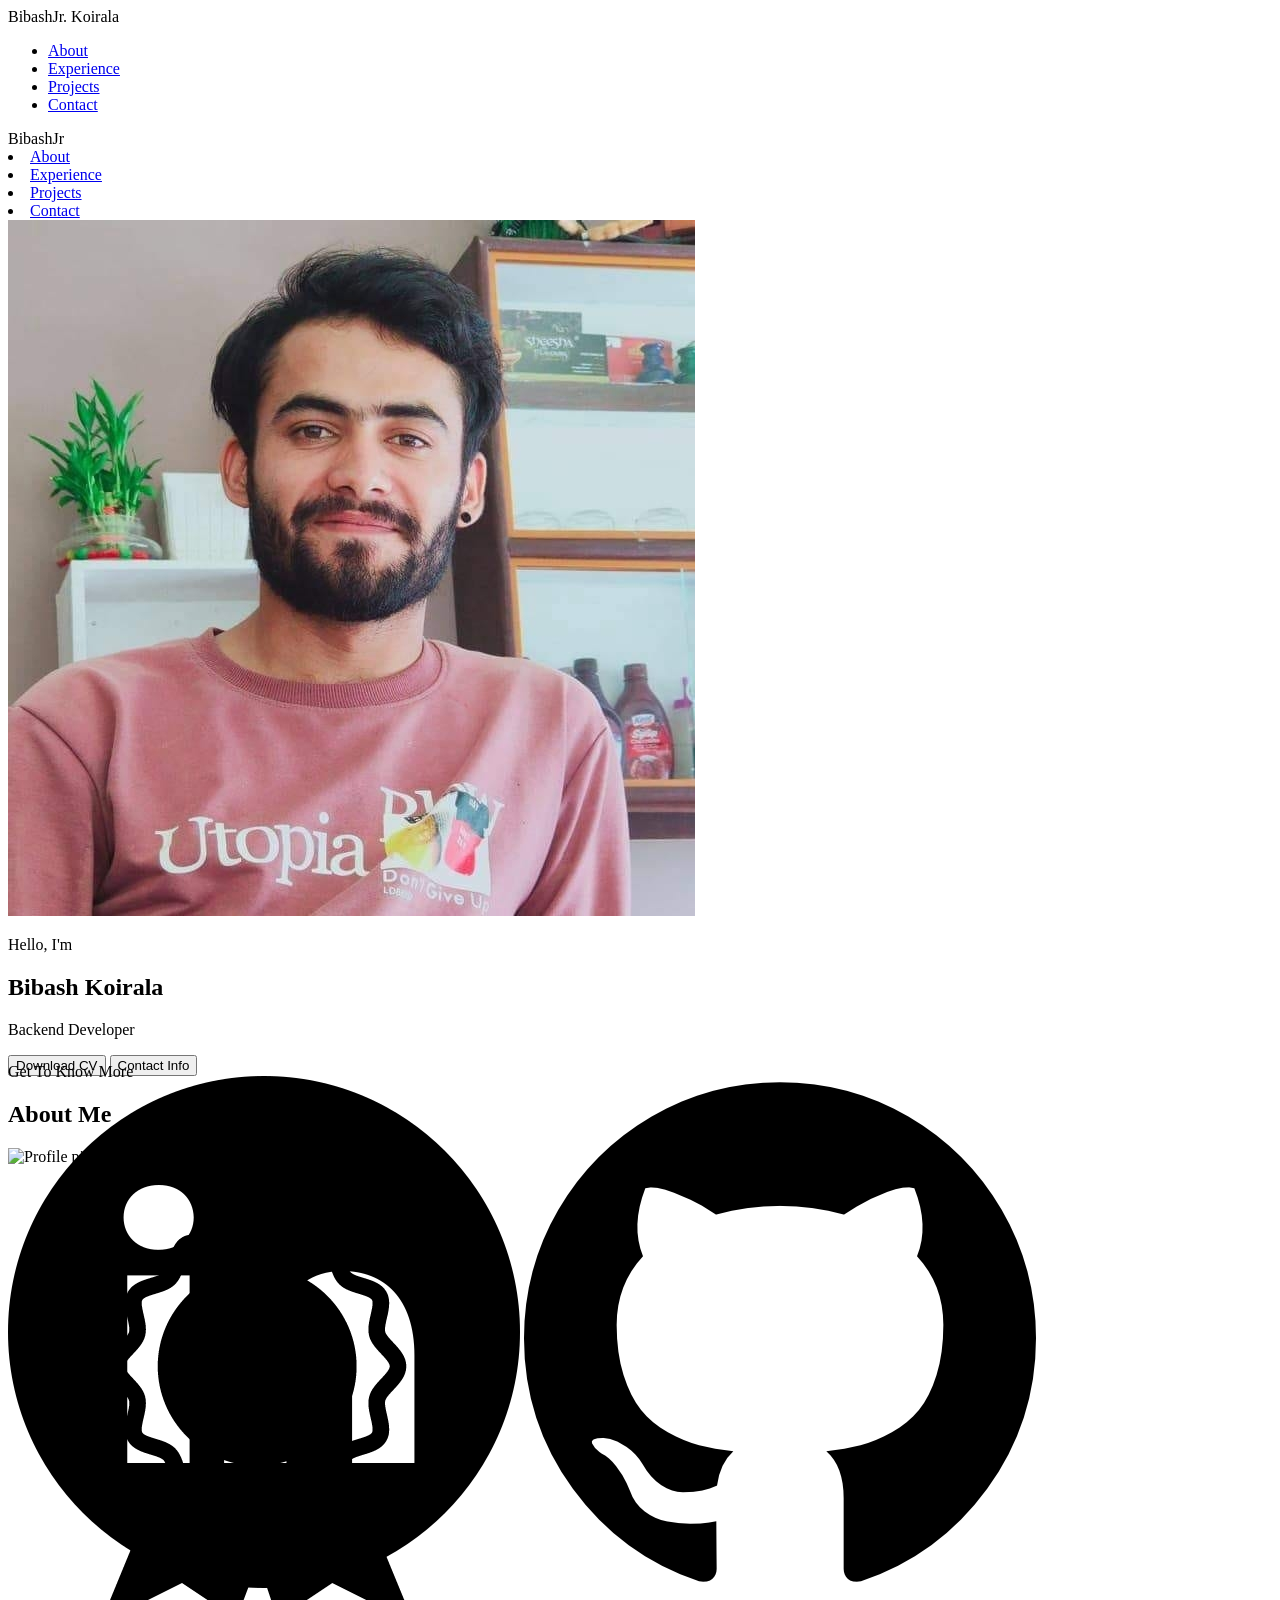
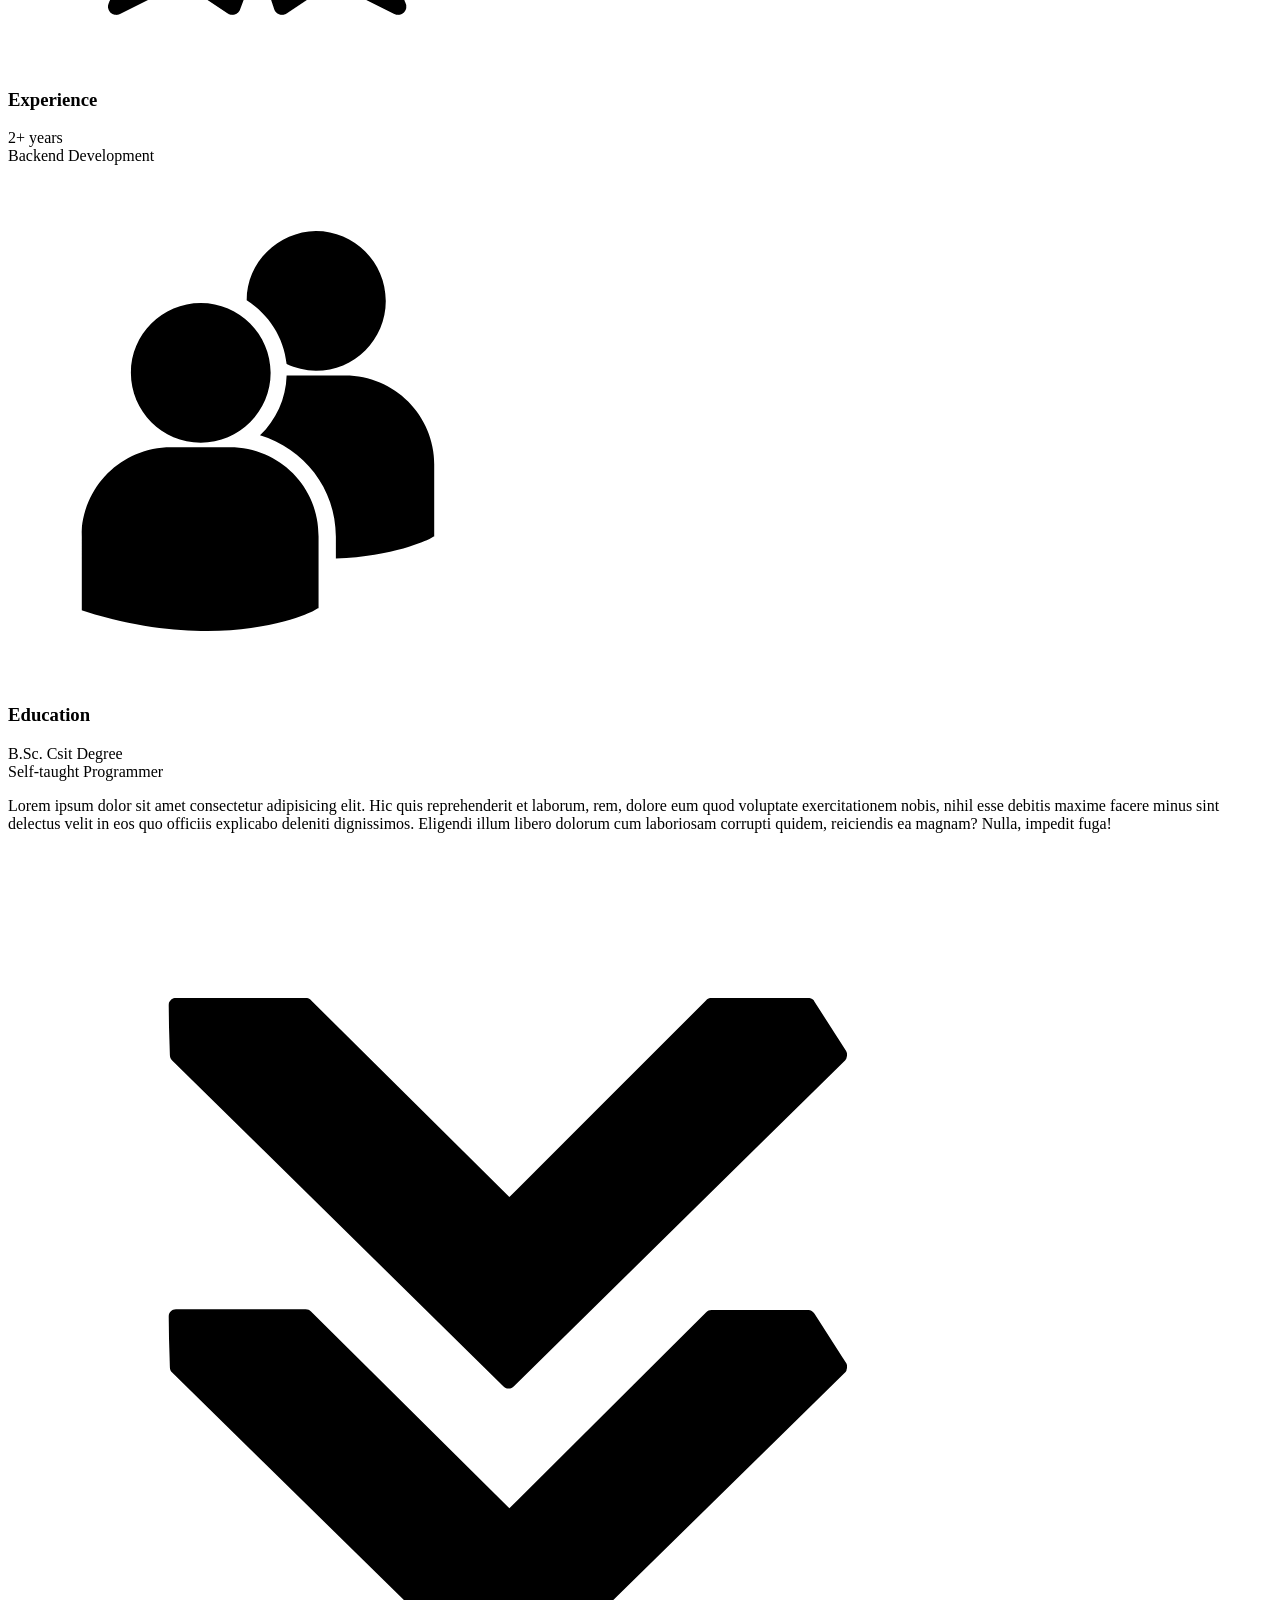
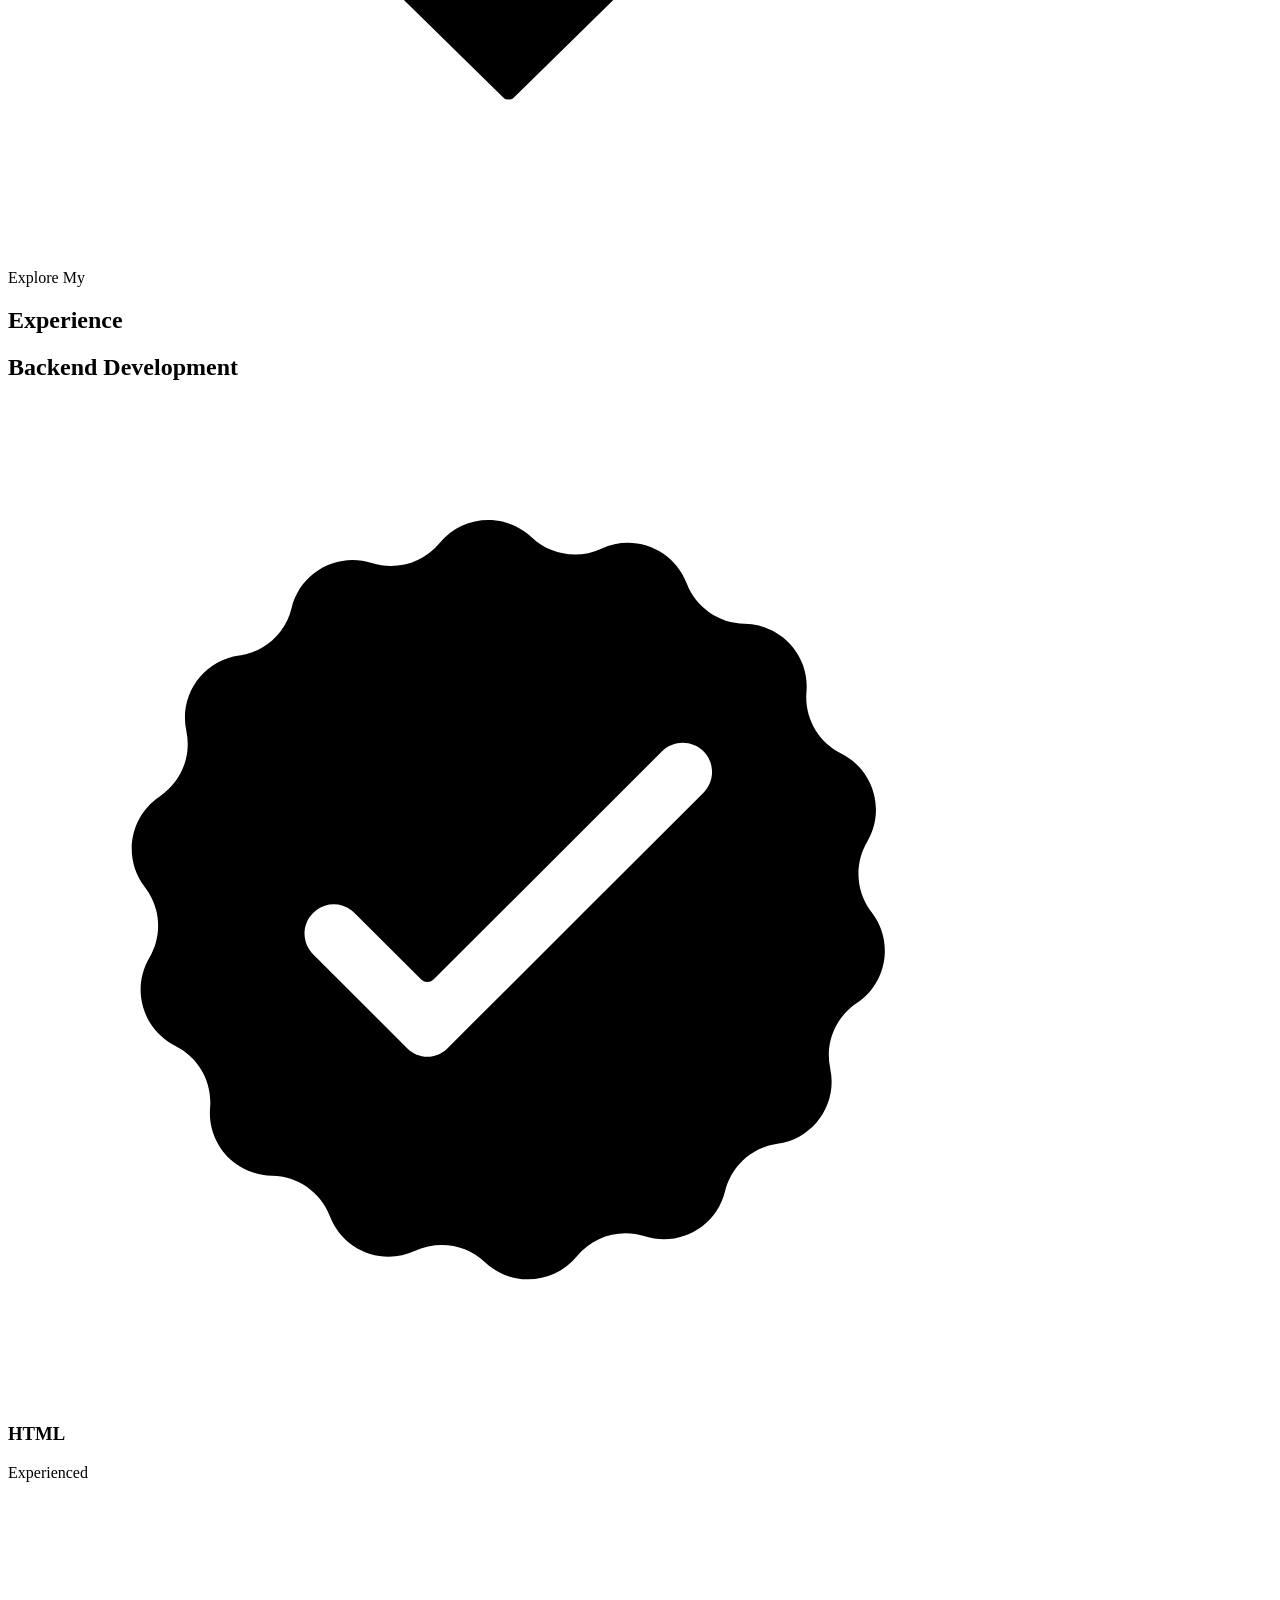
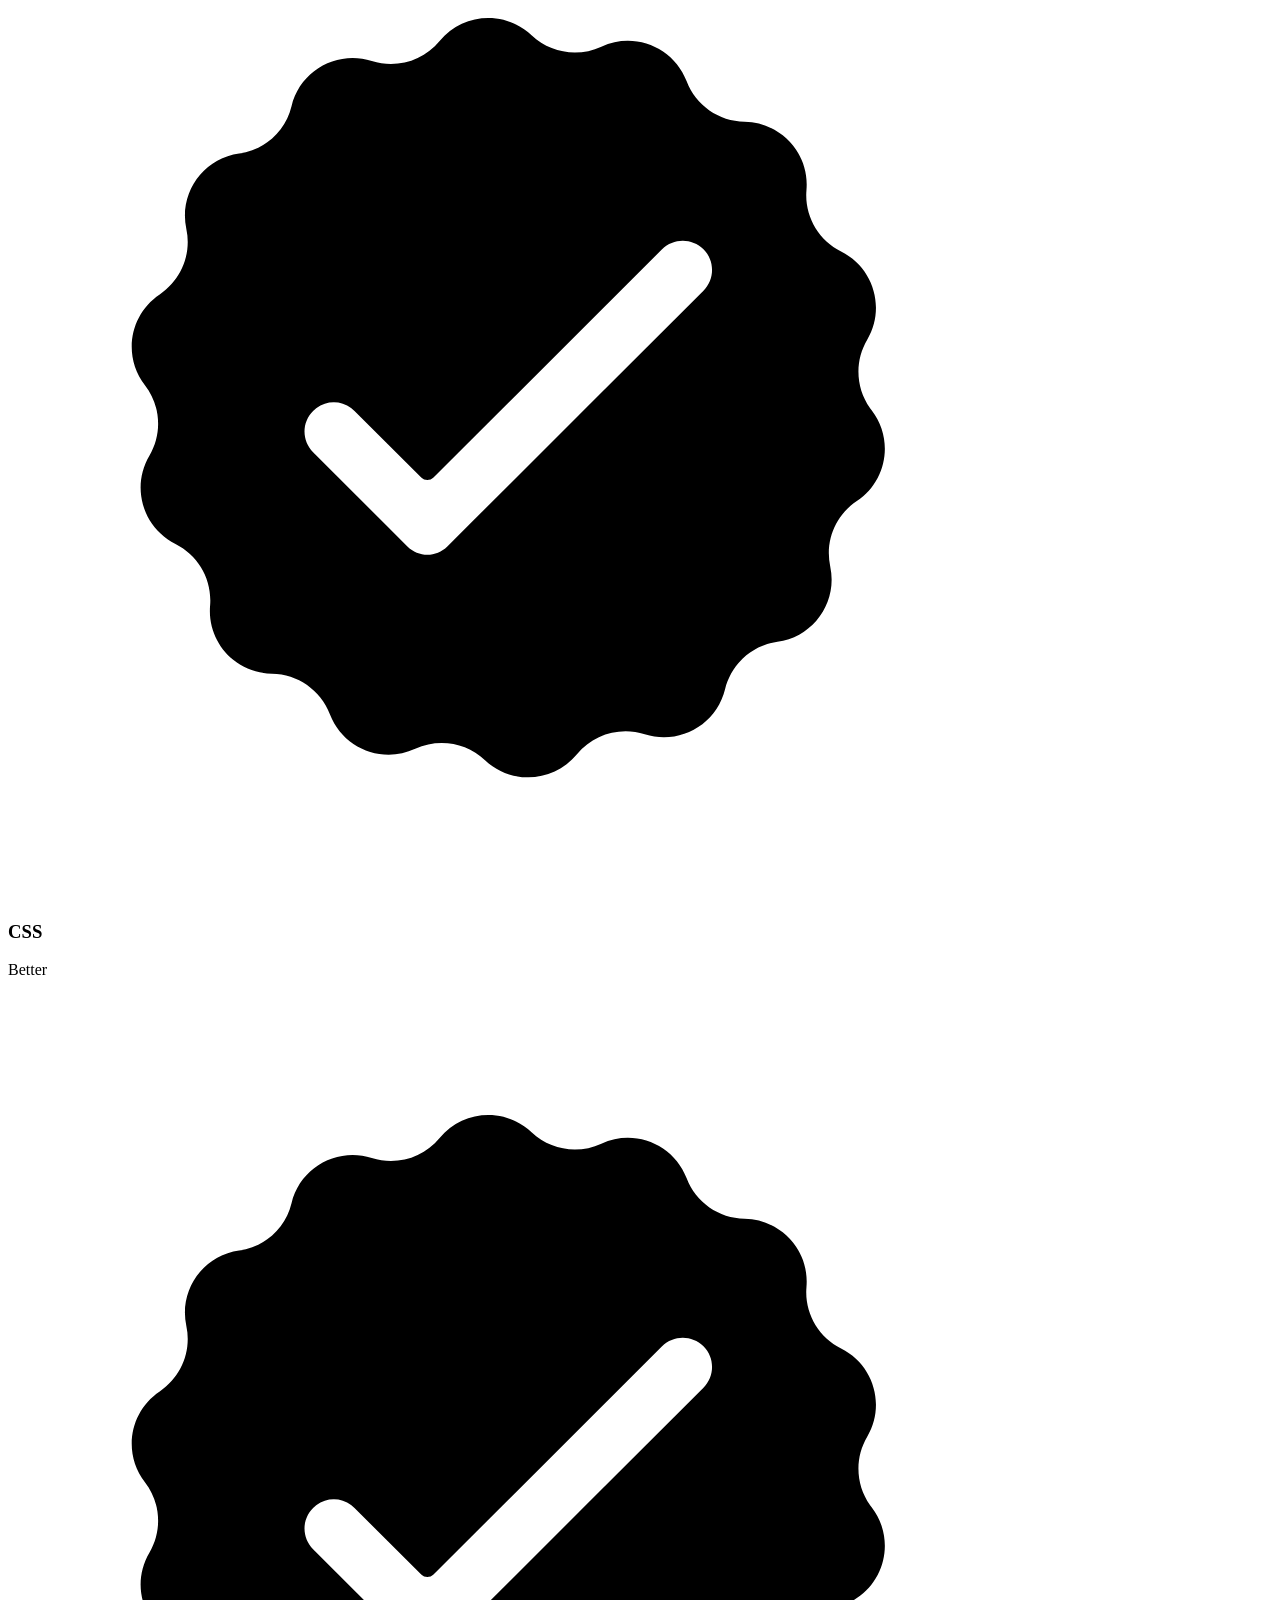
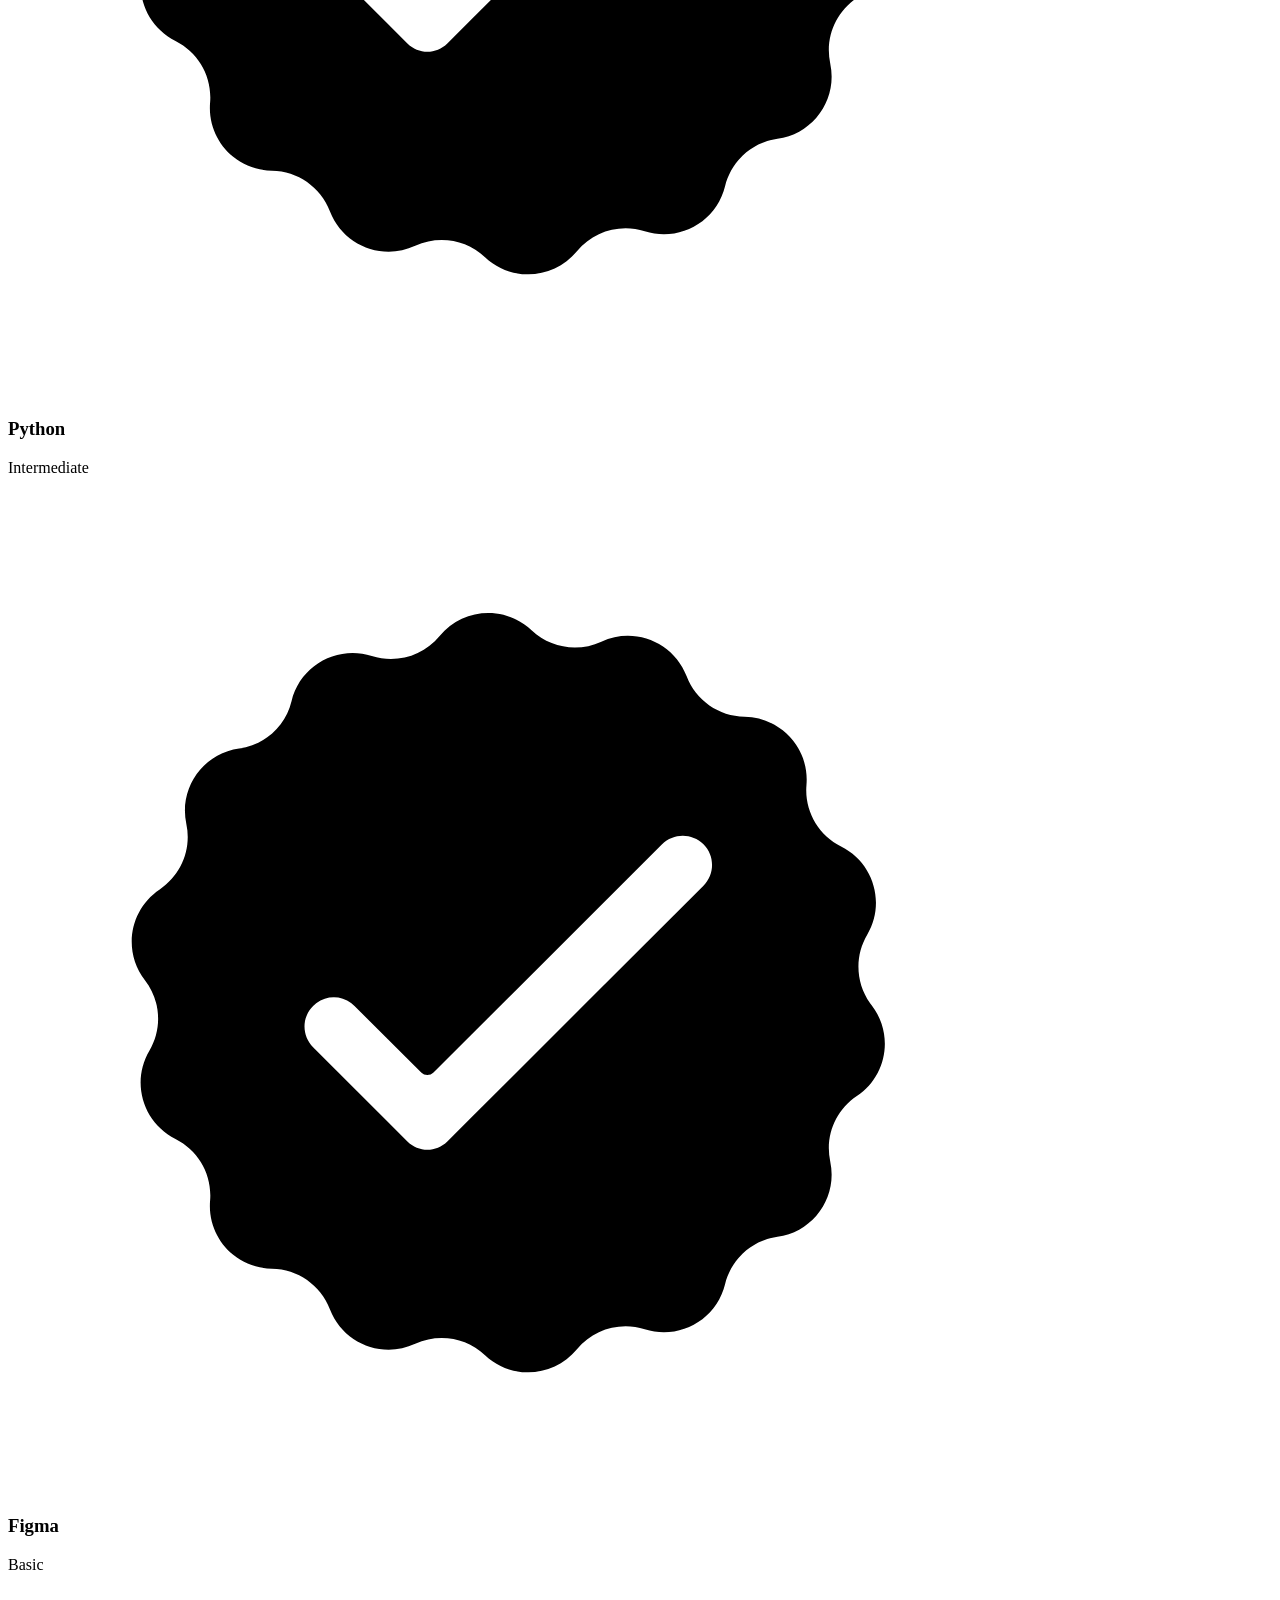
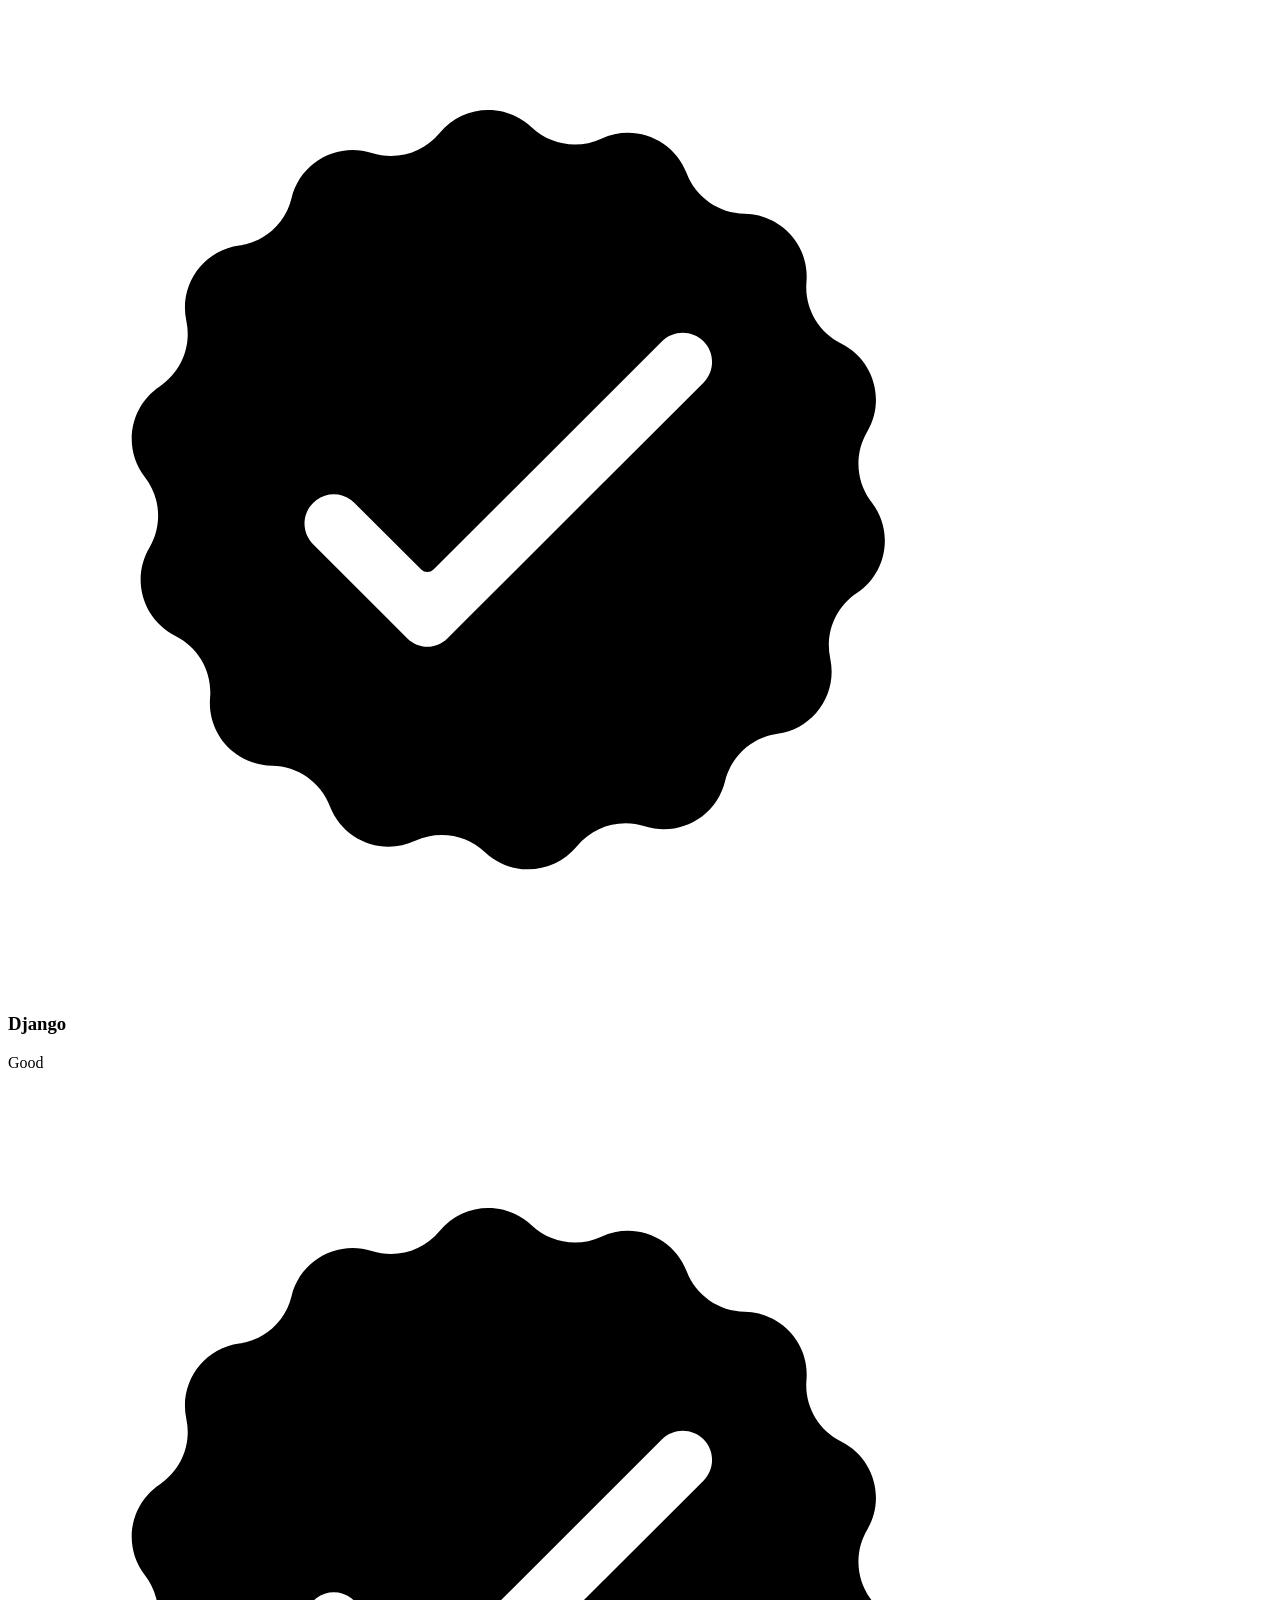
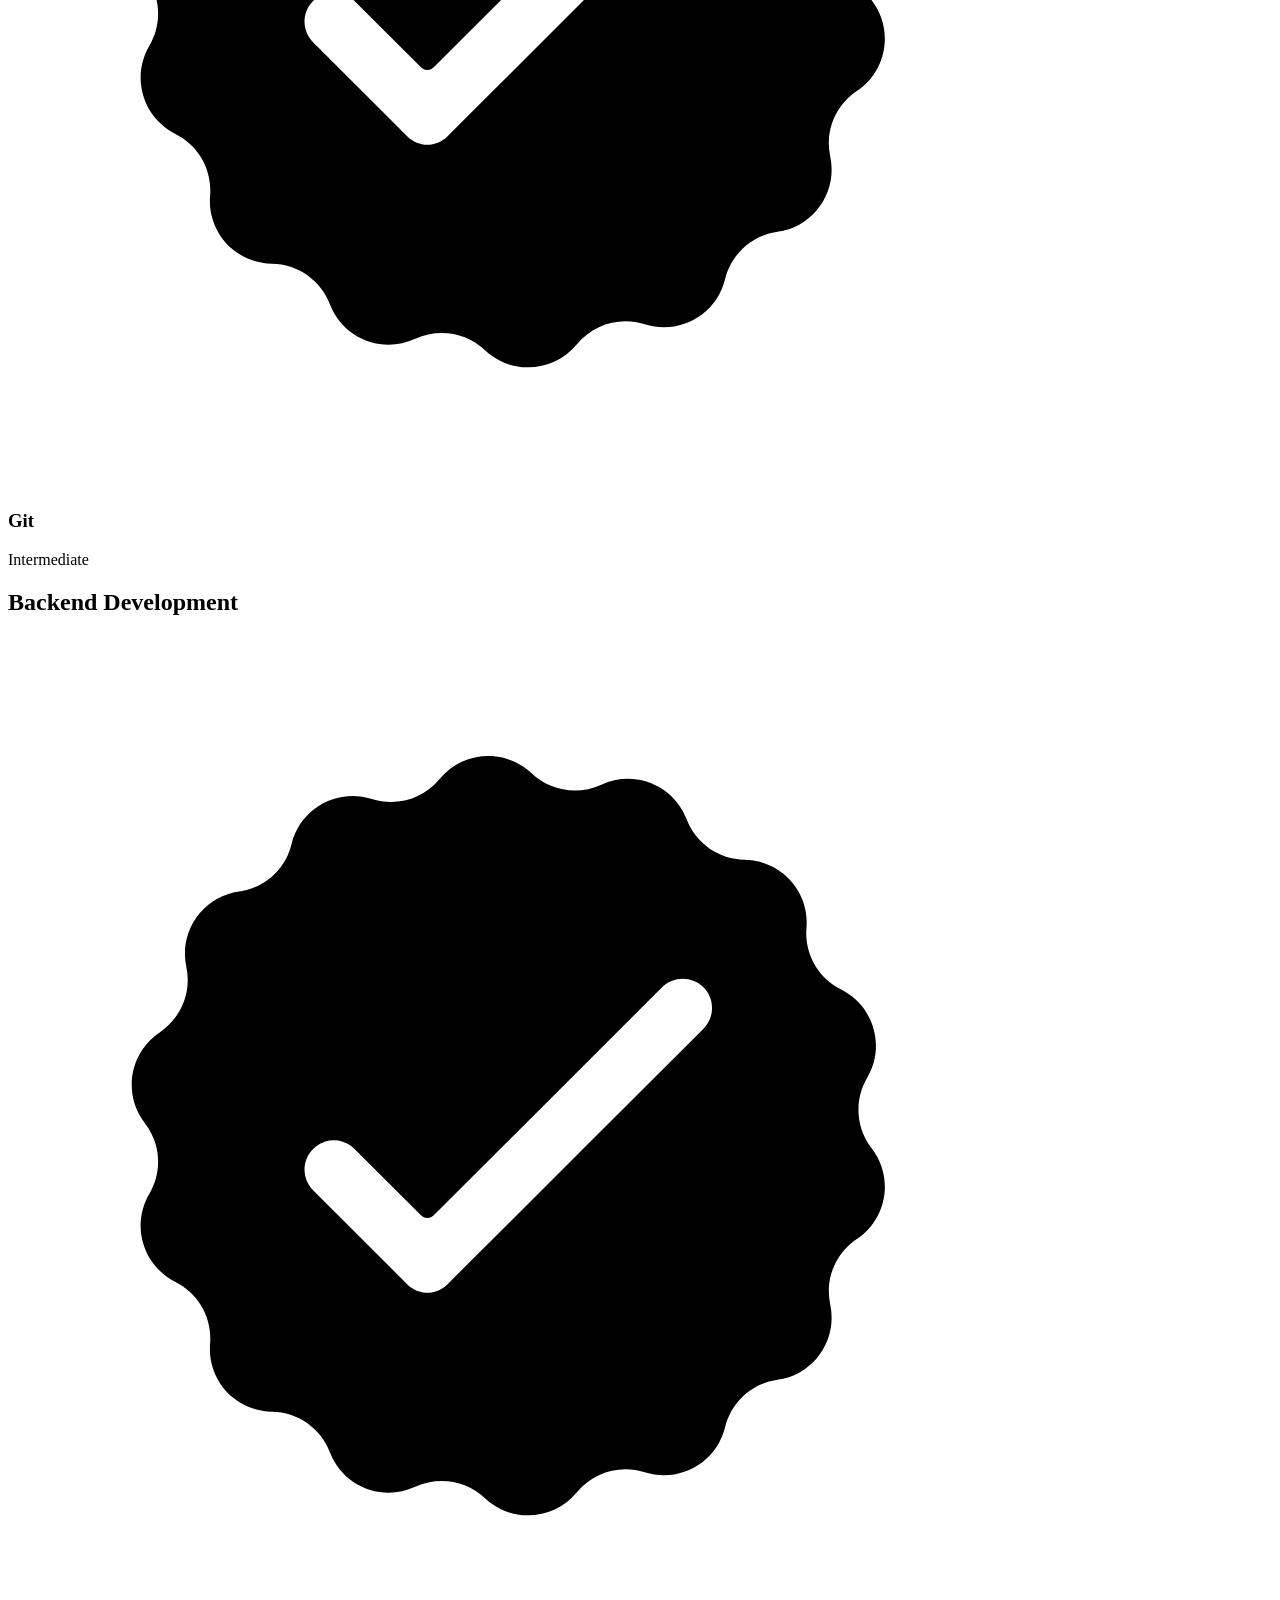
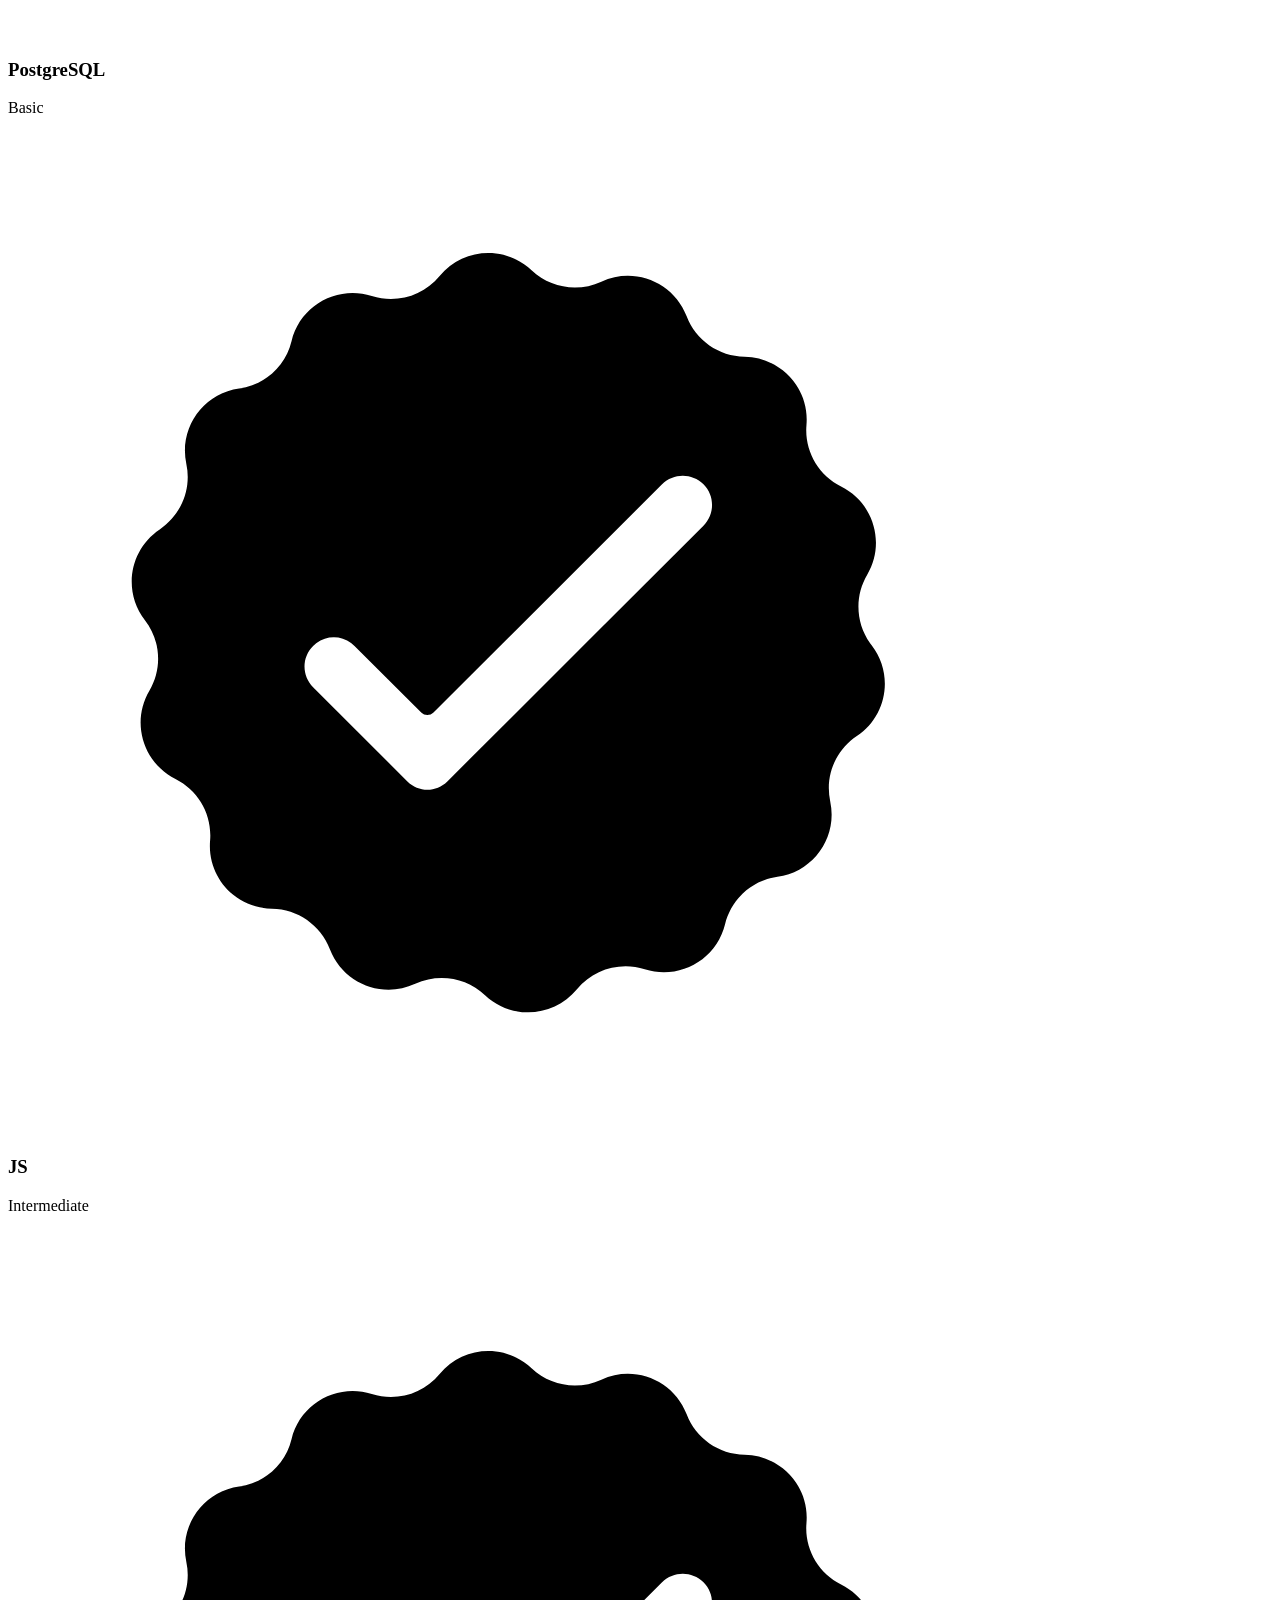
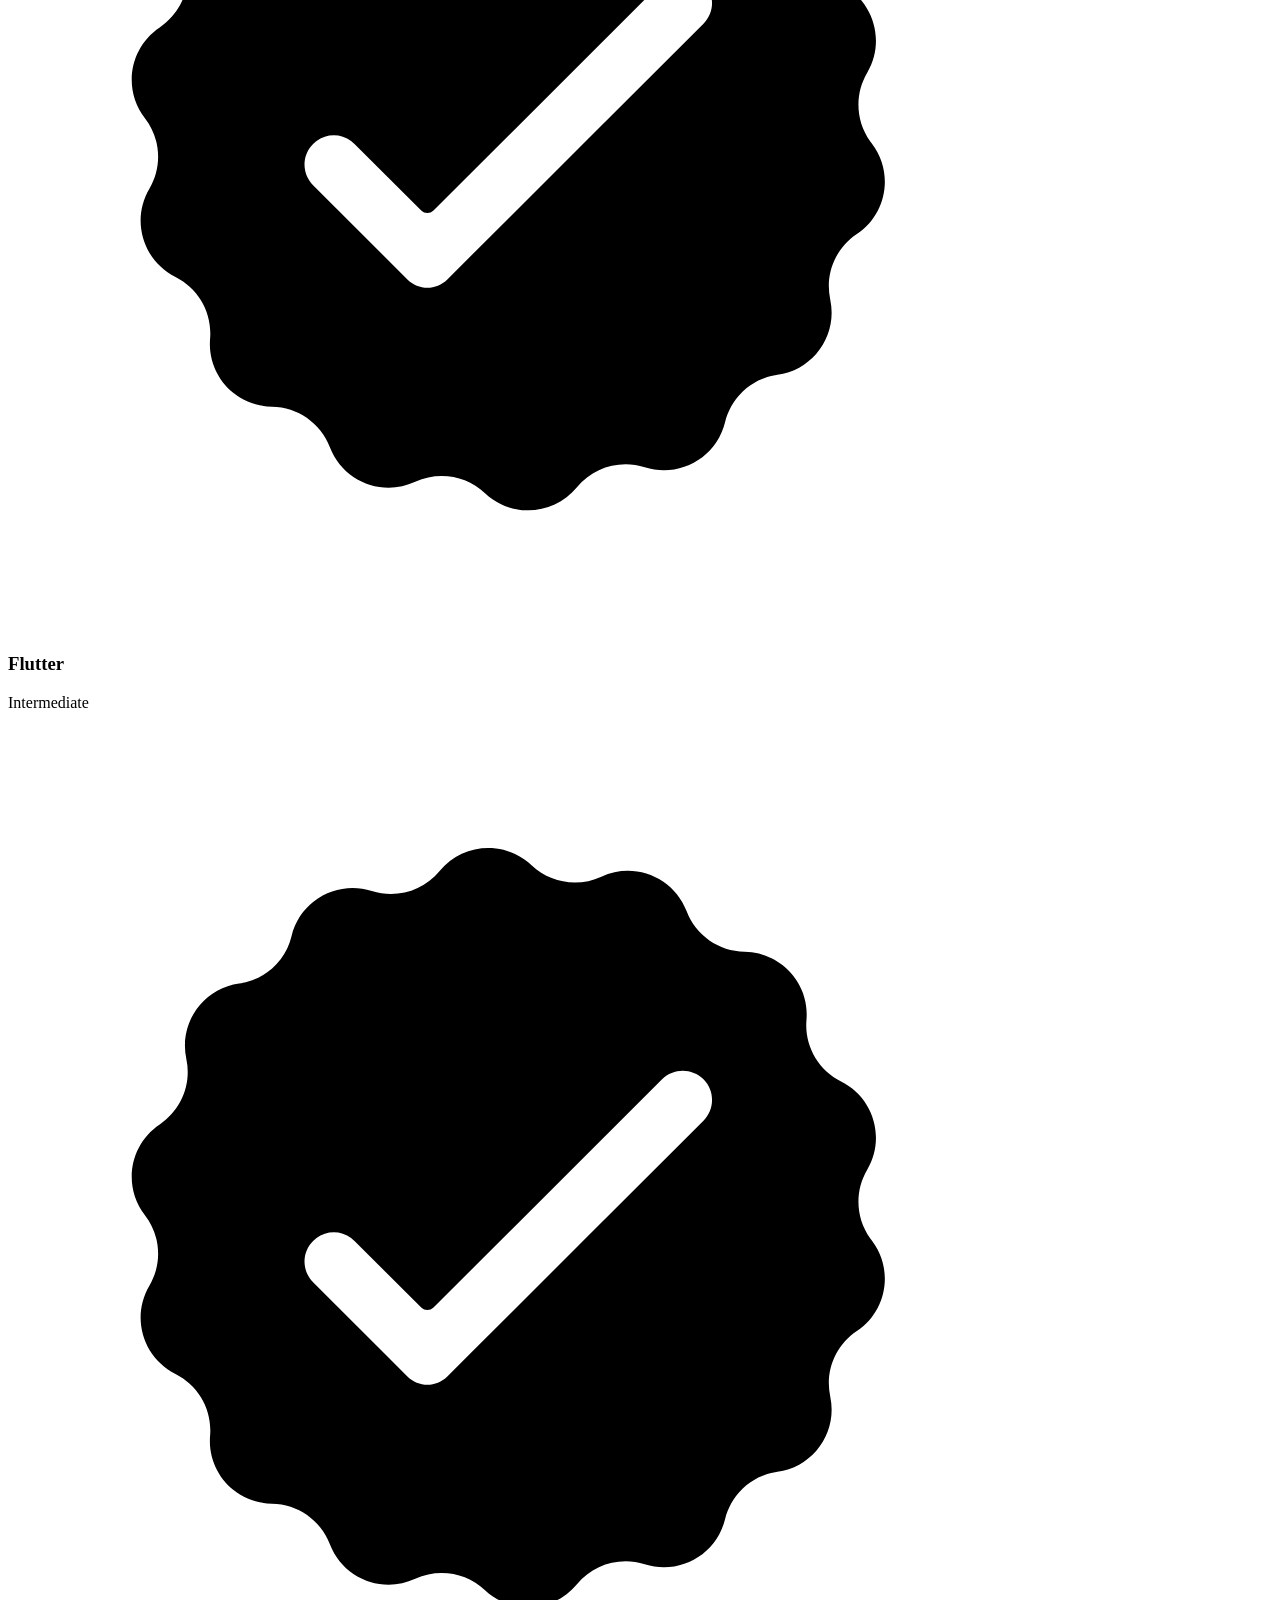
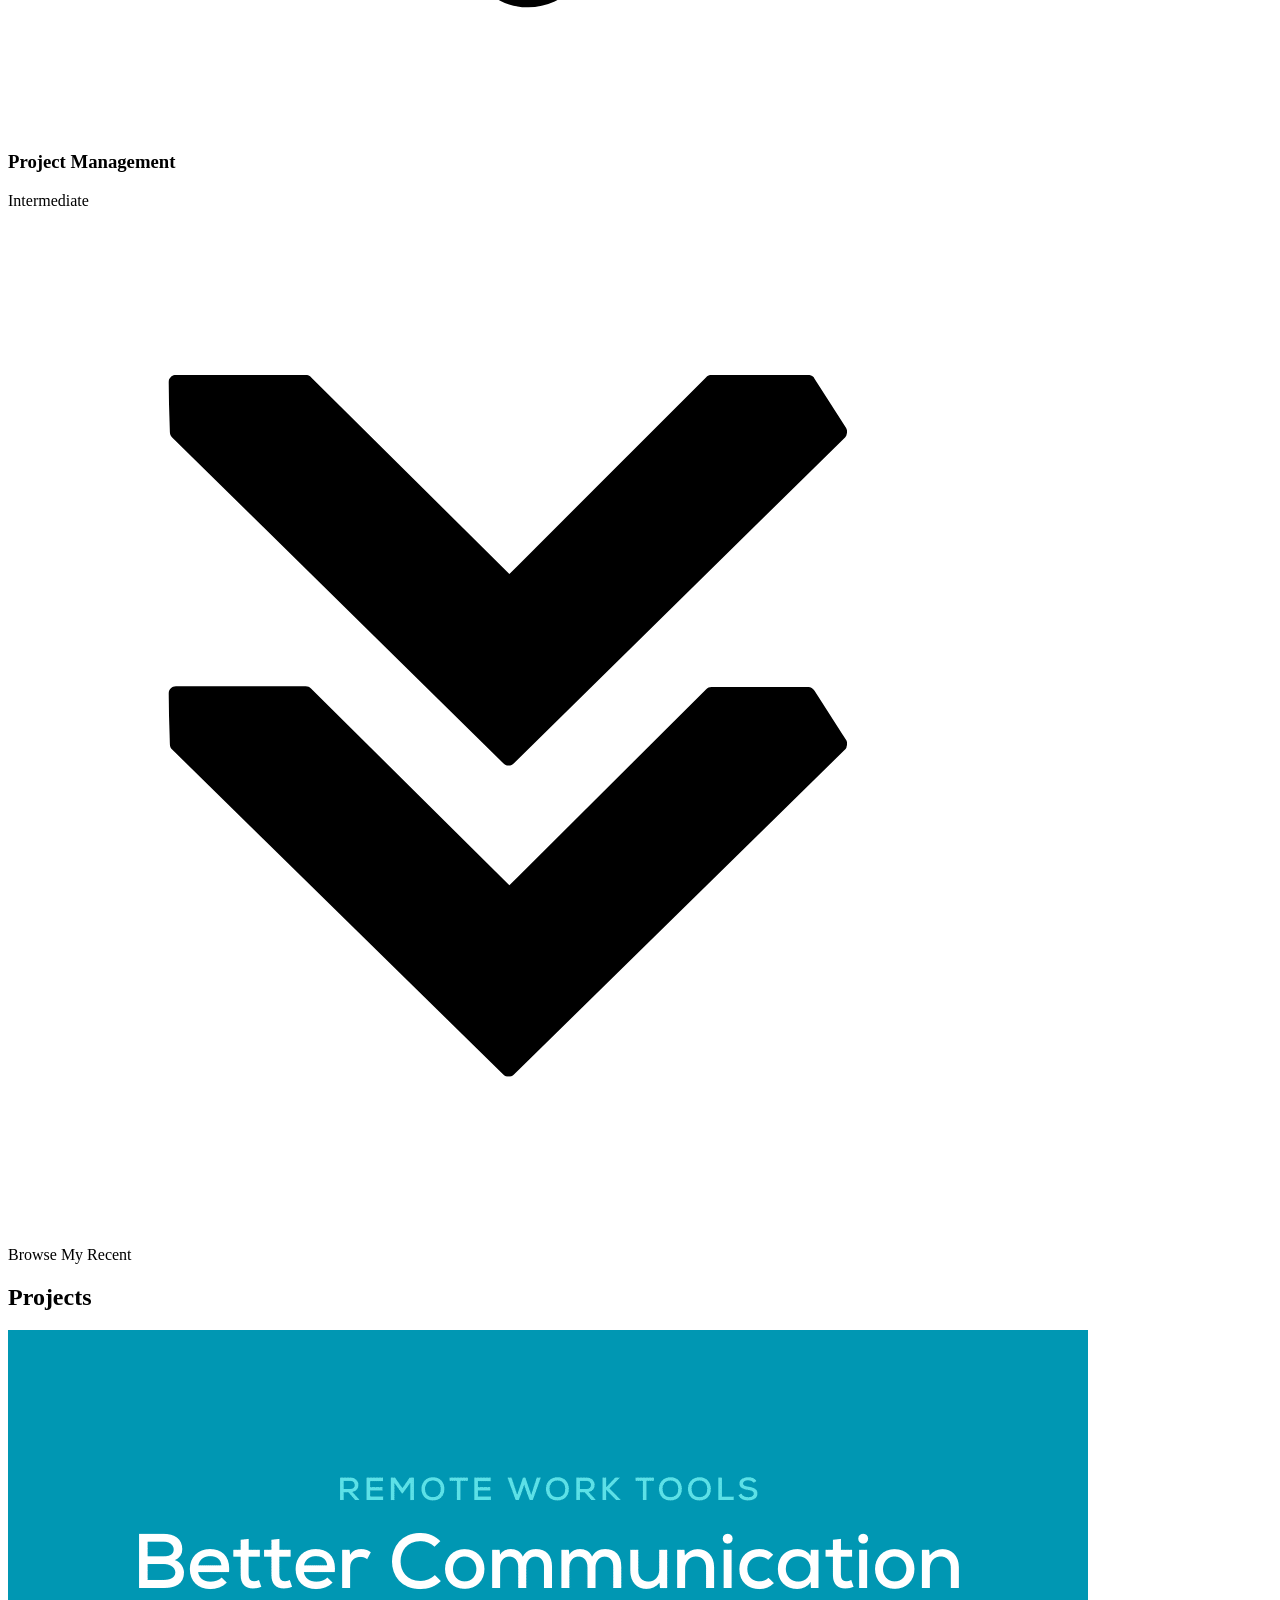
==== index.html @ efb2c7d0 "Update index.html" ====
<!DOCTYPE html>
<html lang="en">
  <head>
    <meta charset="UTF-8" />
    <meta http-equiv="X-UA-Compatible" content="IE=edge" />
    <meta name="viewport" content="width=device-width, initial-scale=1.0" />
    <title>My Portfolio</title>
    <link rel="stylesheet" href="style.css" />
    <link rel="stylesheet" href="mediaqueries.css" />
  </head>
  <body>
    <nav id="desktop-nav">
      <div class="logo">BibashJr. Koirala</div>
      <div>
        <ul class="nav-links">
          <li><a href="#about">About</a></li>
          <li><a href="#experience">Experience</a></li>
          <li><a href="#projects">Projects</a></li>
          <li><a href="#contact">Contact</a></li>
        </ul>
      </div>
    </nav>
    <nav id="hamburger-nav">
      <div class="logo">BibashJr</div>
      <div class="hamburger-menu">
        <div class="hamburger-icon" onclick="toggleMenu()">
          <span></span>
          <span></span>
          <span></span>
        </div>
        <div class="menu-links">
          <li><a href="#about" onclick="toggleMenu()">About</a></li>
          <li><a href="#experience" onclick="toggleMenu()">Experience</a></li>
          <li><a href="#projects" onclick="toggleMenu()">Projects</a></li>
          <li><a href="#contact" onclick="toggleMenu()">Contact</a></li>
        </div>
      </div>
    </nav>
    <section id="profile">
      <div class="section__pic-container">
        <img src="./assets/profile-pic.jpg" alt="BibashJr profile picture" />
      </div>
      <div class="section__text">
        <p class="section__text__p1">Hello, I'm</p>
        <h1 class="title">Bibash Koirala</h1>
        <p class="section__text__p2">Backend Developer</p>
        <div class="btn-container">
          <button
            class="btn btn-color-2"
            onclick="window.open('./assets/resume-example.pdf')"
          >
            Download CV
          </button>
          <button class="btn btn-color-1" onclick="location.href='./#contact'">
            Contact Info
          </button>
        </div>
        <div id="socials-container">
          <img
            src="./assets/linkedin.png"
            alt="My LinkedIn profile"
            class="icon"
            onclick="location.href='https://linkedin.com/'"
          />
          <img
            src="./assets/github.png"
            alt="My Github profile"
            class="icon"
            onclick="location.href='https://github.com/'"
          />
        </div>
      </div>
    </section>
    <section id="about">
      <p class="section__text__p1">Get To Know More</p>
      <h1 class="title">About Me</h1>
      <div class="section-container">
        <div class="section__pic-container">
          <img
            src="./assets/about-pic.jpeg"
            alt="Profile picture"
            class="about-pic"
          />
        </div>
        <div class="about-details-container">
          <div class="about-containers">
            <div class="details-container">
              <img
                src="./assets/experience.png"
                alt="Experience icon"
                class="icon"
              />
              <h3>Experience</h3>
              <p>2+ years <br />Backend Development</p>
            </div>
            <div class="details-container">
              <img
                src="./assets/education.png"
                alt="Education icon"
                class="icon"
              />
              <h3>Education</h3>
              <p>B.Sc. Csit Degree<br />Self-taught Programmer</p>
            </div>
          </div>
          <div class="text-container">
            <p>
              Lorem ipsum dolor sit amet consectetur adipisicing elit. Hic quis
              reprehenderit et laborum, rem, dolore eum quod voluptate
              exercitationem nobis, nihil esse debitis maxime facere minus sint
              delectus velit in eos quo officiis explicabo deleniti dignissimos.
              Eligendi illum libero dolorum cum laboriosam corrupti quidem,
              reiciendis ea magnam? Nulla, impedit fuga!
            </p>
          </div>
        </div>
      </div>
      <img
        src="./assets/arrow.png"
        alt="Arrow icon"
        class="icon arrow"
        onclick="location.href='./#experience'"
      />
    </section>
    <section id="experience">
      <p class="section__text__p1">Explore My</p>
      <h1 class="title">Experience</h1>
      <div class="experience-details-container">
        <div class="about-containers">
          <div class="details-container">
            <h2 class="experience-sub-title">Backend Development</h2>
            <div class="article-container">
              <article>
                <img
                  src="./assets/checkmark.png"
                  alt="Experience icon"
                  class="icon"
                />
                <div>
                  <h3>HTML</h3>
                  <p>Experienced</p>
                </div>
              </article>
              <article>
                <img
                  src="./assets/checkmark.png"
                  alt="Experience icon"
                  class="icon"
                />
                <div>
                  <h3>CSS</h3>
                  <p>Better</p>
                </div>
              </article>
              <article>
                <img
                  src="./assets/checkmark.png"
                  alt="Experience icon"
                  class="icon"
                />
                <div>
                  <h3>Python</h3>
                  <p>Intermediate</p>
                </div>
              </article>
              <article>
                <img
                  src="./assets/checkmark.png"
                  alt="Experience icon"
                  class="icon"
                />
                <div>
                  <h3>Figma</h3>
                  <p>Basic</p>
                </div>
              </article>
              <article>
                <img
                  src="./assets/checkmark.png"
                  alt="Experience icon"
                  class="icon"
                />
                <div>
                  <h3>Django</h3>
                  <p>Good</p>
                </div>
              </article>
              <article>
                <img
                  src="./assets/checkmark.png"
                  alt="Experience icon"
                  class="icon"
                />
                <div>
                  <h3>Git</h3>
                  <p>Intermediate</p>
                </div>
              </article>
            </div>
          </div>
          <div class="details-container">
            <h2 class="experience-sub-title">Backend Development</h2>
            <div class="article-container">
              <article>
                <img
                  src="./assets/checkmark.png"
                  alt="Experience icon"
                  class="icon"
                />
                <div>
                  <h3>PostgreSQL</h3>
                  <p>Basic</p>
                </div>
              </article>
              <article>
                <img
                  src="./assets/checkmark.png"
                  alt="Experience icon"
                  class="icon"
                />
                <div>
                  <h3>JS</h3>
                  <p>Intermediate</p>
                </div>
              </article>
              <article>
                <img
                  src="./assets/checkmark.png"
                  alt="Experience icon"
                  class="icon"
                />
                <div>
                  <h3>Flutter</h3>
                  <p>Intermediate</p>
                </div>
              </article>
              <article>
                <img
                  src="./assets/checkmark.png"
                  alt="Experience icon"
                  class="icon"
                />
                <div>
                  <h3>Project Management</h3>
                  <p>Intermediate</p>
                </div>
              </article>
            </div>
          </div>
        </div>
      </div>
      <img
        src="./assets/arrow.png"
        alt="Arrow icon"
        class="icon arrow"
        onclick="location.href='./#projects'"
      />
    </section>
    <section id="projects">
      <p class="section__text__p1">Browse My Recent</p>
      <h1 class="title">Projects</h1>
      <div class="experience-details-container">
        <div class="about-containers">
          <div class="details-container color-container">
            <div class="article-container">
              <img
                src="./assets/project-1.png"
                alt="Project 1"
                class="project-img"
              />
            </div>
            <h2 class="experience-sub-title project-title">Project One</h2>
            <div class="btn-container">
              <button
                class="btn btn-color-2 project-btn"
                onclick="location.href='https://github.com/'"
              >
                Github
              </button>
              <button
                class="btn btn-color-2 project-btn"
                onclick="location.href='https://github.com/'"
              >
                Live Demo
              </button>
            </div>
          </div>
          <div class="details-container color-container">
            <div class="article-container">
              <img
                src="./assets/project-2.png"
                alt="Project 2"
                class="project-img"
              />
            </div>
            <h2 class="experience-sub-title project-title">Project Two</h2>
            <div class="btn-container">
              <button
                class="btn btn-color-2 project-btn"
                onclick="location.href='https://github.com/'"
              >
                Github
              </button>
              <button
                class="btn btn-color-2 project-btn"
                onclick="location.href='https://github.com/'"
              >
                Live Demo
              </button>
            </div>
          </div>
          <div class="details-container color-container">
            <div class="article-container">
              <img
                src="./assets/project-3.png"
                alt="Project 3"
                class="project-img"
              />
            </div>
            <h2 class="experience-sub-title project-title">Project Three</h2>
            <div class="btn-container">
              <button
                class="btn btn-color-2 project-btn"
                onclick="location.href='https://github.com/'"
              >
                Github
              </button>
              <button
                class="btn btn-color-2 project-btn"
                onclick="location.href='https://github.com/'"
              >
                Live Demo
              </button>
            </div>
          </div>
        </div>
      </div>
      <img
        src="./assets/arrow.png"
        alt="Arrow icon"
        class="icon arrow"
        onclick="location.href='./#projects'"
      />
    </section>
    <section id="contact">
      <p class="section__text__p1">Get in Touch - 9814963098</p>
      <h1 class="title">Contact Me</h1>
      <div class="contact-info-upper-container">
        <div class="contact-info-container">
          <img
            src="./assets/email.png"
            alt="Email icon"
            class="icon contact-icon email-icon"
          />
          <p><a href="mailto:bibashkoirala78@gmail.com">bibashkoirala78@gmail.com</a></p>
        </div>
        <div class="contact-info-container">
          <img
            src="./assets/linkedin.png"
            alt="LinkedIn icon"
            class="icon contact-icon"
          />
          <p><a href="https://www.linkedin.com">LinkedIn</a></p>
        </div>
      </div>
    </section>
    <footer>
      <nav>
        <div class="nav-links-container">
          <ul class="nav-links">
            <li><a href="#about">About</a></li>
            <li><a href="#experience">Experience</a></li>
            <li><a href="#projects">Projects</a></li>
            <li><a href="#contact">Contact</a></li>
          </ul>
        </div>
      </nav>
      <p>Design Contributer &#169; 2023 John Doe. </p>
    </footer>
    <script src="script.js"></script>
  </body>
</html>
---- mediaqueries.css ----
@media screen and (max-width: 1400px) {
  #profile {
    height: 83vh;
    margin-bottom: 6rem;
  }
  .about-containers {
    flex-wrap: wrap;
  }
}

@media screen and (max-width: 1200px) {
  #desktop-nav {
    display: none;
  }
  #hamburger-nav {
    display: flex;
  }
  #experience,
  .experience-details-container {
    margin-top: 2rem;
  }
  #profile,
  .section-container {
    display: block;
  }
  .arrow {
    display: none;
  }
  section,
  .section-container {
    height: fit-content;
  }
  section {
    margin: 0 5%;
  }
  .section__pic-container {
    width: 275px;
    height: 275px;
    margin: 0 auto 2rem;
  }
  .about-containers {
    margin-top: 0;
  }
}

@media screen and (max-width: 600px) {
  #contact,
  footer {
    height: 40vh;
  }
  #profile {
    height: 83vh;
    margin-bottom: 0;
  }
  article {
    font-size: 1rem;
  }
  footer nav {
    height: fit-content;
    margin-bottom: 2rem;
  }
  .about-containers,
  .contact-info-upper-container,
  .btn-container {
    flex-wrap: wrap;
  }
  .contact-info-container {
    margin: 0;
  }
  .contact-info-container p,
  .nav-links li a {
    font-size: 1rem;
  }
  .experience-sub-title {
    font-size: 1.25rem;
  }
  .logo {
    font-size: 1.5rem;
  }
  .nav-links {
    flex-direction: column;
    gap: 0.5rem;
    text-align: center;
  }
  .section__pic-container {
    width: auto;
    height: 46vw;
    justify-content: center;
  }
  .section__text__p2 {
    font-size: 1.25rem;
  }
  .title {
    font-size: 2rem;
  }
  .text-container {
    text-align: justify;
  }
}
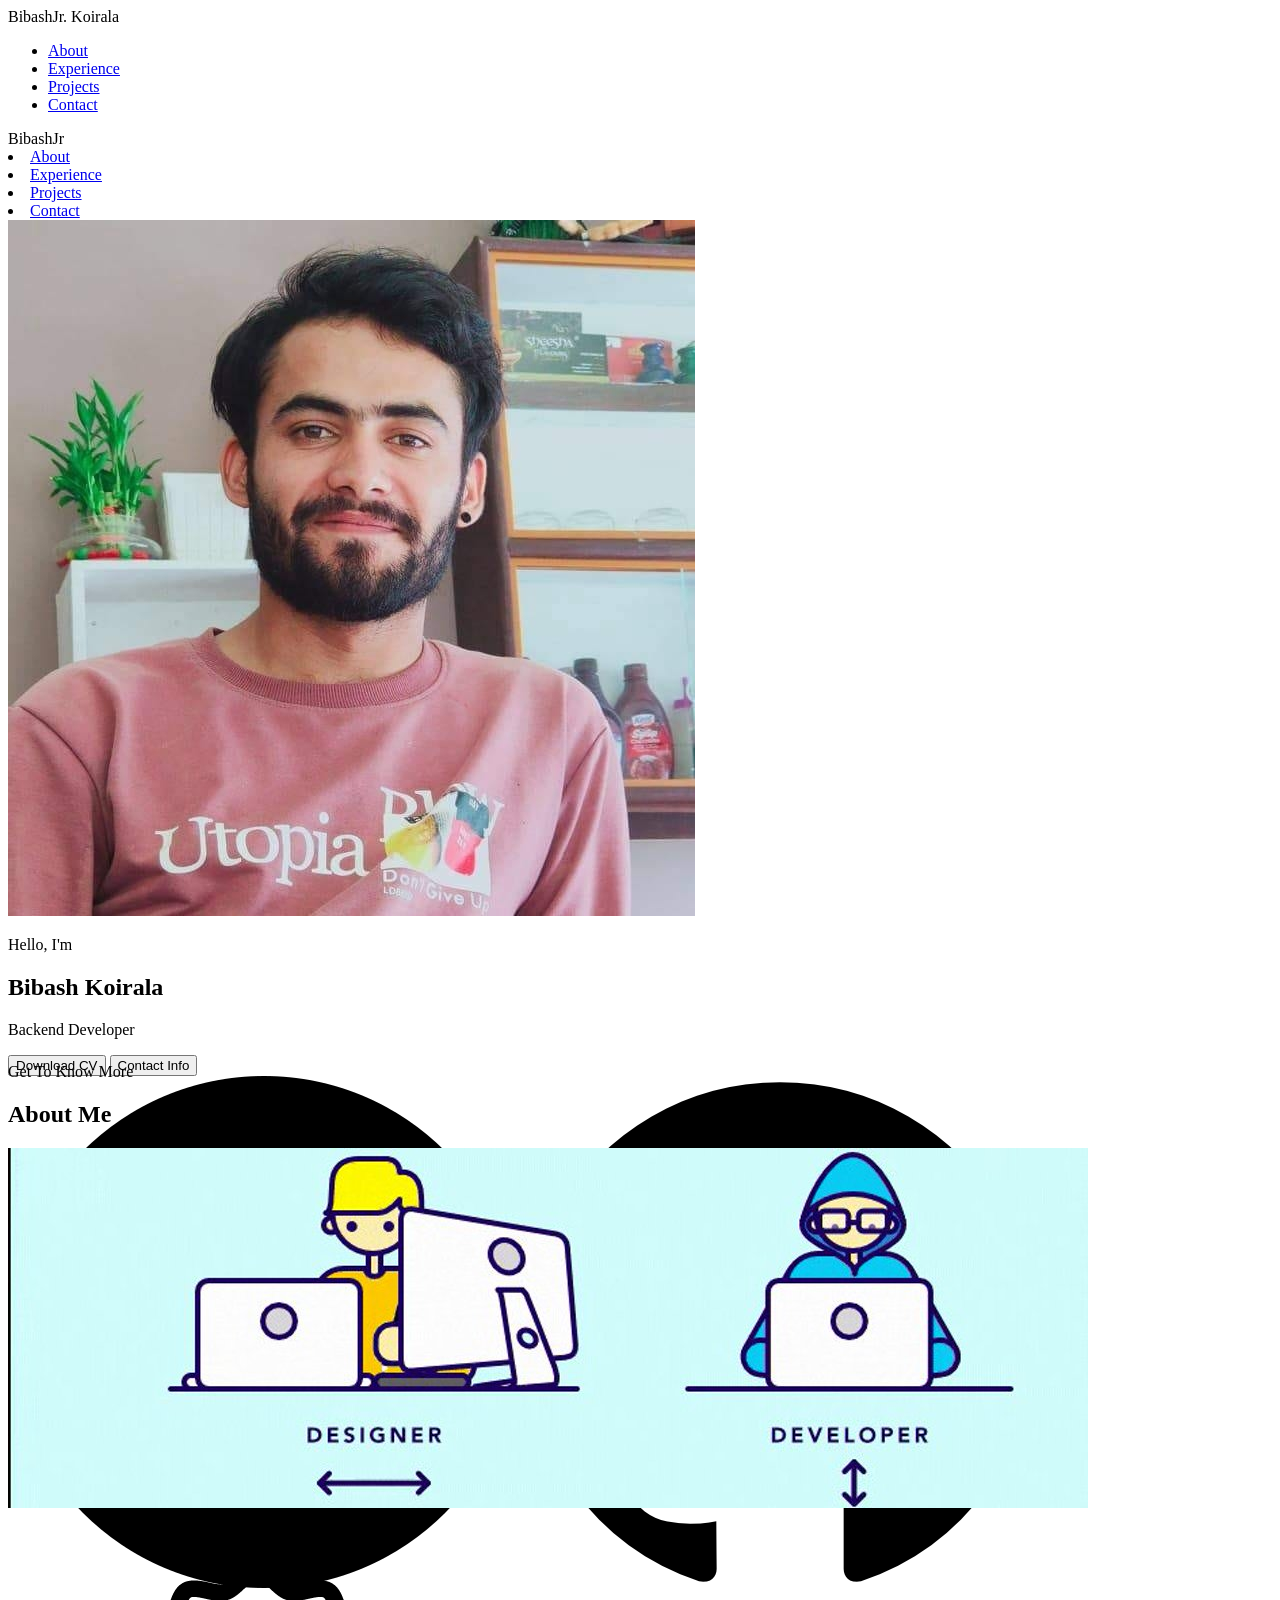
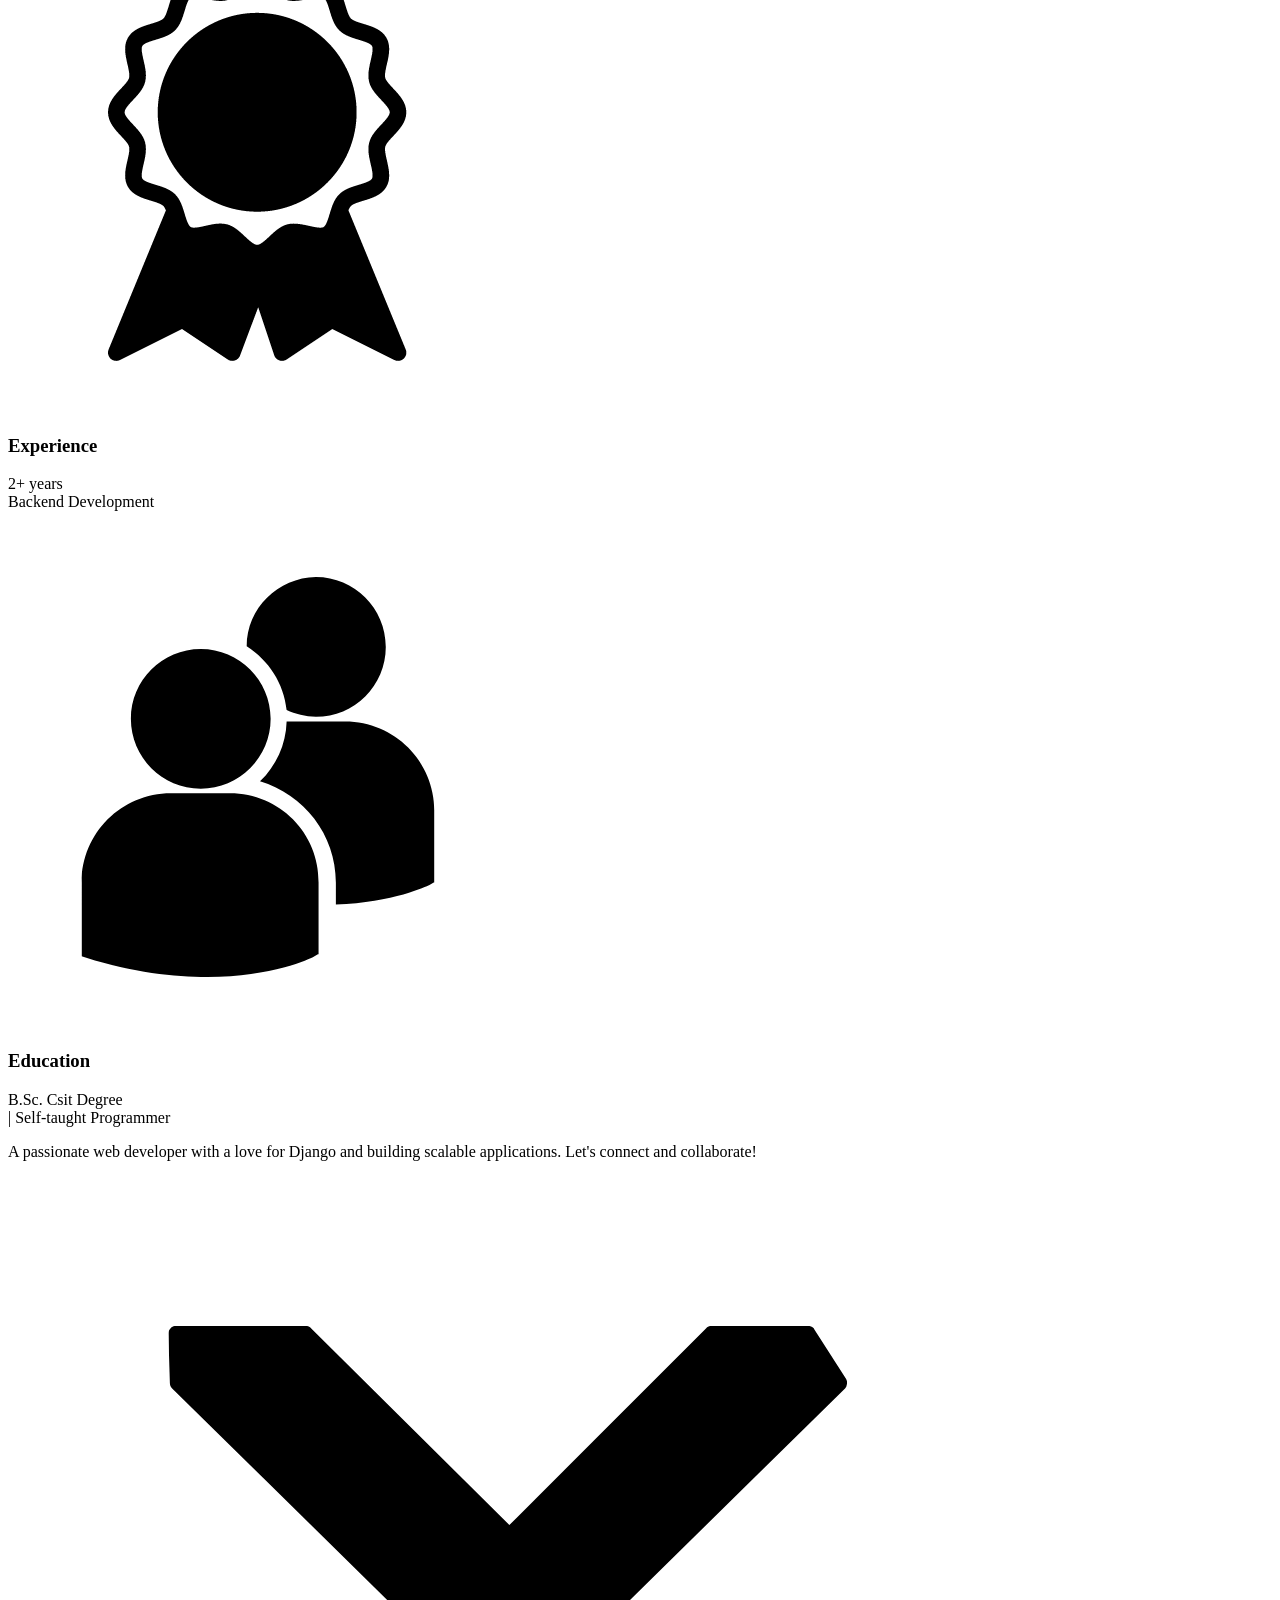
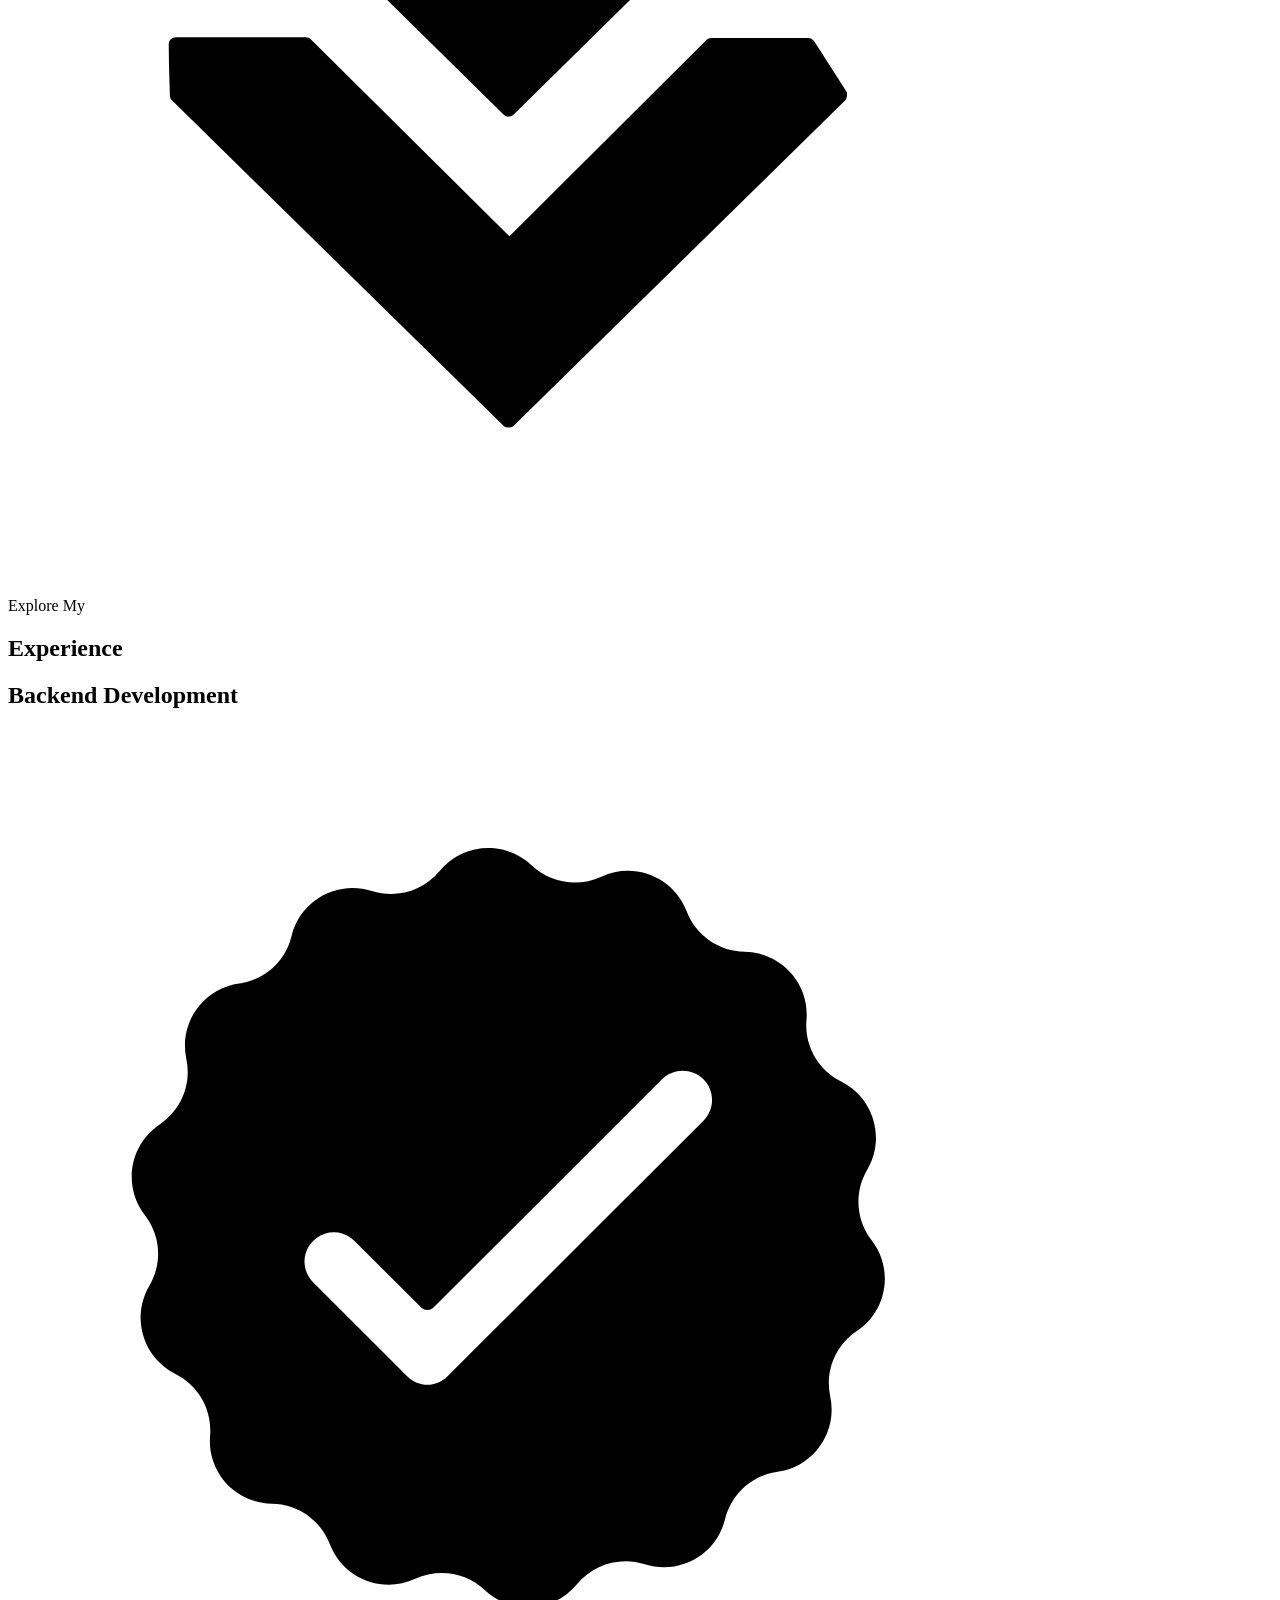
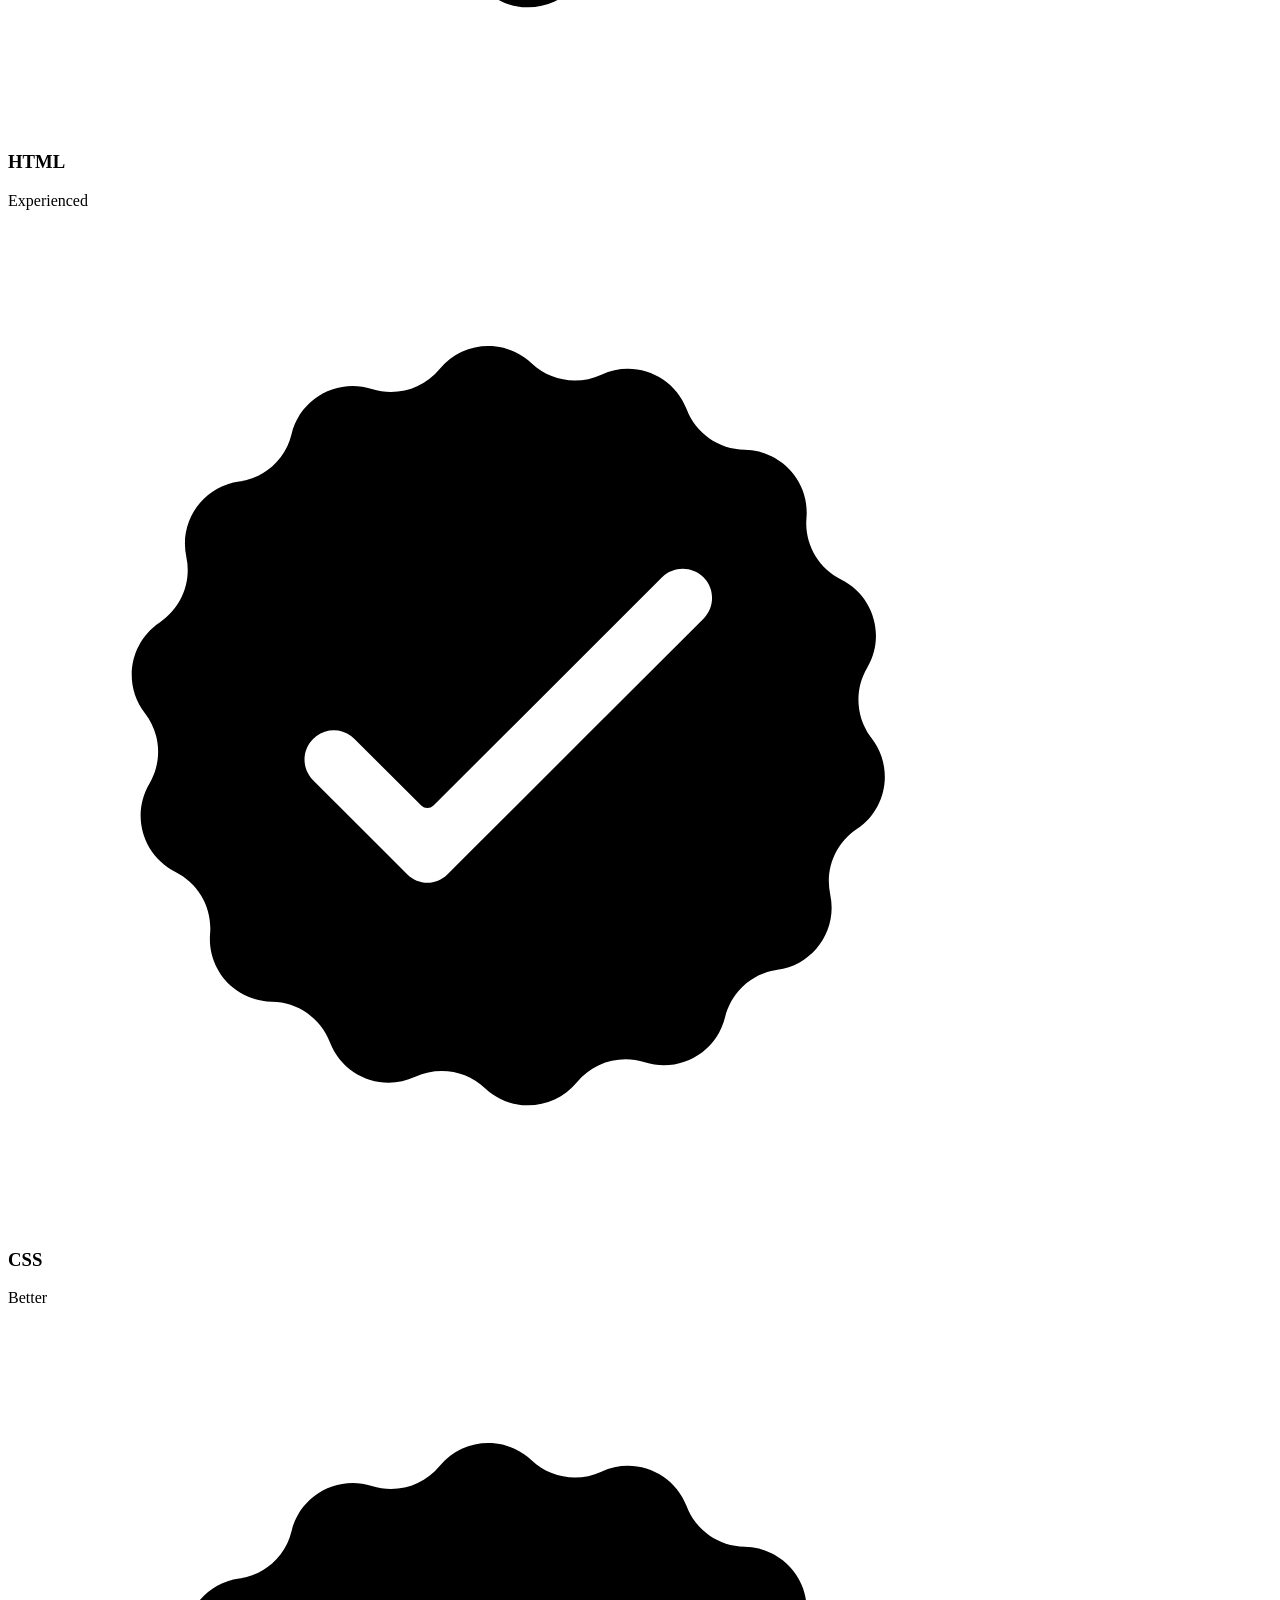
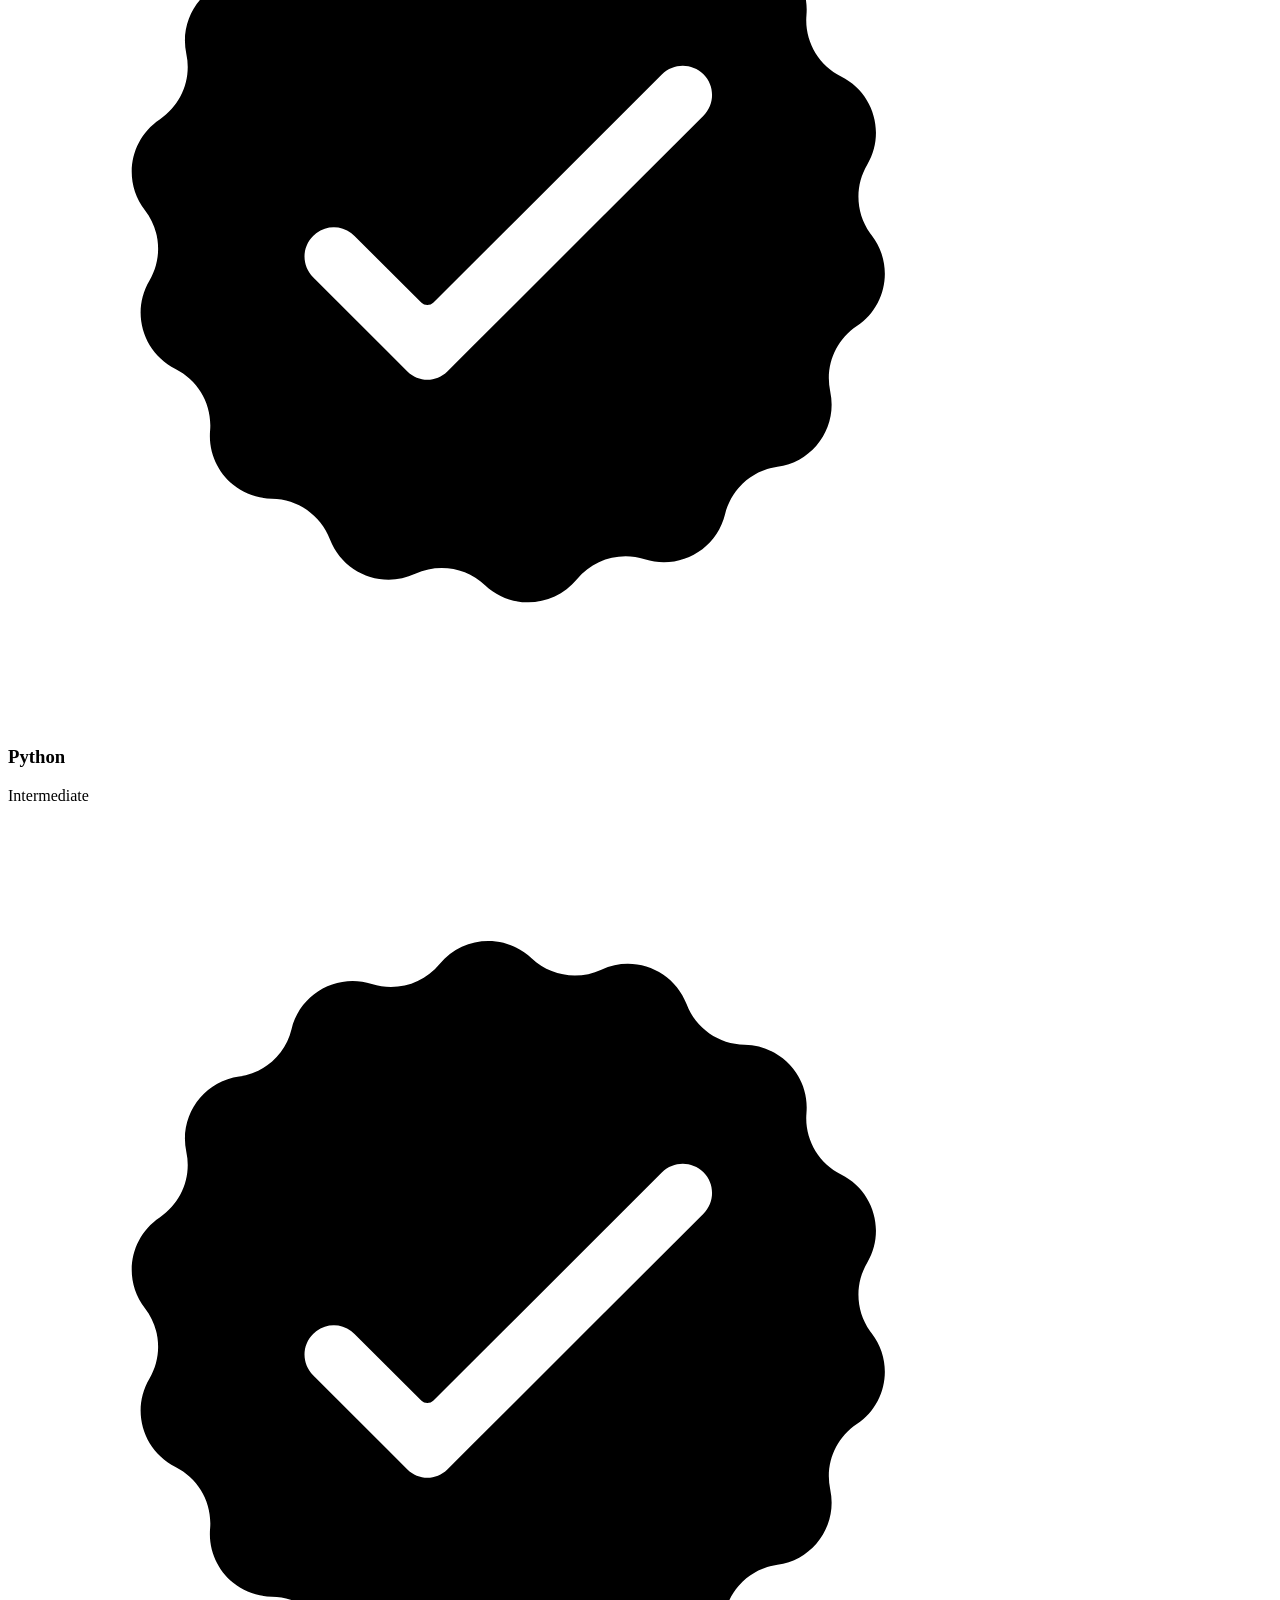
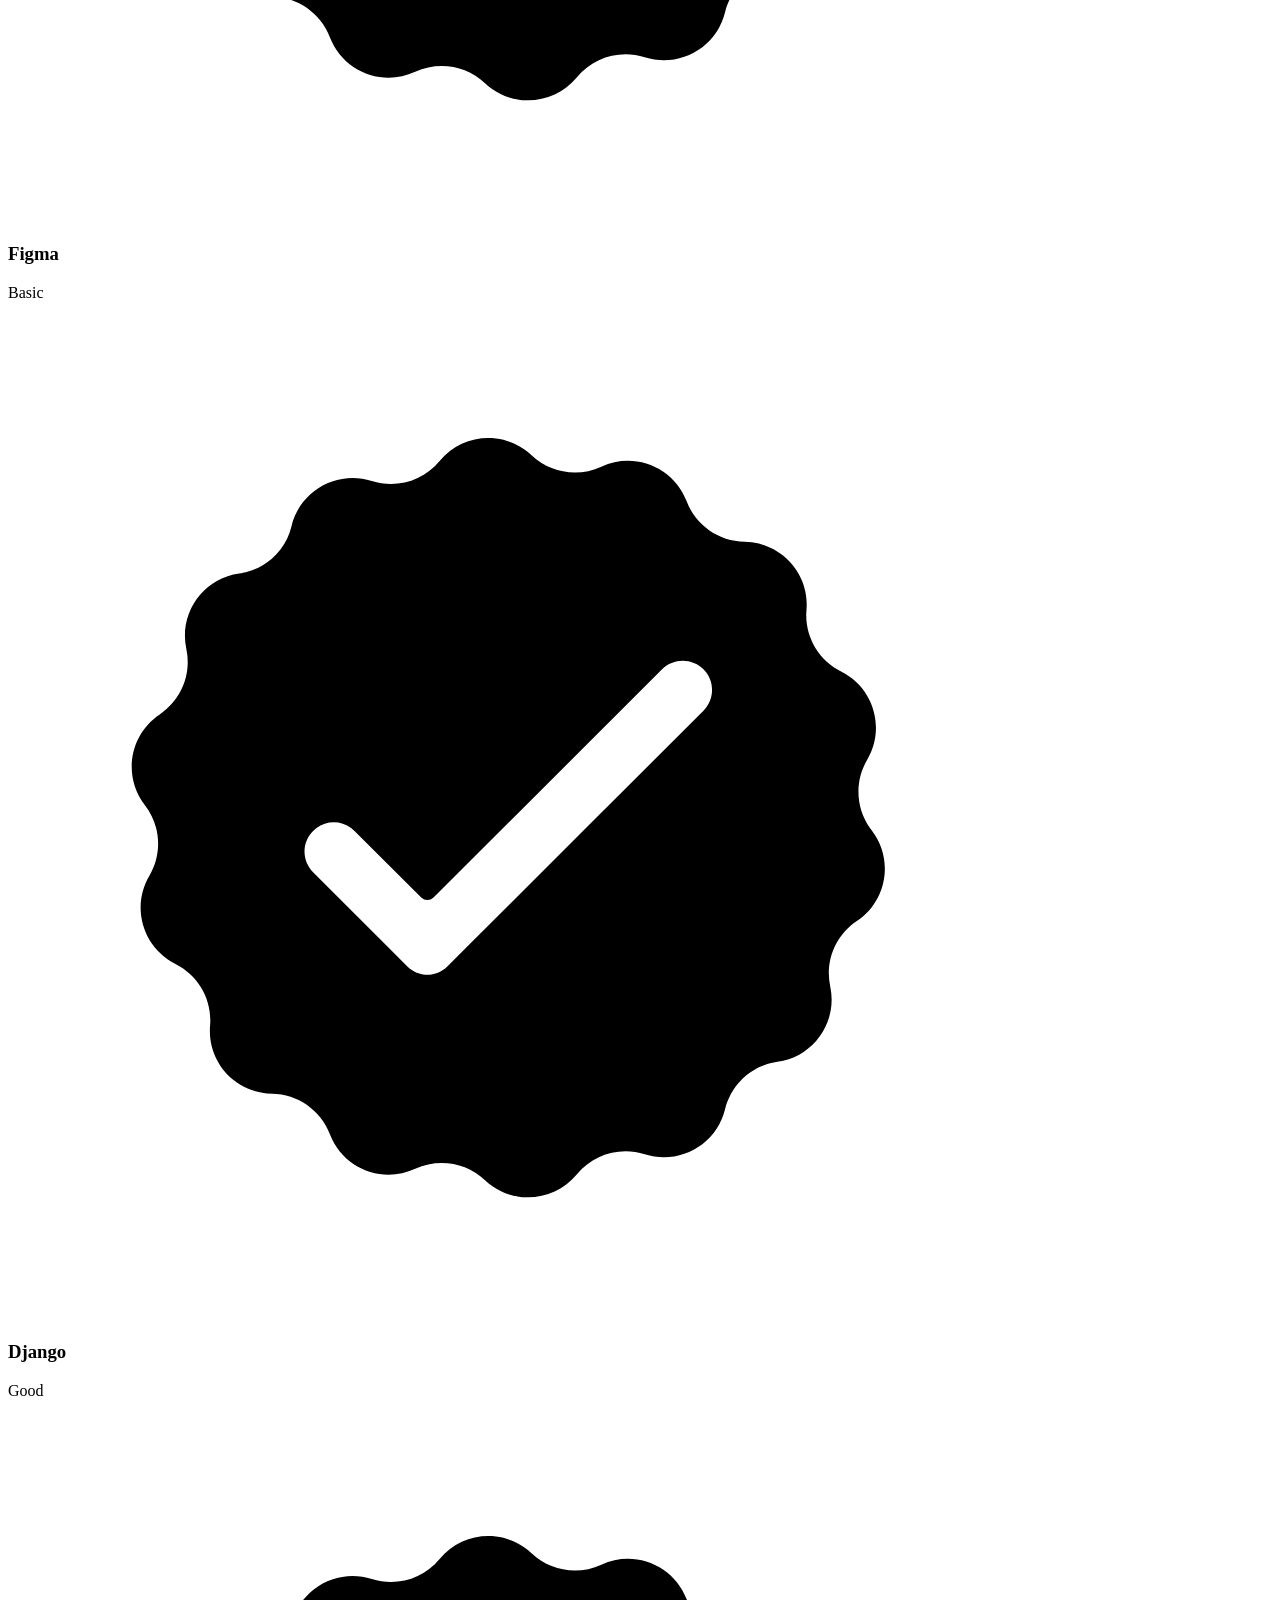
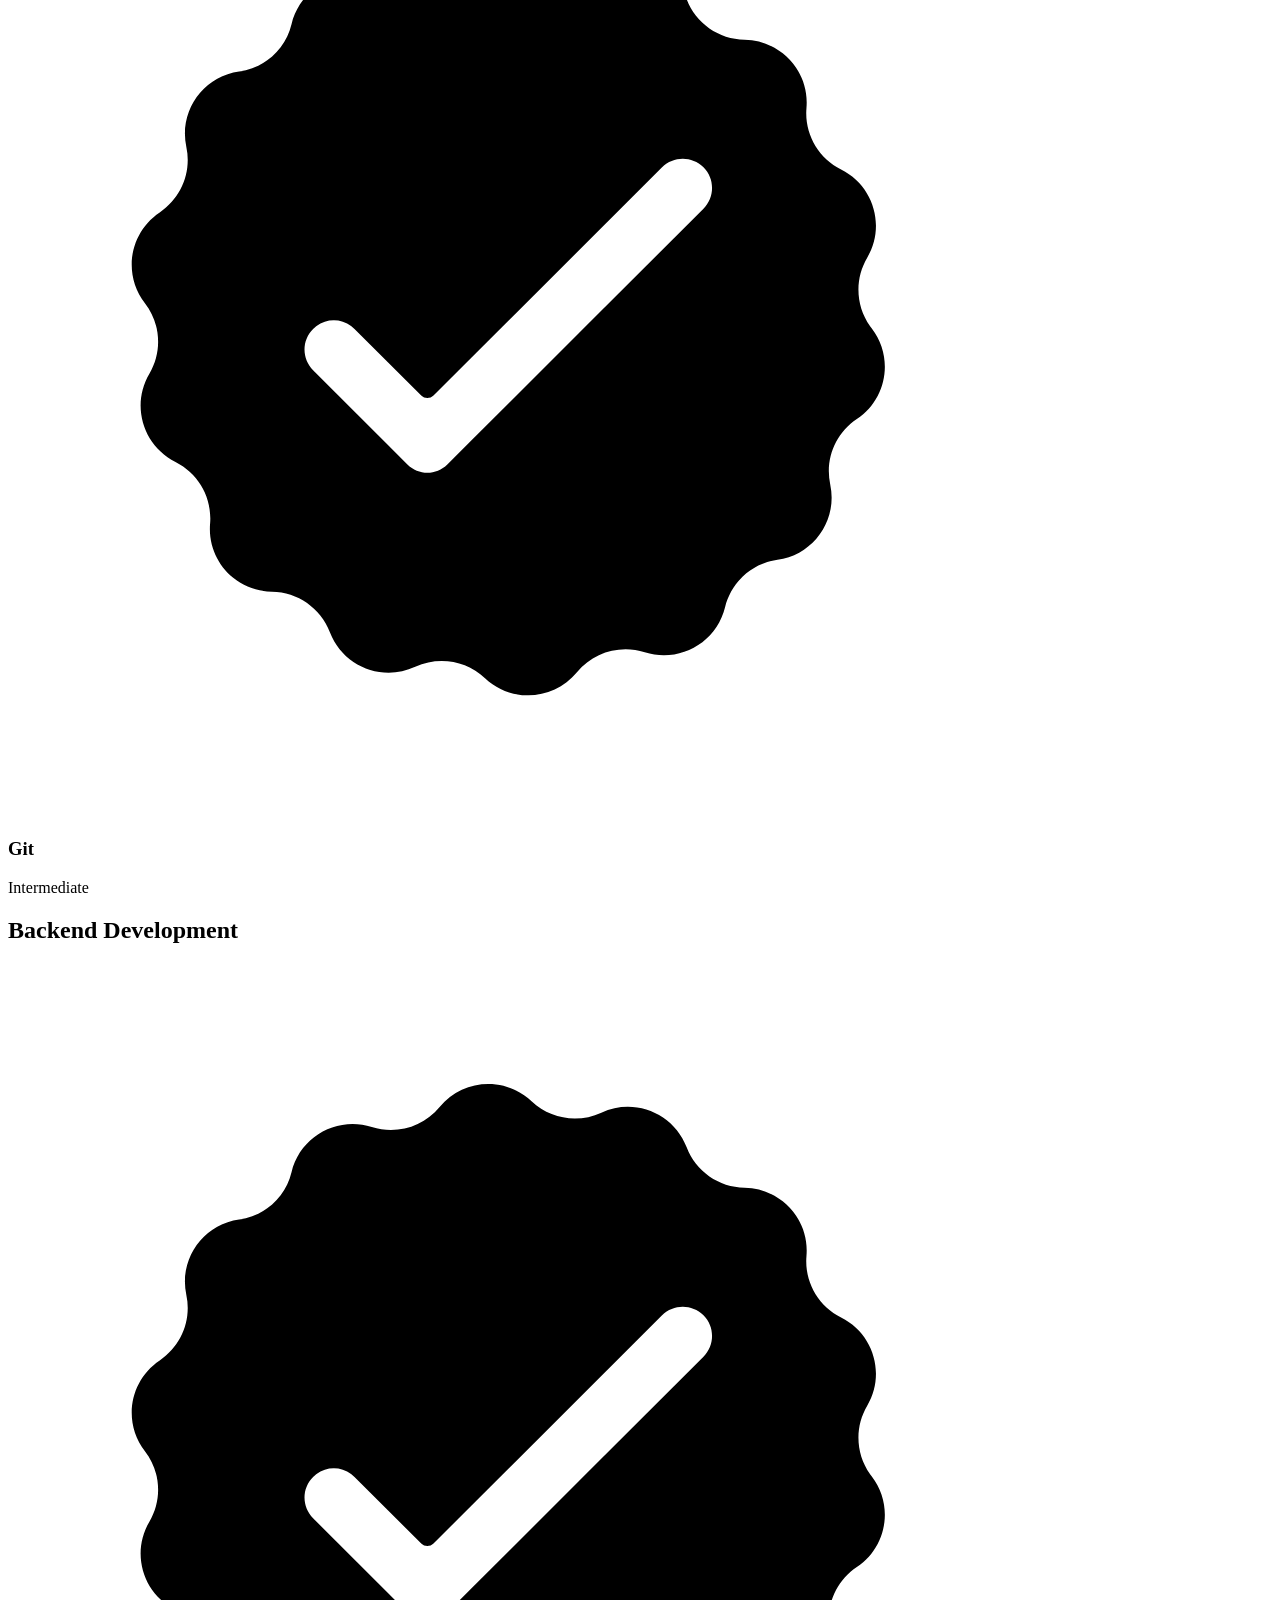
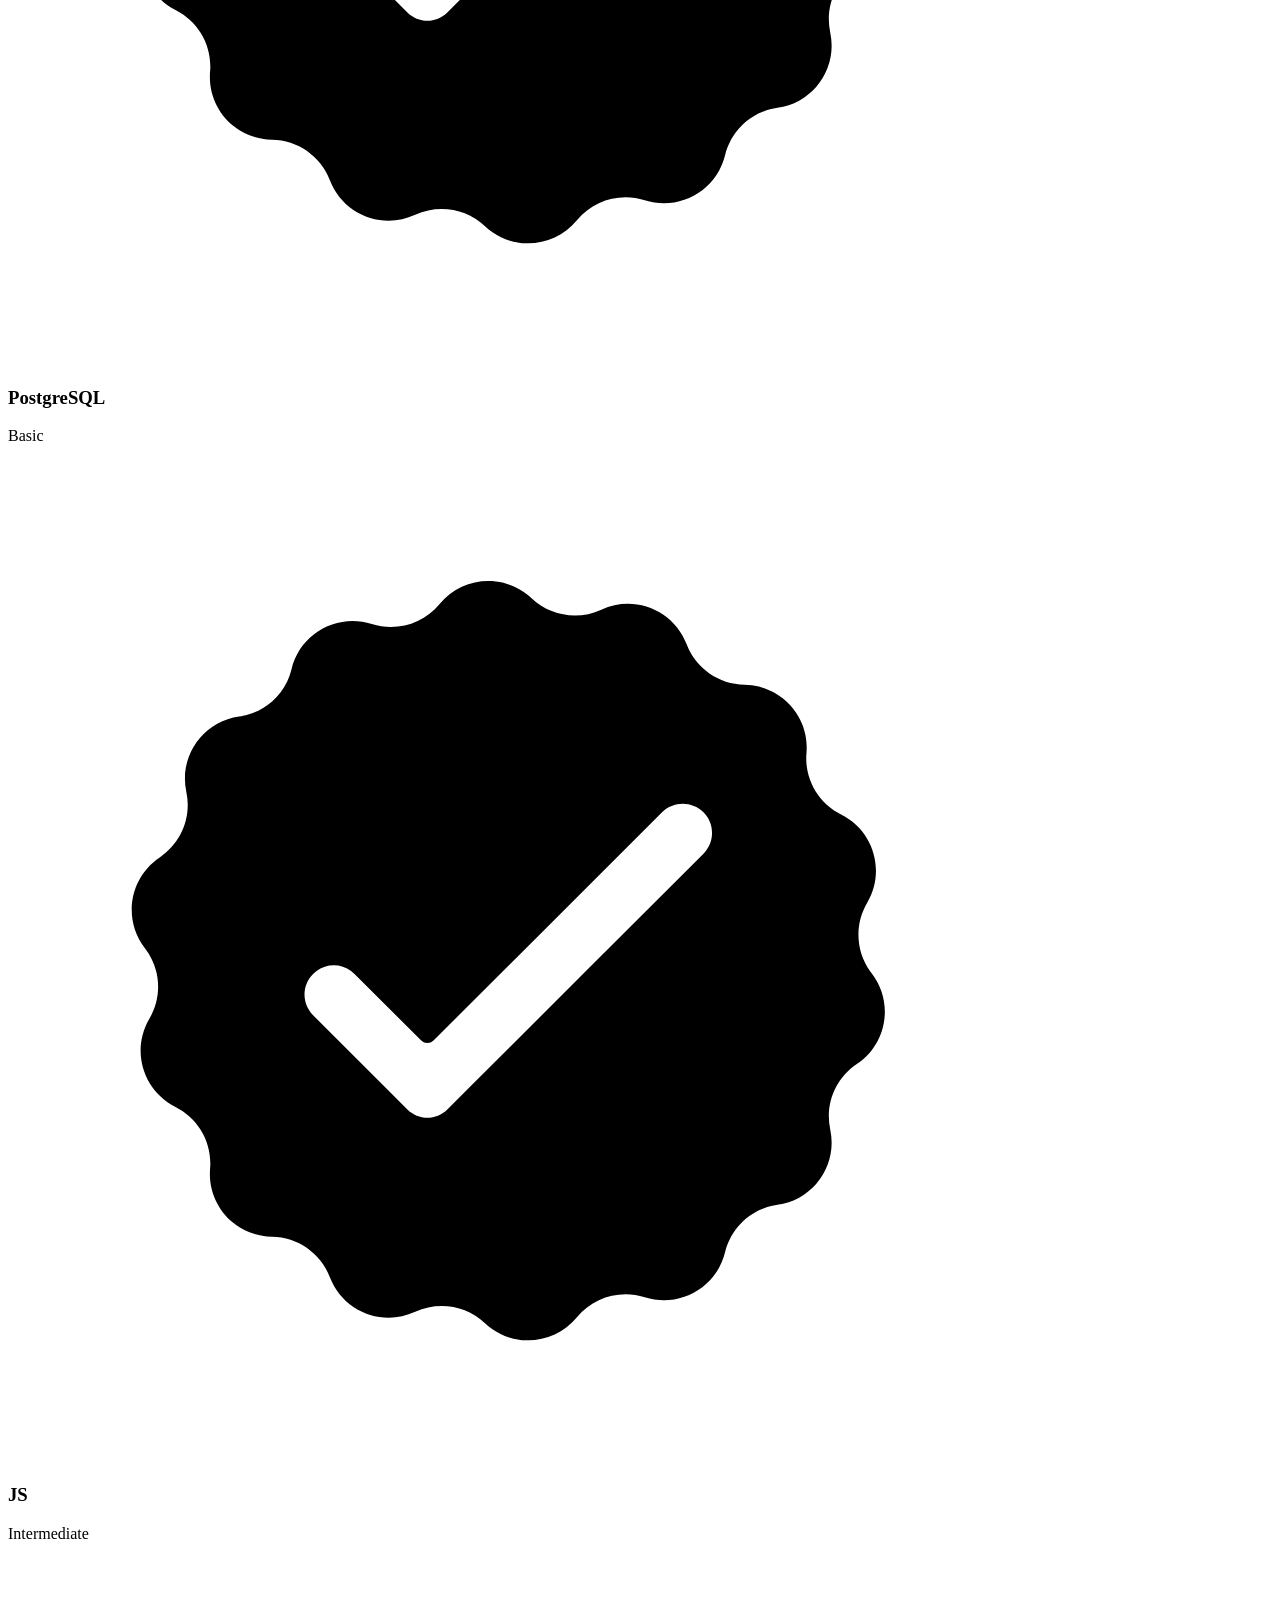
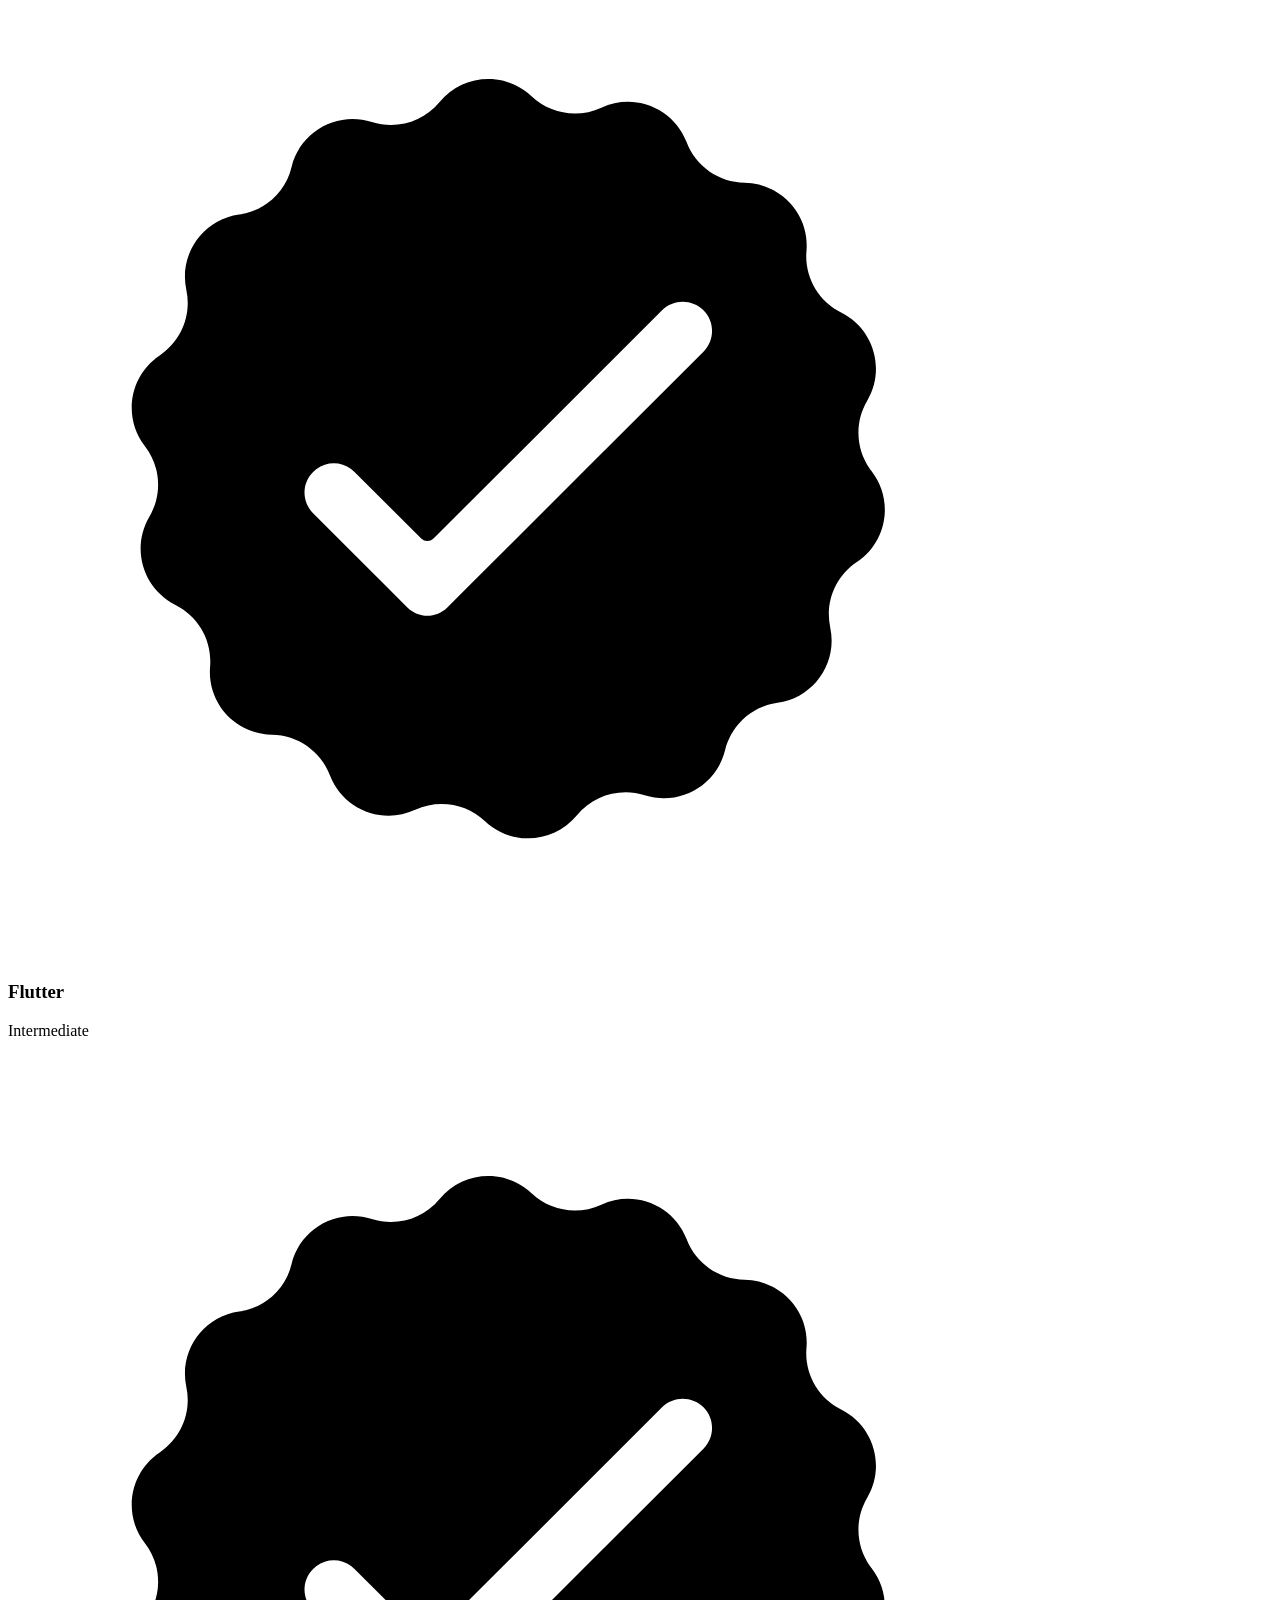
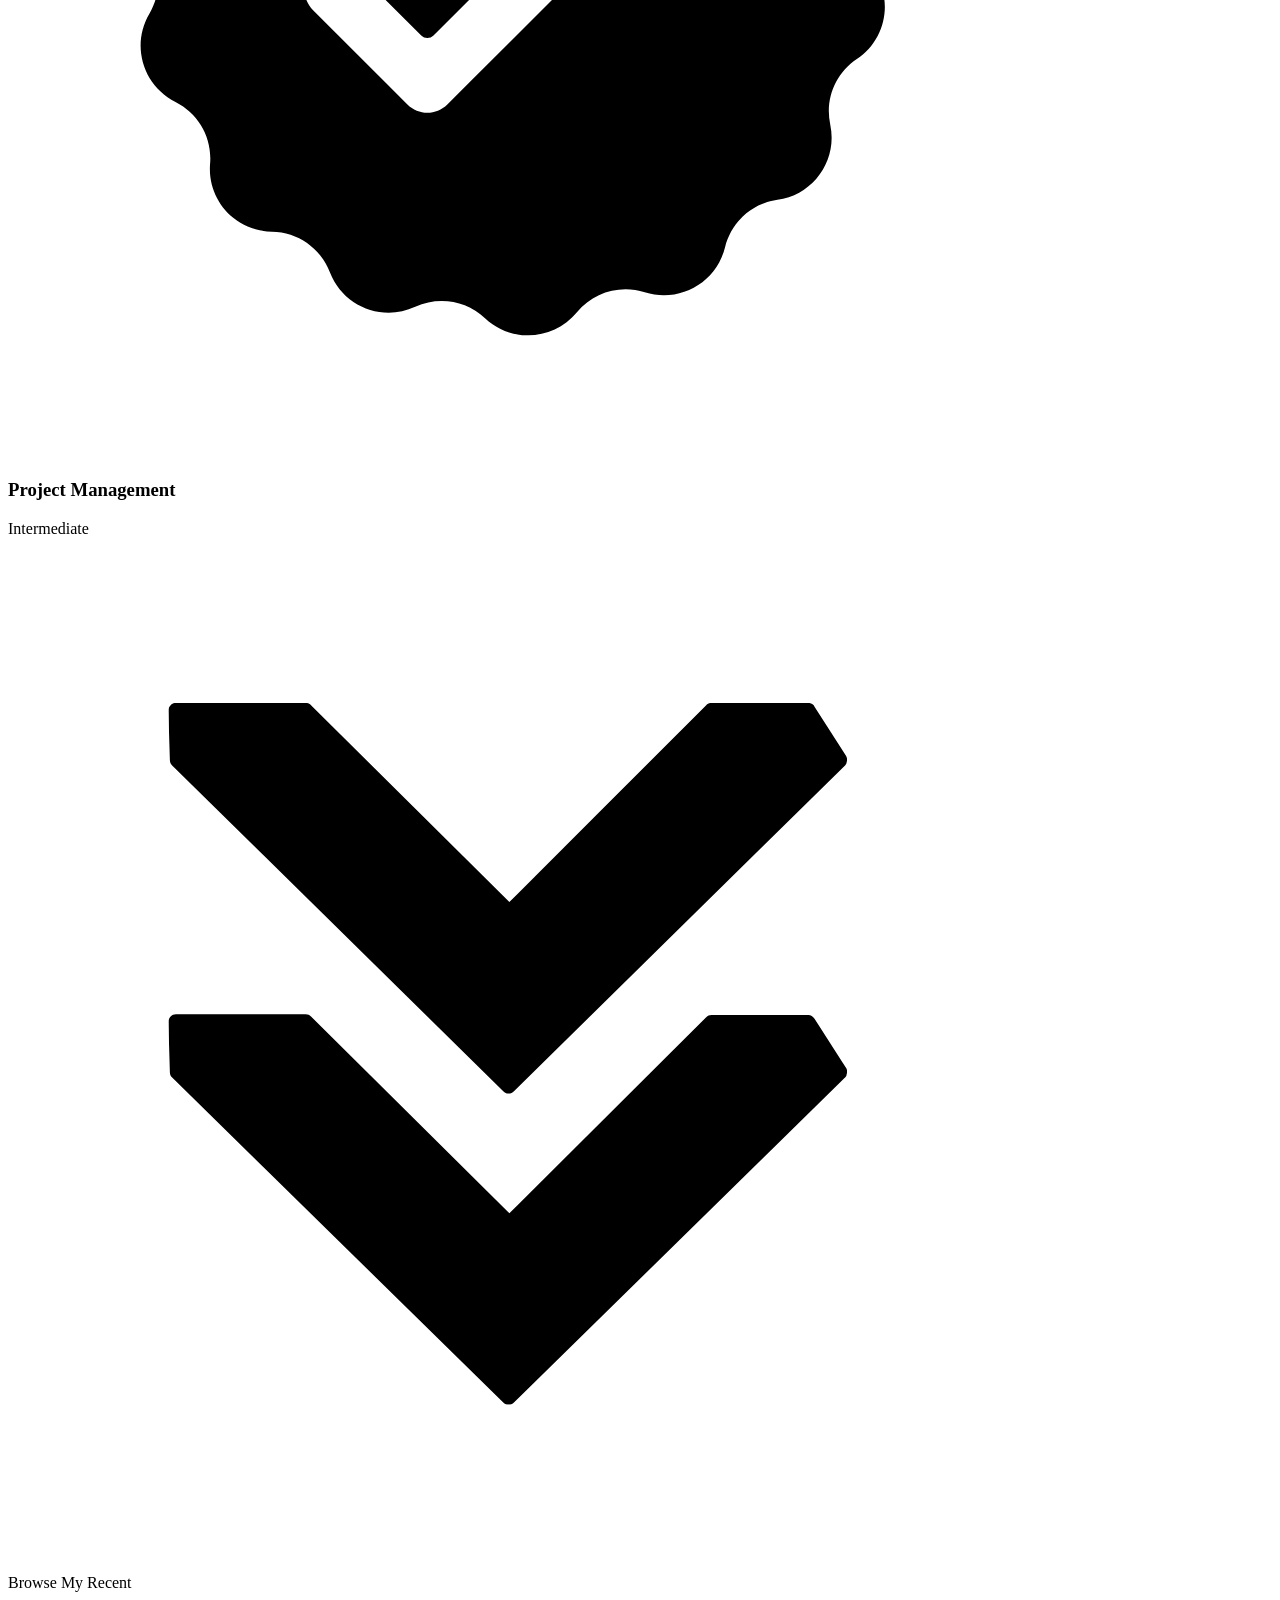
==== commit 177b67da: "Update index.html" ====
--- a/index.html
+++ b/index.html
@@ -4,7 +4,7 @@
     <meta charset="UTF-8" />
     <meta http-equiv="X-UA-Compatible" content="IE=edge" />
     <meta name="viewport" content="width=device-width, initial-scale=1.0" />
-    <title>My Portfolio</title>
+    <title>Bibashjr.py</title>
     <link rel="stylesheet" href="style.css" />
     <link rel="stylesheet" href="mediaqueries.css" />
   </head>
@@ -77,7 +77,7 @@
       <div class="section-container">
         <div class="section__pic-container">
           <img
-            src="./assets/about-pic.jpeg"
+            src="./assets/about-pic.jpg"
             alt="Profile picture"
             class="about-pic"
           />
@@ -100,17 +100,12 @@
                 class="icon"
               />
               <h3>Education</h3>
-              <p>B.Sc. Csit Degree<br />Self-taught Programmer</p>
+              <p>B.Sc. Csit Degree<br /> | Self-taught Programmer</p>
             </div>
           </div>
           <div class="text-container">
-            <p>
-              Lorem ipsum dolor sit amet consectetur adipisicing elit. Hic quis
-              reprehenderit et laborum, rem, dolore eum quod voluptate
-              exercitationem nobis, nihil esse debitis maxime facere minus sint
-              delectus velit in eos quo officiis explicabo deleniti dignissimos.
-              Eligendi illum libero dolorum cum laboriosam corrupti quidem,
-              reiciendis ea magnam? Nulla, impedit fuga!
+            <p id="description">
+              A passionate web developer with a love for Django and building scalable applications. Let's connect and collaborate!
             </p>
           </div>
         </div>
@@ -377,6 +372,23 @@
       </nav>
       <p>Design Contributer &#169; 2023 John Doe. </p>
     </footer>
-    <script src="script.js"></script>
+    <script src="script.js">
+       document.addEventListener('DOMContentLoaded', function () {
+        const descriptionElement = document.getElementById('description');
+        const descriptionText =
+          "A passionate web developer with a love for Django and building scalable applications. Let's connect and collaborate!";
+        let index = 0;
+
+        function type() {
+          descriptionElement.textContent += descriptionText[index];
+          index++;
+          if (index < descriptionText.length) {
+            setTimeout(type, 100); // Typing speed (adjust if needed)
+          }
+        }
+
+        setTimeout(type, 1000); // Delay before typing starts (adjust if needed)
+      });
+    </script>
   </body>
 </html>
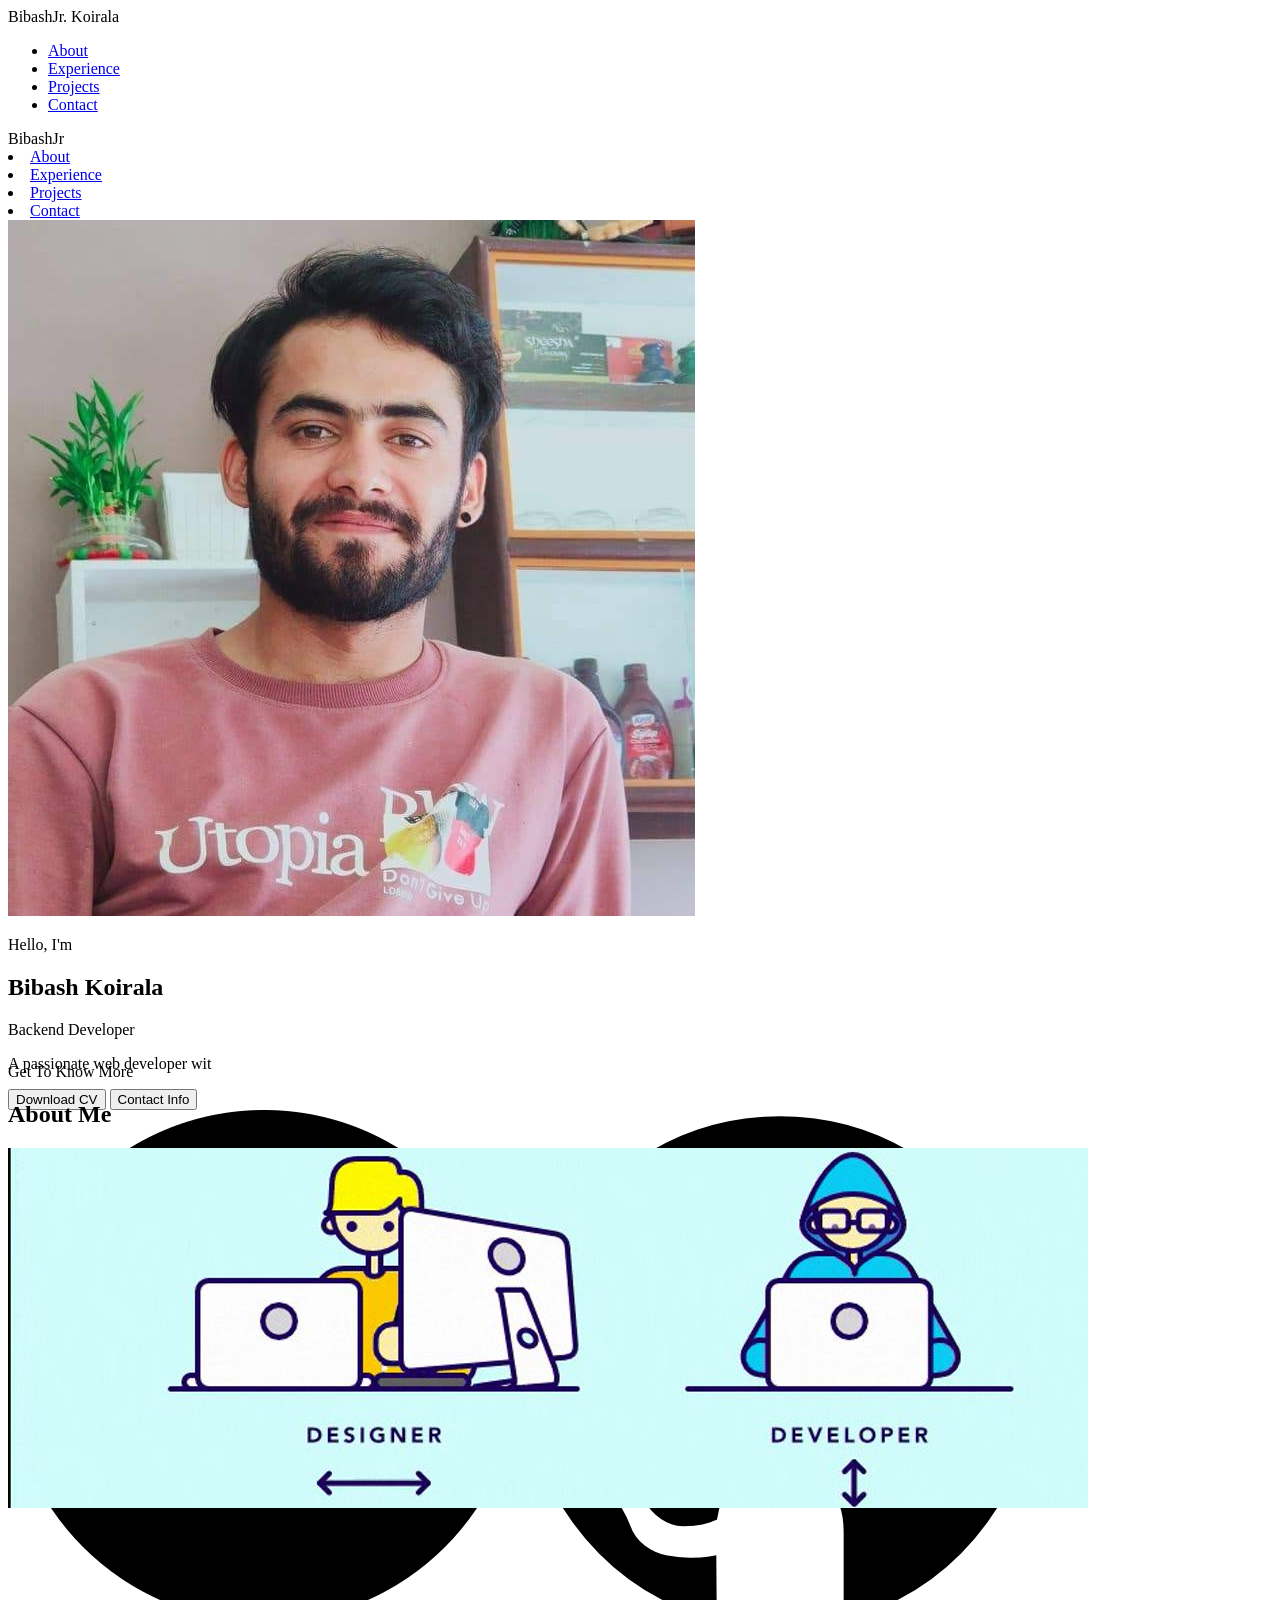
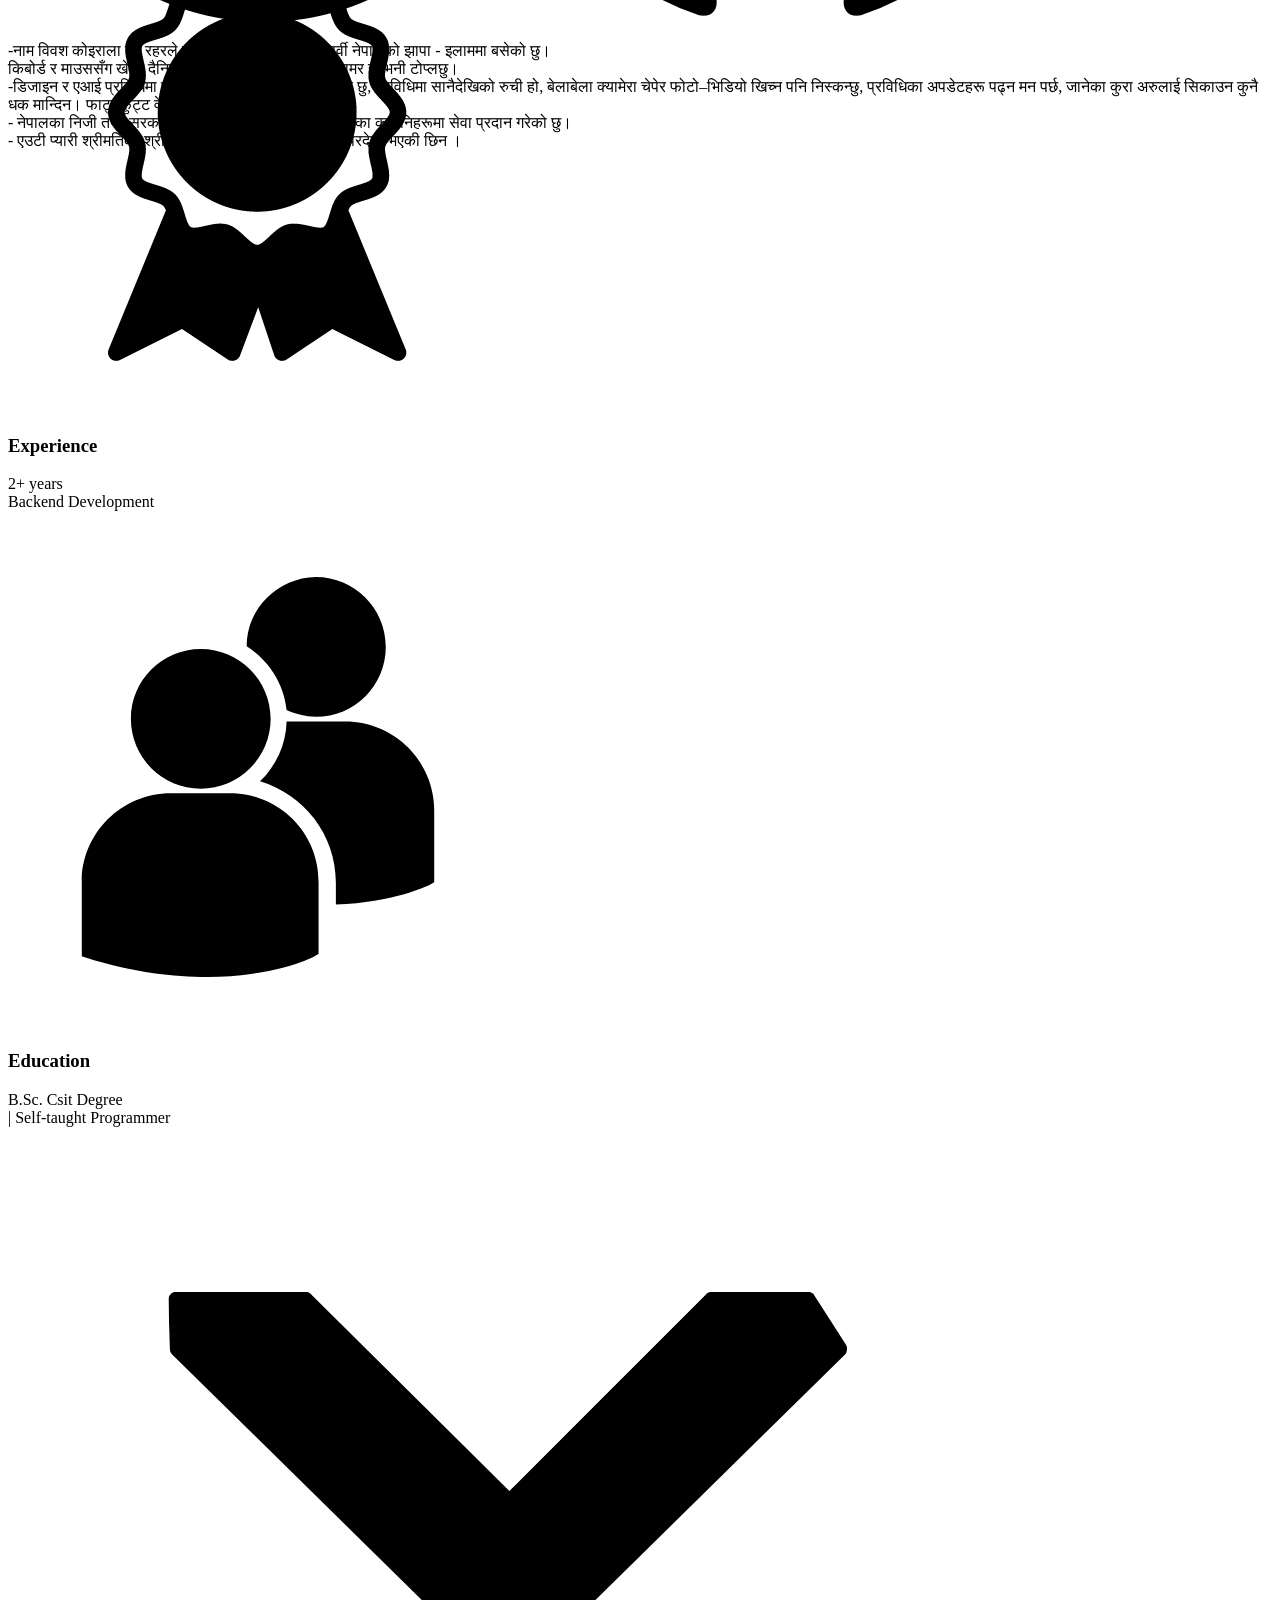
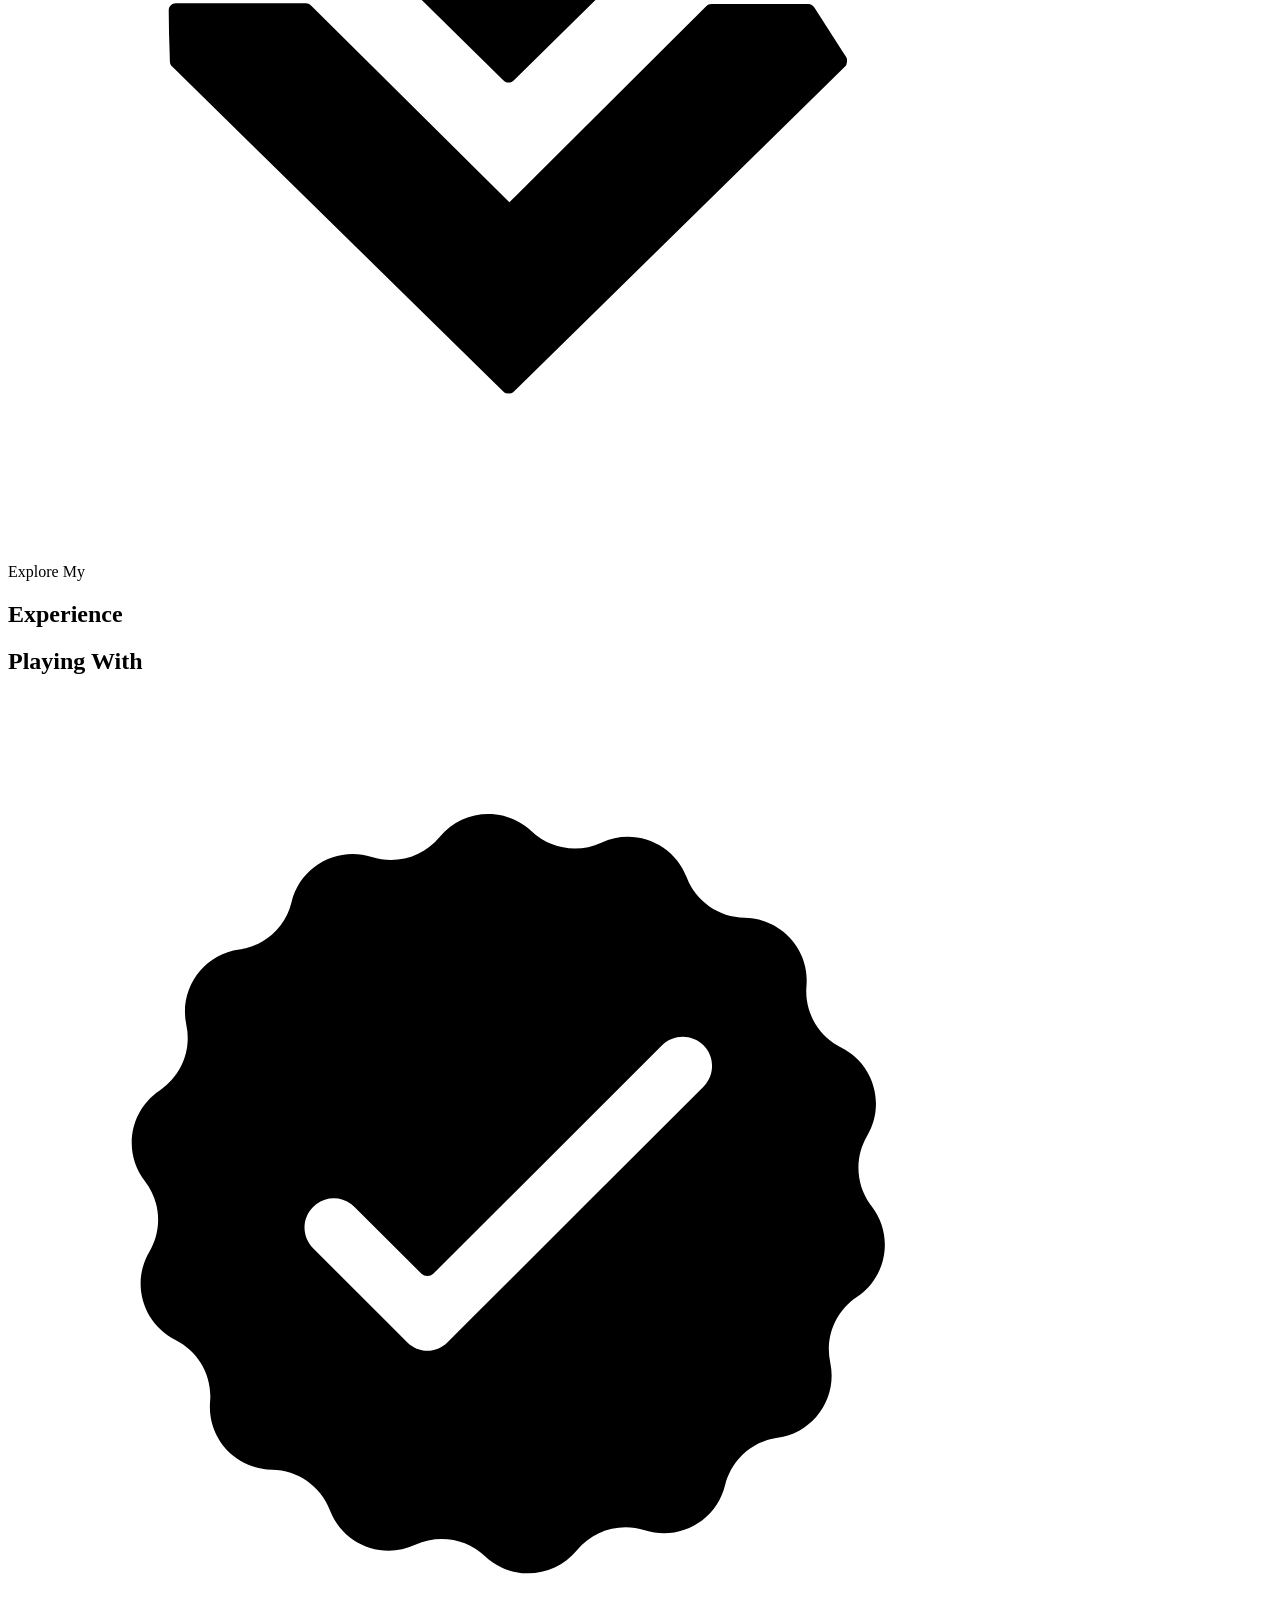
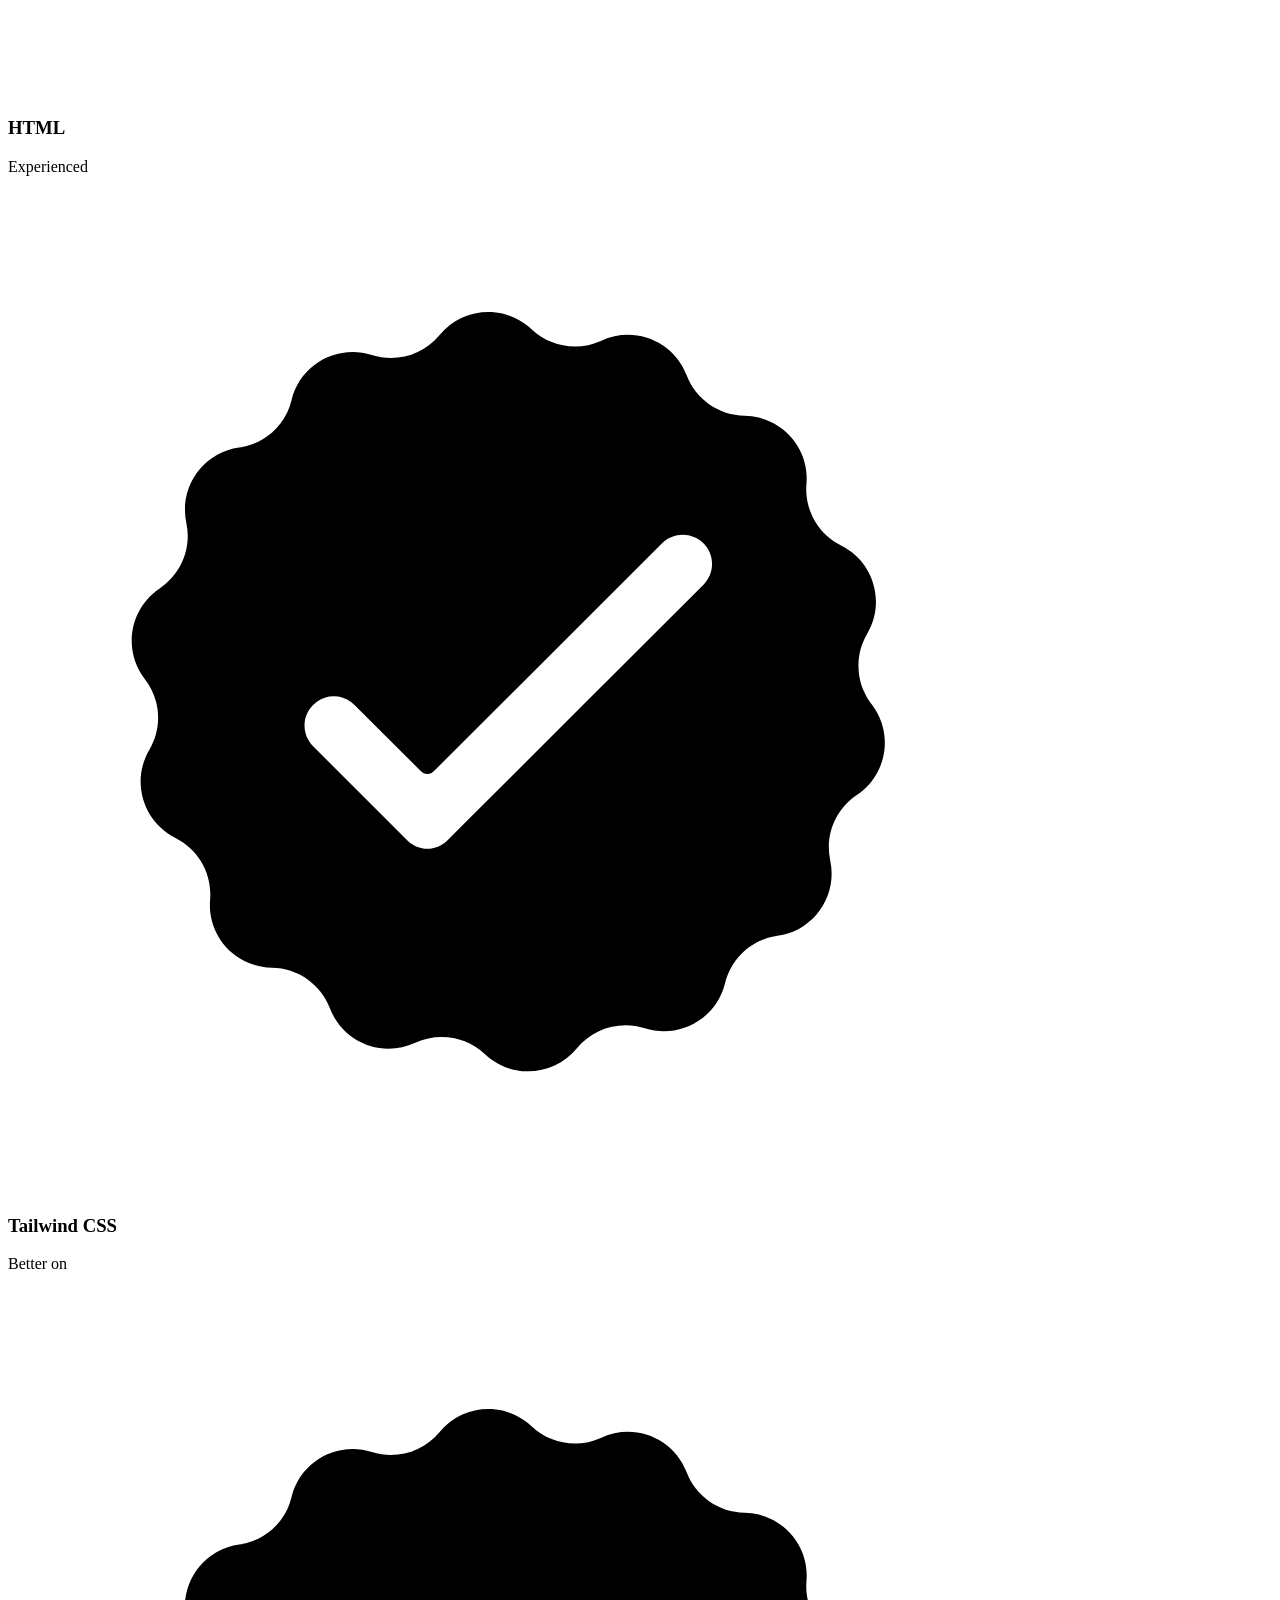
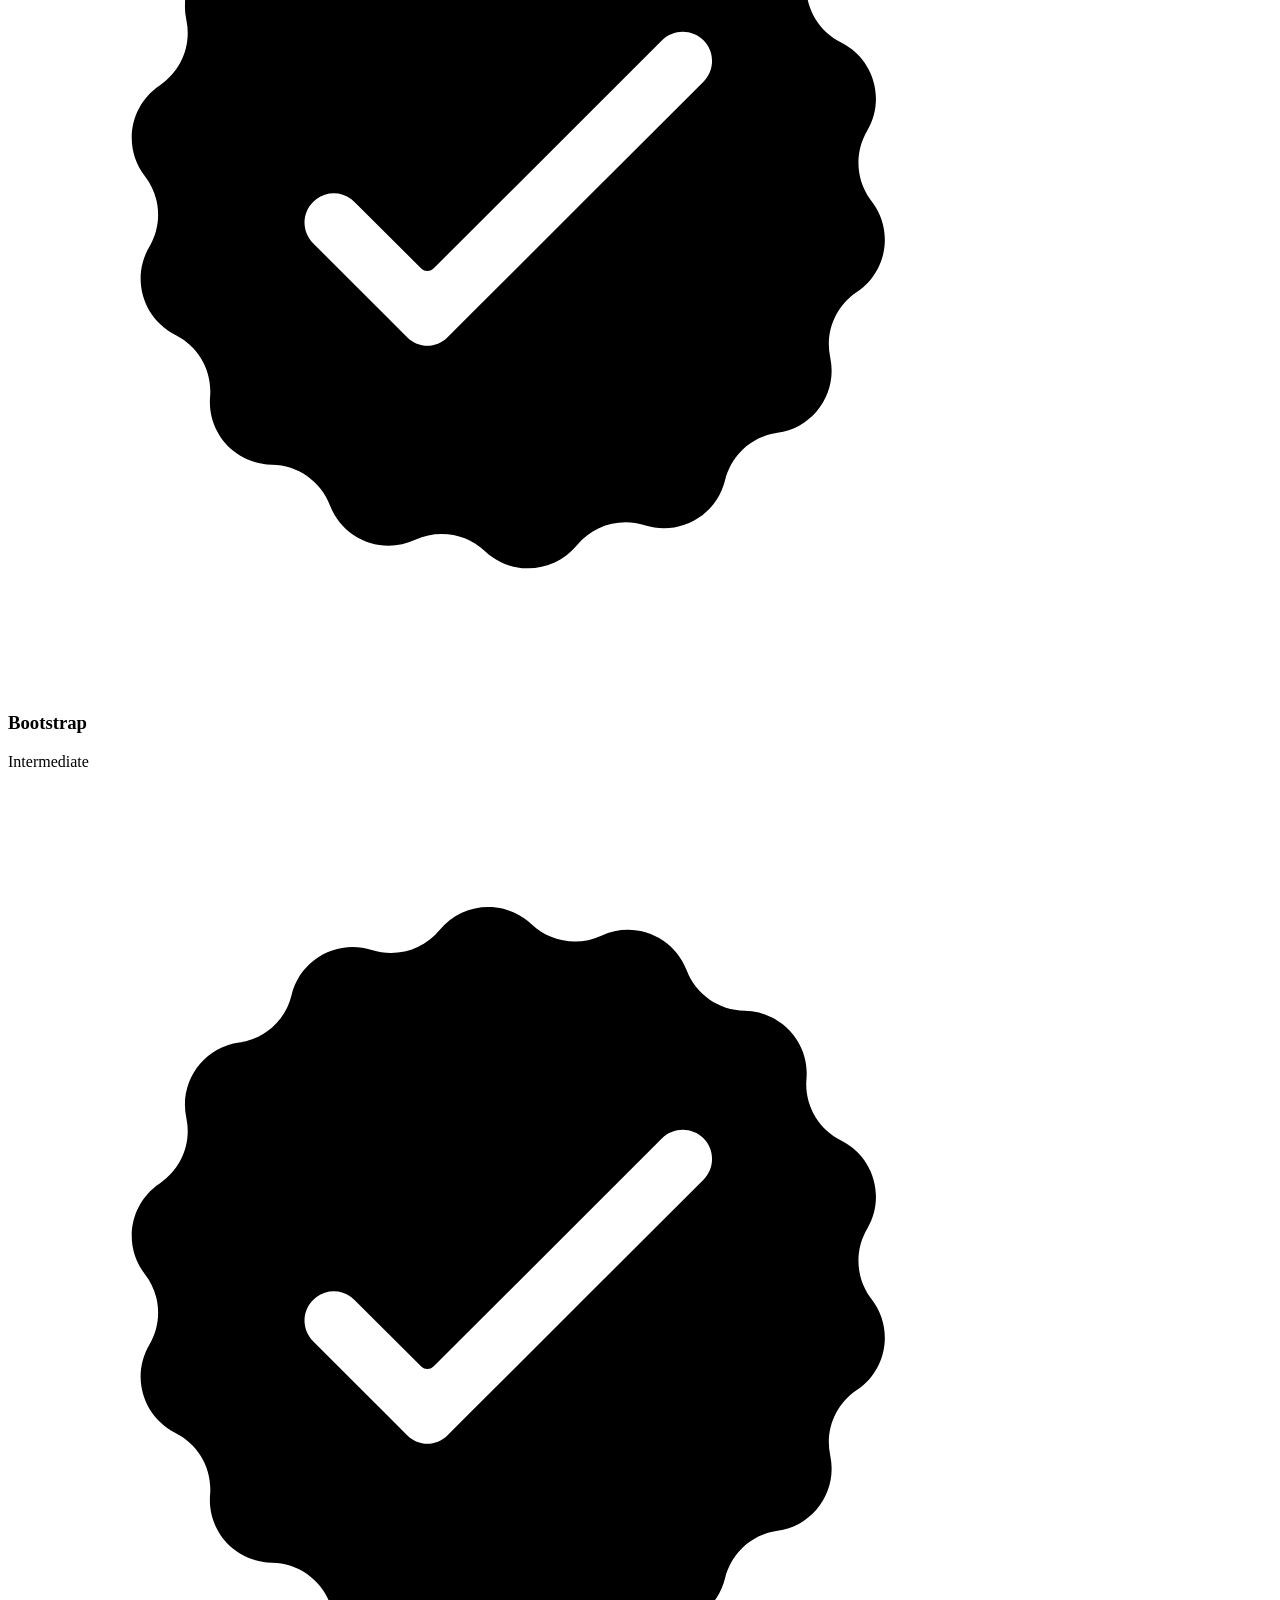
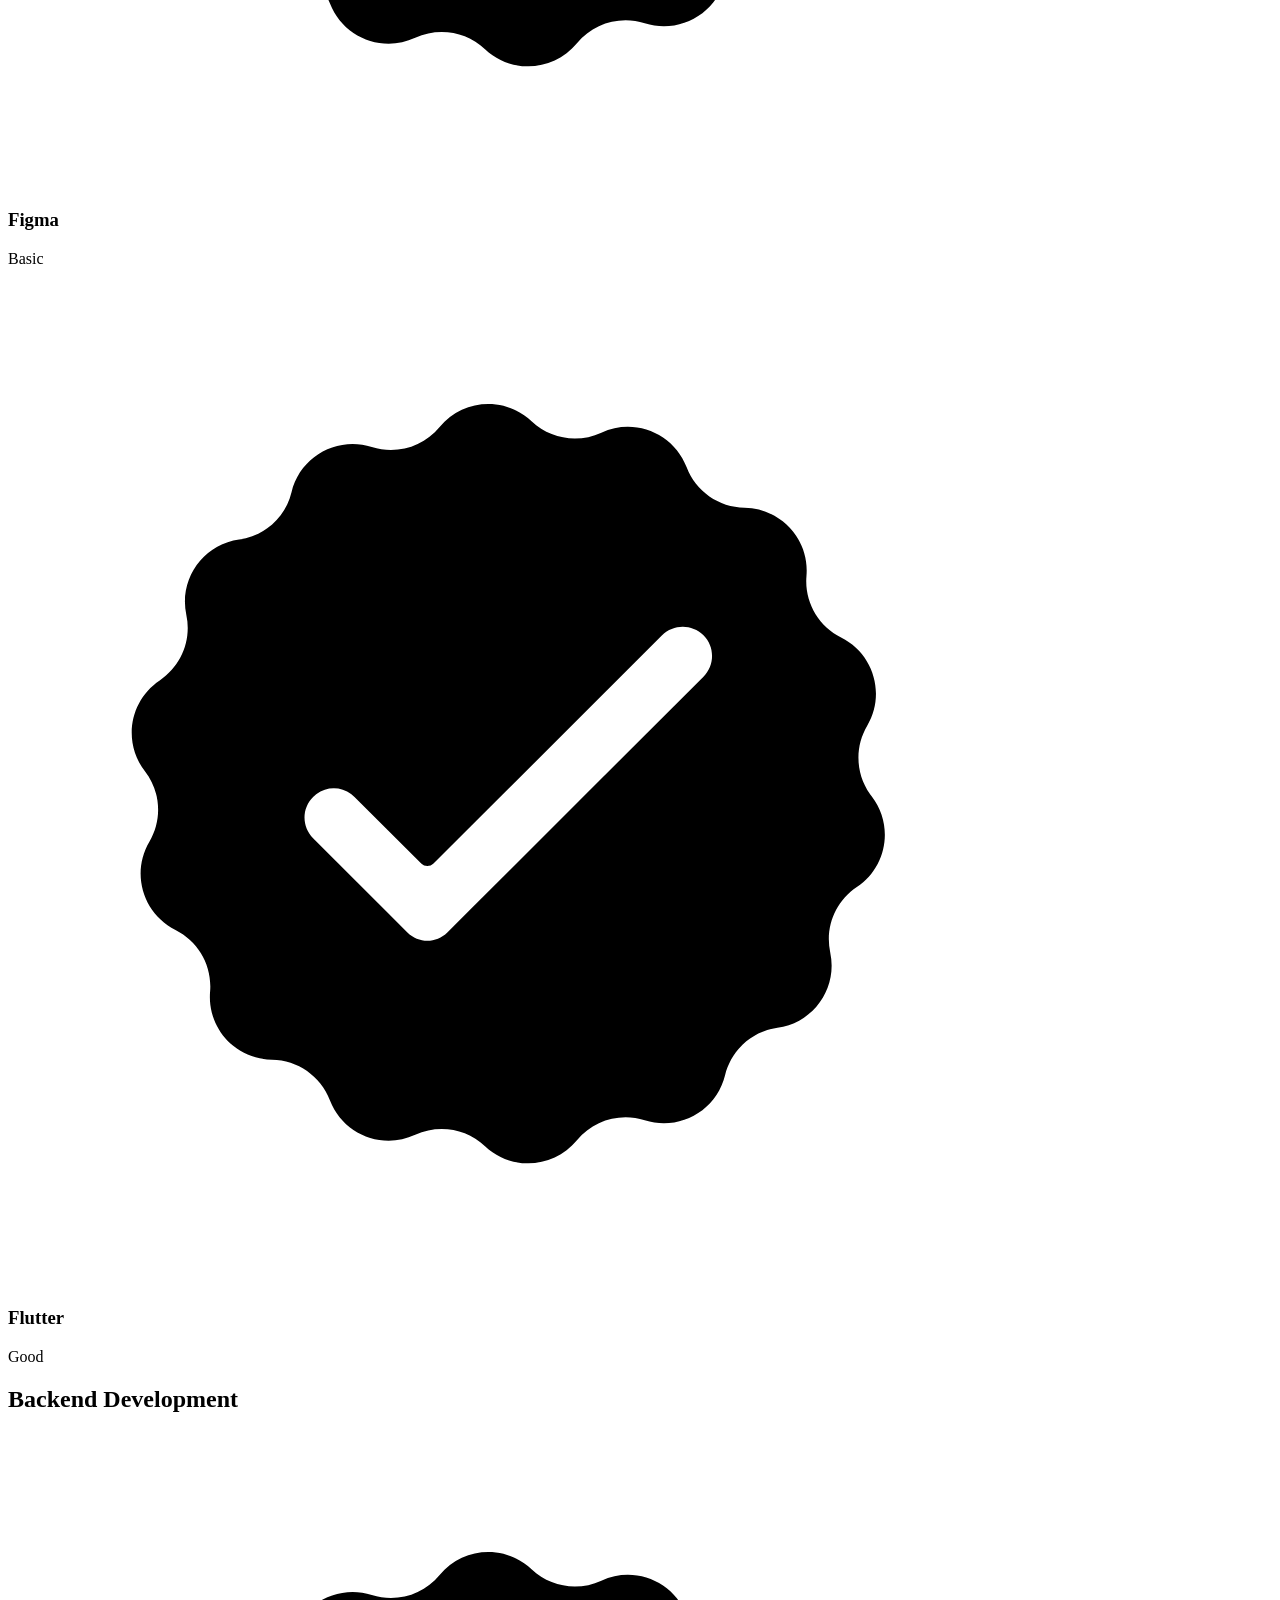
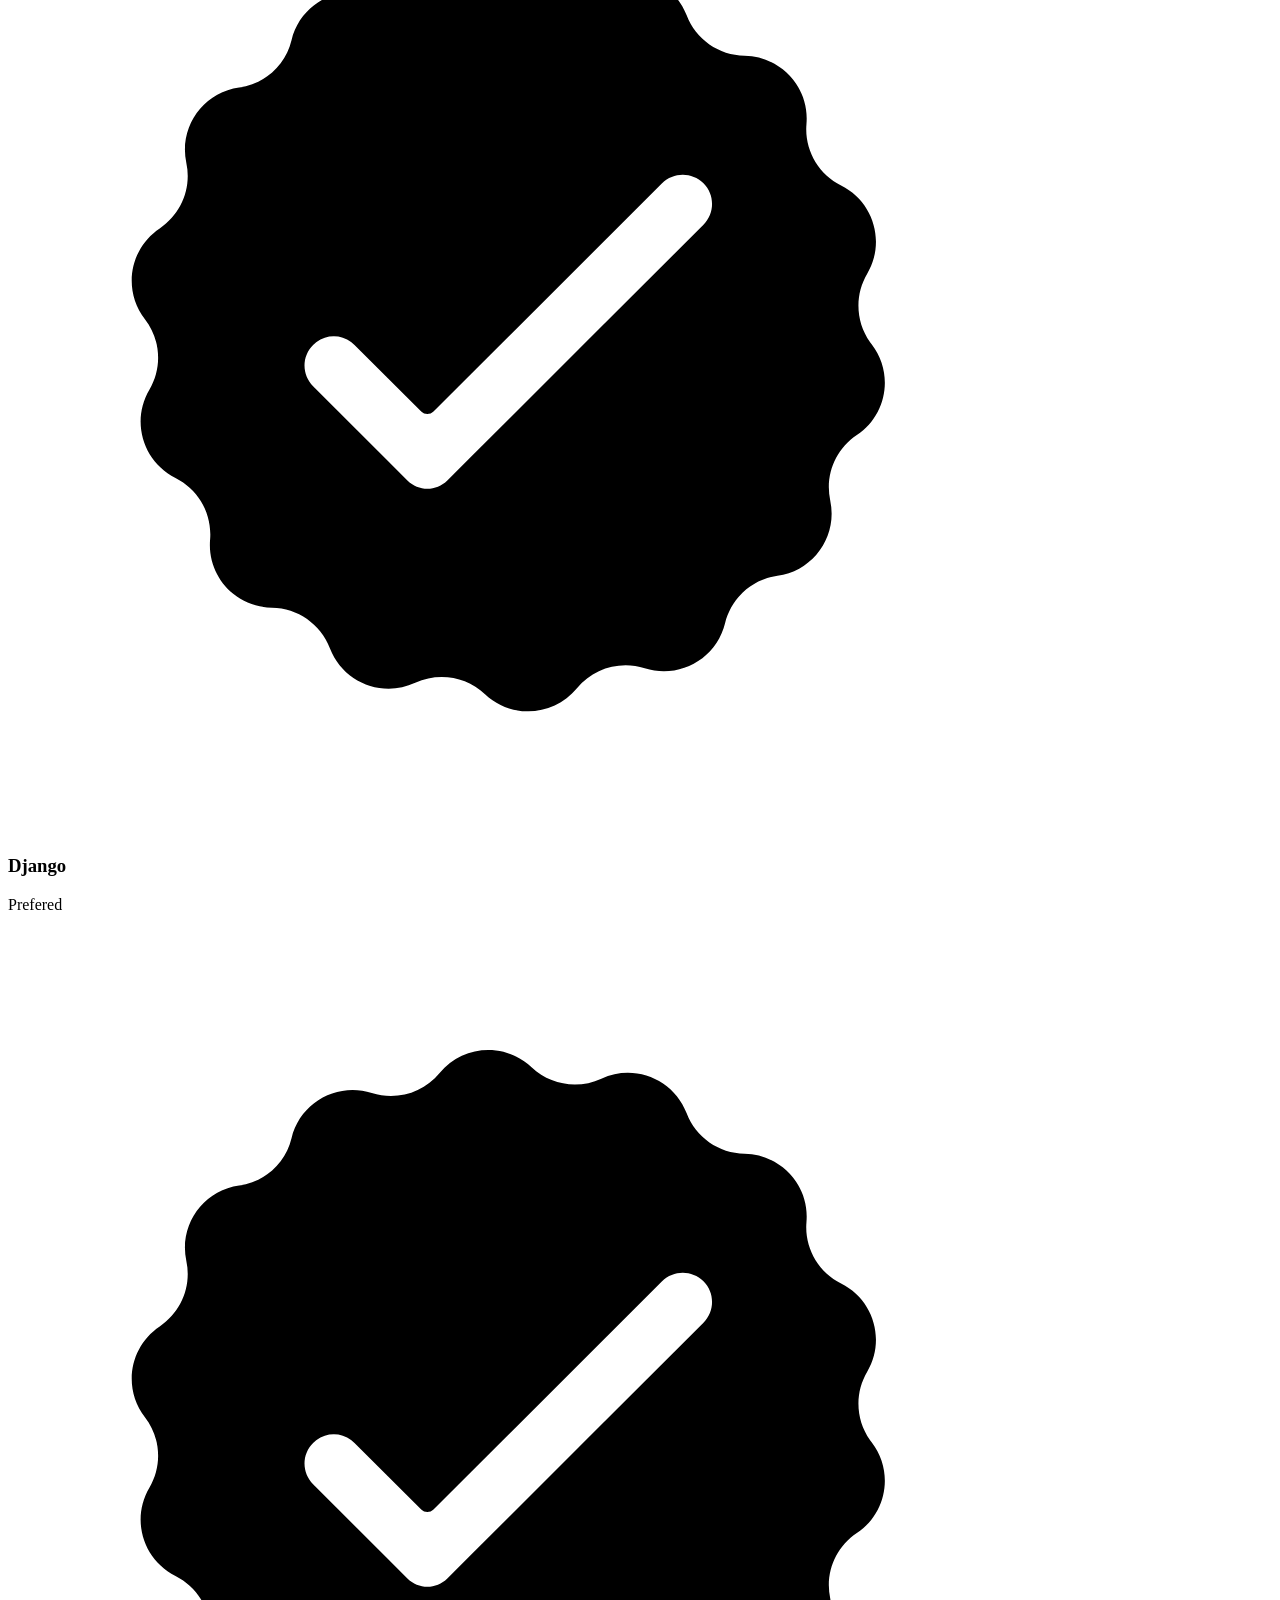
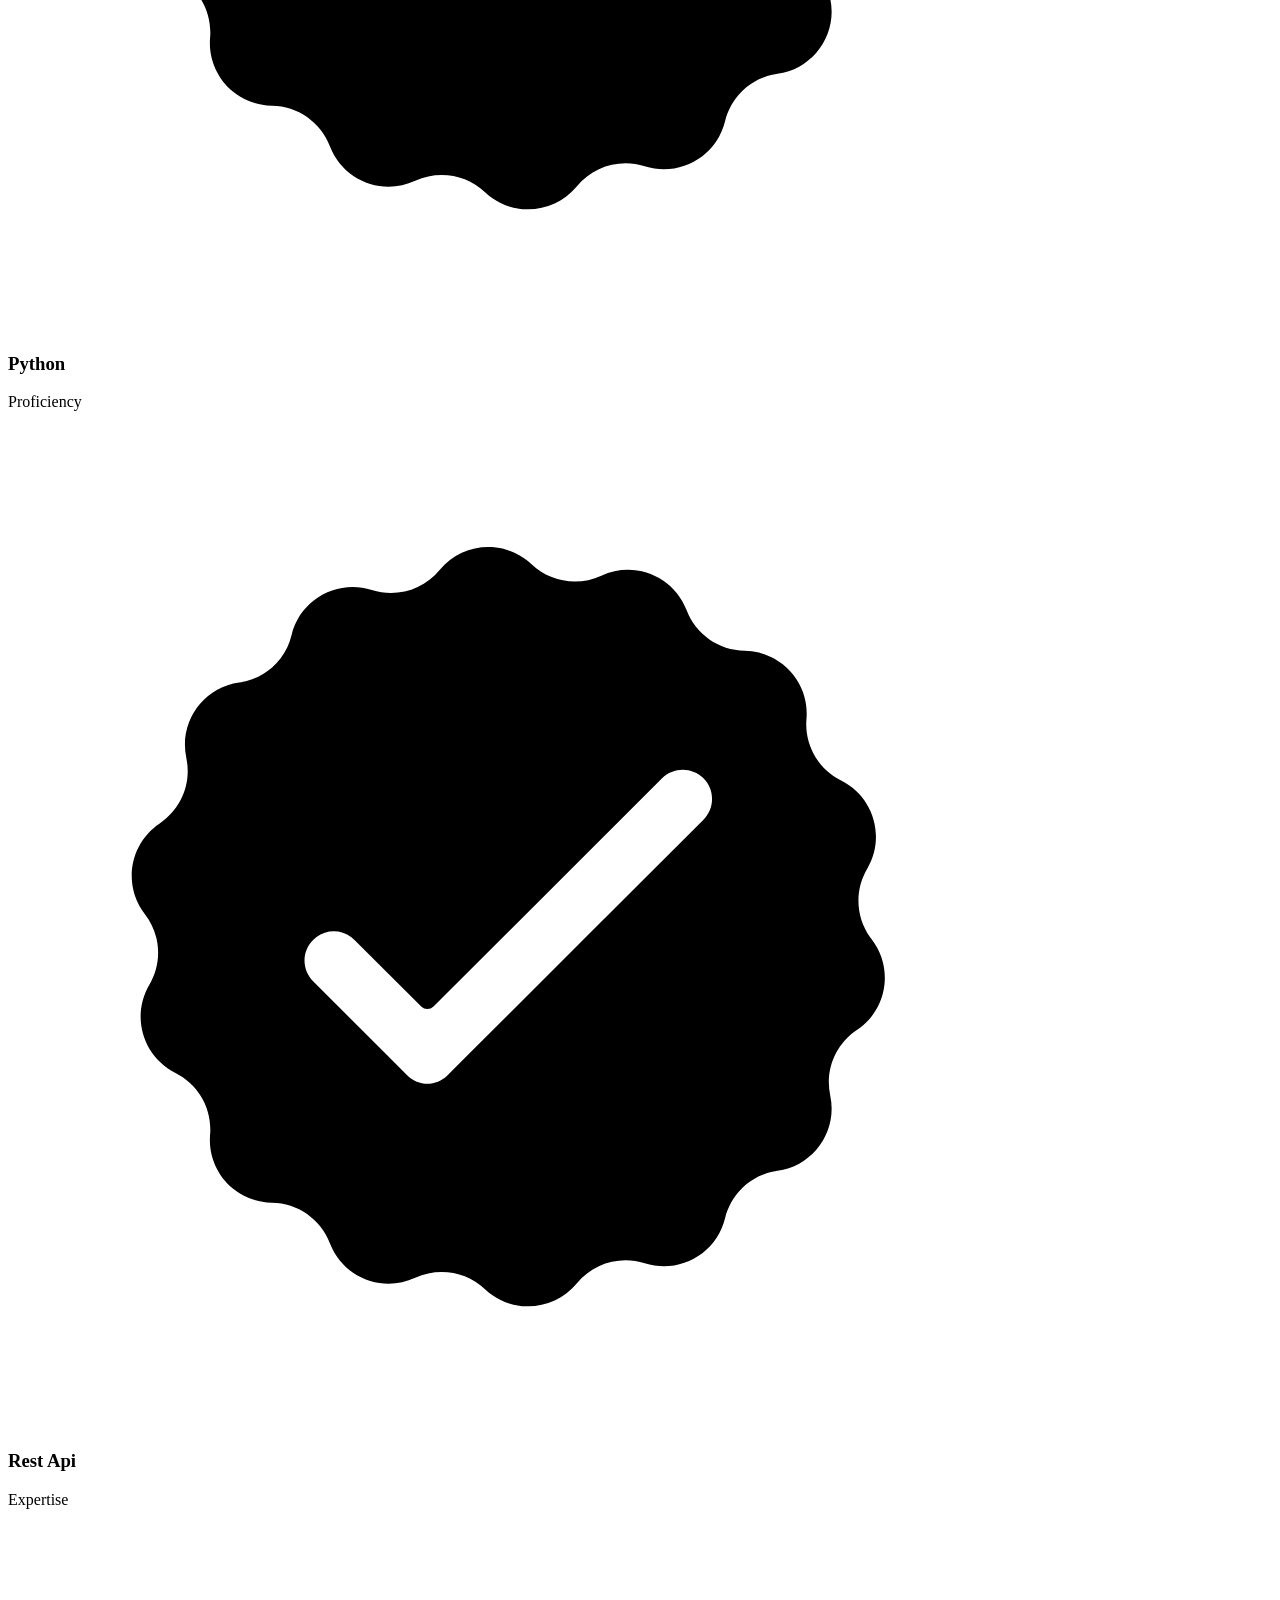
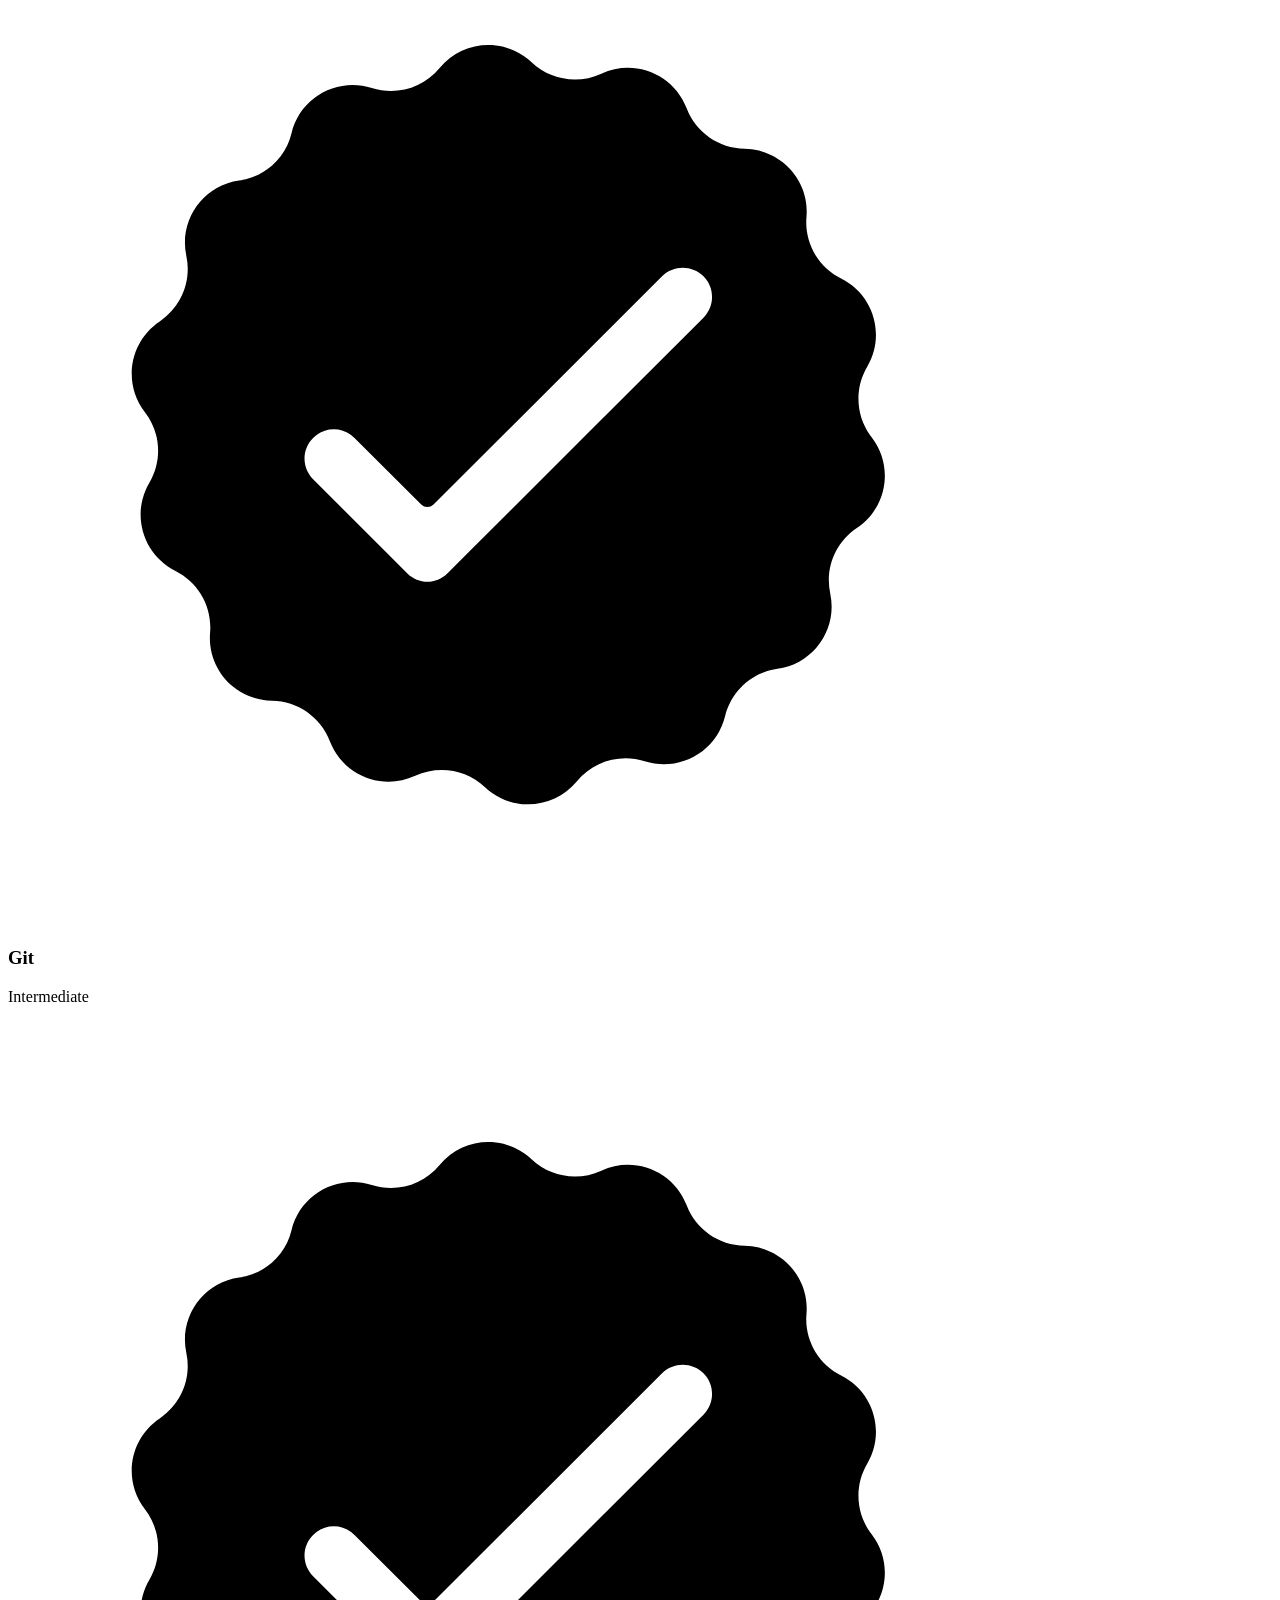
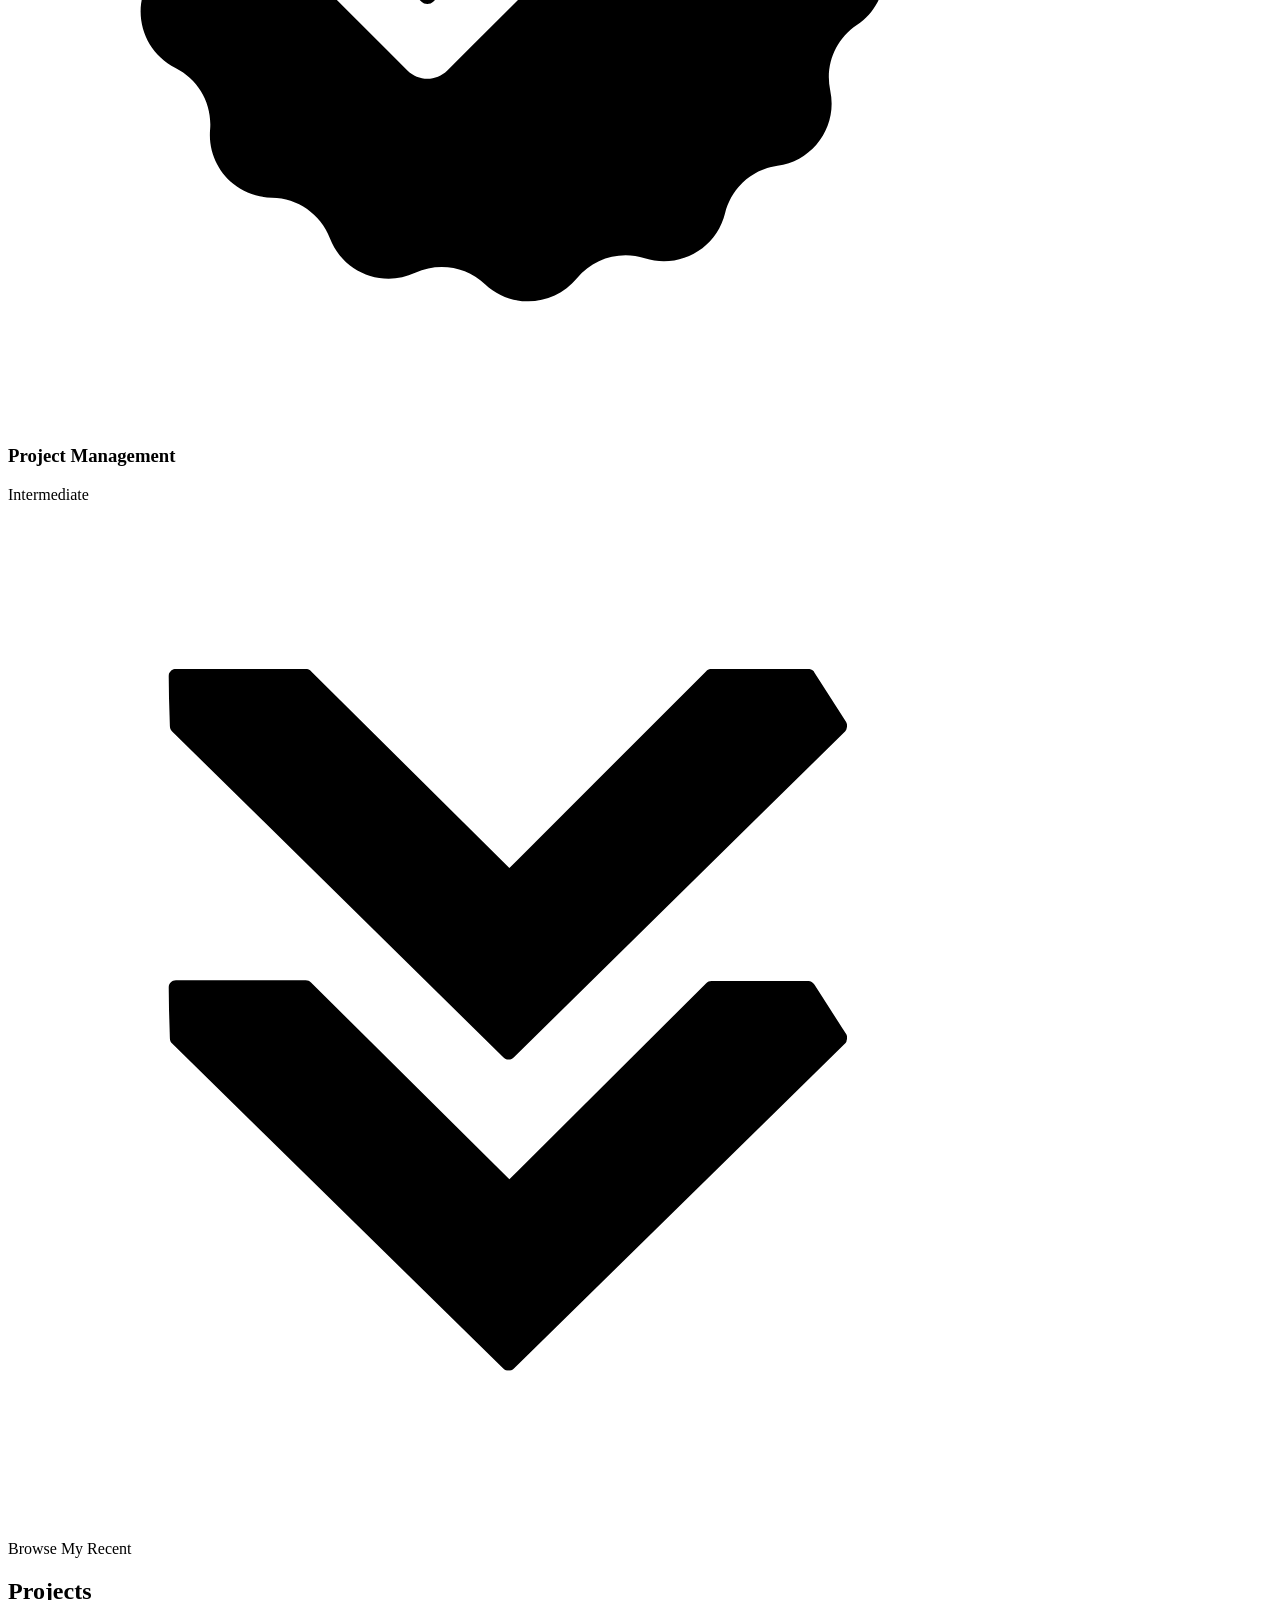
==== commit 0ef5d39c: "detail added" ====
--- a/index.html
+++ b/index.html
@@ -44,6 +44,12 @@
         <p class="section__text__p1">Hello, I'm</p>
         <h1 class="title">Bibash Koirala</h1>
         <p class="section__text__p2">Backend Developer</p>
+        <div class="text-container">
+          <p id="description">
+          
+          </p>
+          
+        </div>
         <div class="btn-container">
           <button
             class="btn btn-color-2"
@@ -69,12 +75,26 @@
             onclick="location.href='https://github.com/'"
           />
         </div>
-      </div>
+        <div>
+          <p>
+            -नाम विवश कोइराला हो, रहरले जुनियर थपेको छु। अहिले पूर्वी नेपालको झापा - इलाममा बसेको छु। <br>
+            किबोर्ड र माउससँग खेल्न दैनिकी हो, आफूलाई कम्प्युटर प्रोग्रामर हो भनी टोप्लछु। <br>
+
+          -डिजाइन र एआई प्रविधिमा पनि उत्तेकै रुचि छ। धेरै कुरा सिक्दै छु, प्रविधिमा सानैदेखिको रुची हो, बेलाबेला क्यामेरा चेपेर फोटो–भिडियो खिच्न पनि निस्कन्छु, प्रविधिका अपडेटहरू पढ्न मन पर्छ, जानेका कुरा अरुलाई सिकाउन कुनै  धक मान्दिन। फाट्टफुट्ट वेबसाइट बनाउछु।
+
+         <br> - नेपालका निजी तथा सरकारी संस्थाहरु, डेनमार्क र फिलिपिन्सका कम्पनिहरूमा सेवा प्रदान गरेको छु। 
+
+          <br>- एउटी प्यारी श्रीमतिको श्रीमान हुँ। मायालु जापानको रहरमा परदेशी भएकी छिन ।
+          </p>
+        </div>
+      </div>
+      
     </section>
     <section id="about">
       <p class="section__text__p1">Get To Know More</p>
       <h1 class="title">About Me</h1>
       <div class="section-container">
+
         <div class="section__pic-container">
           <img
             src="./assets/about-pic.jpg"
@@ -103,11 +123,7 @@
               <p>B.Sc. Csit Degree<br /> | Self-taught Programmer</p>
             </div>
           </div>
-          <div class="text-container">
-            <p id="description">
-              A passionate web developer with a love for Django and building scalable applications. Let's connect and collaborate!
-            </p>
-          </div>
+          <!-- ..................... -->
         </div>
       </div>
       <img
@@ -123,7 +139,7 @@
       <div class="experience-details-container">
         <div class="about-containers">
           <div class="details-container">
-            <h2 class="experience-sub-title">Backend Development</h2>
+            <h2 class="experience-sub-title">Playing With</h2>
             <div class="article-container">
               <article>
                 <img
@@ -143,18 +159,18 @@
                   class="icon"
                 />
                 <div>
-                  <h3>CSS</h3>
-                  <p>Better</p>
-                </div>
-              </article>
-              <article>
-                <img
-                  src="./assets/checkmark.png"
-                  alt="Experience icon"
-                  class="icon"
-                />
-                <div>
-                  <h3>Python</h3>
+                  <h3>Tailwind CSS</h3>
+                  <p>Better on</p>
+                </div>
+              </article>
+              <article>
+                <img
+                  src="./assets/checkmark.png"
+                  alt="Experience icon"
+                  class="icon"
+                />
+                <div>
+                  <h3>Bootstrap</h3>
                   <p>Intermediate</p>
                 </div>
               </article>
@@ -176,21 +192,11 @@
                   class="icon"
                 />
                 <div>
-                  <h3>Django</h3>
+                  <h3>Flutter</h3>
                   <p>Good</p>
                 </div>
               </article>
-              <article>
-                <img
-                  src="./assets/checkmark.png"
-                  alt="Experience icon"
-                  class="icon"
-                />
-                <div>
-                  <h3>Git</h3>
-                  <p>Intermediate</p>
-                </div>
-              </article>
+              
             </div>
           </div>
           <div class="details-container">
@@ -203,29 +209,40 @@
                   class="icon"
                 />
                 <div>
-                  <h3>PostgreSQL</h3>
-                  <p>Basic</p>
-                </div>
-              </article>
-              <article>
-                <img
-                  src="./assets/checkmark.png"
-                  alt="Experience icon"
-                  class="icon"
-                />
-                <div>
-                  <h3>JS</h3>
-                  <p>Intermediate</p>
-                </div>
-              </article>
-              <article>
-                <img
-                  src="./assets/checkmark.png"
-                  alt="Experience icon"
-                  class="icon"
-                />
-                <div>
-                  <h3>Flutter</h3>
+                  <h3>Django</h3>
+                  <p>Prefered</p>
+                </div>
+              </article>
+              <article>
+                <img
+                  src="./assets/checkmark.png"
+                  alt="Experience icon"
+                  class="icon"
+                />
+                <div>
+                  <h3>Python</h3>
+                  <p>Proficiency</p>
+                </div>
+              </article>
+              <article>
+                <img
+                  src="./assets/checkmark.png"
+                  alt="Experience icon"
+                  class="icon"
+                />
+                <div>
+                  <h3>Rest Api</h3>
+                  <p>Expertise</p>
+                </div>
+              </article>
+              <article>
+                <img
+                  src="./assets/checkmark.png"
+                  alt="Experience icon"
+                  class="icon"
+                />
+                <div>
+                  <h3>Git</h3>
                   <p>Intermediate</p>
                 </div>
               </article>
@@ -373,22 +390,7 @@
       <p>Design Contributer &#169; 2023 John Doe. </p>
     </footer>
     <script src="script.js">
-       document.addEventListener('DOMContentLoaded', function () {
-        const descriptionElement = document.getElementById('description');
-        const descriptionText =
-          "A passionate web developer with a love for Django and building scalable applications. Let's connect and collaborate!";
-        let index = 0;
-
-        function type() {
-          descriptionElement.textContent += descriptionText[index];
-          index++;
-          if (index < descriptionText.length) {
-            setTimeout(type, 100); // Typing speed (adjust if needed)
-          }
-        }
-
-        setTimeout(type, 1000); // Delay before typing starts (adjust if needed)
-      });
+      
     </script>
   </body>
 </html>
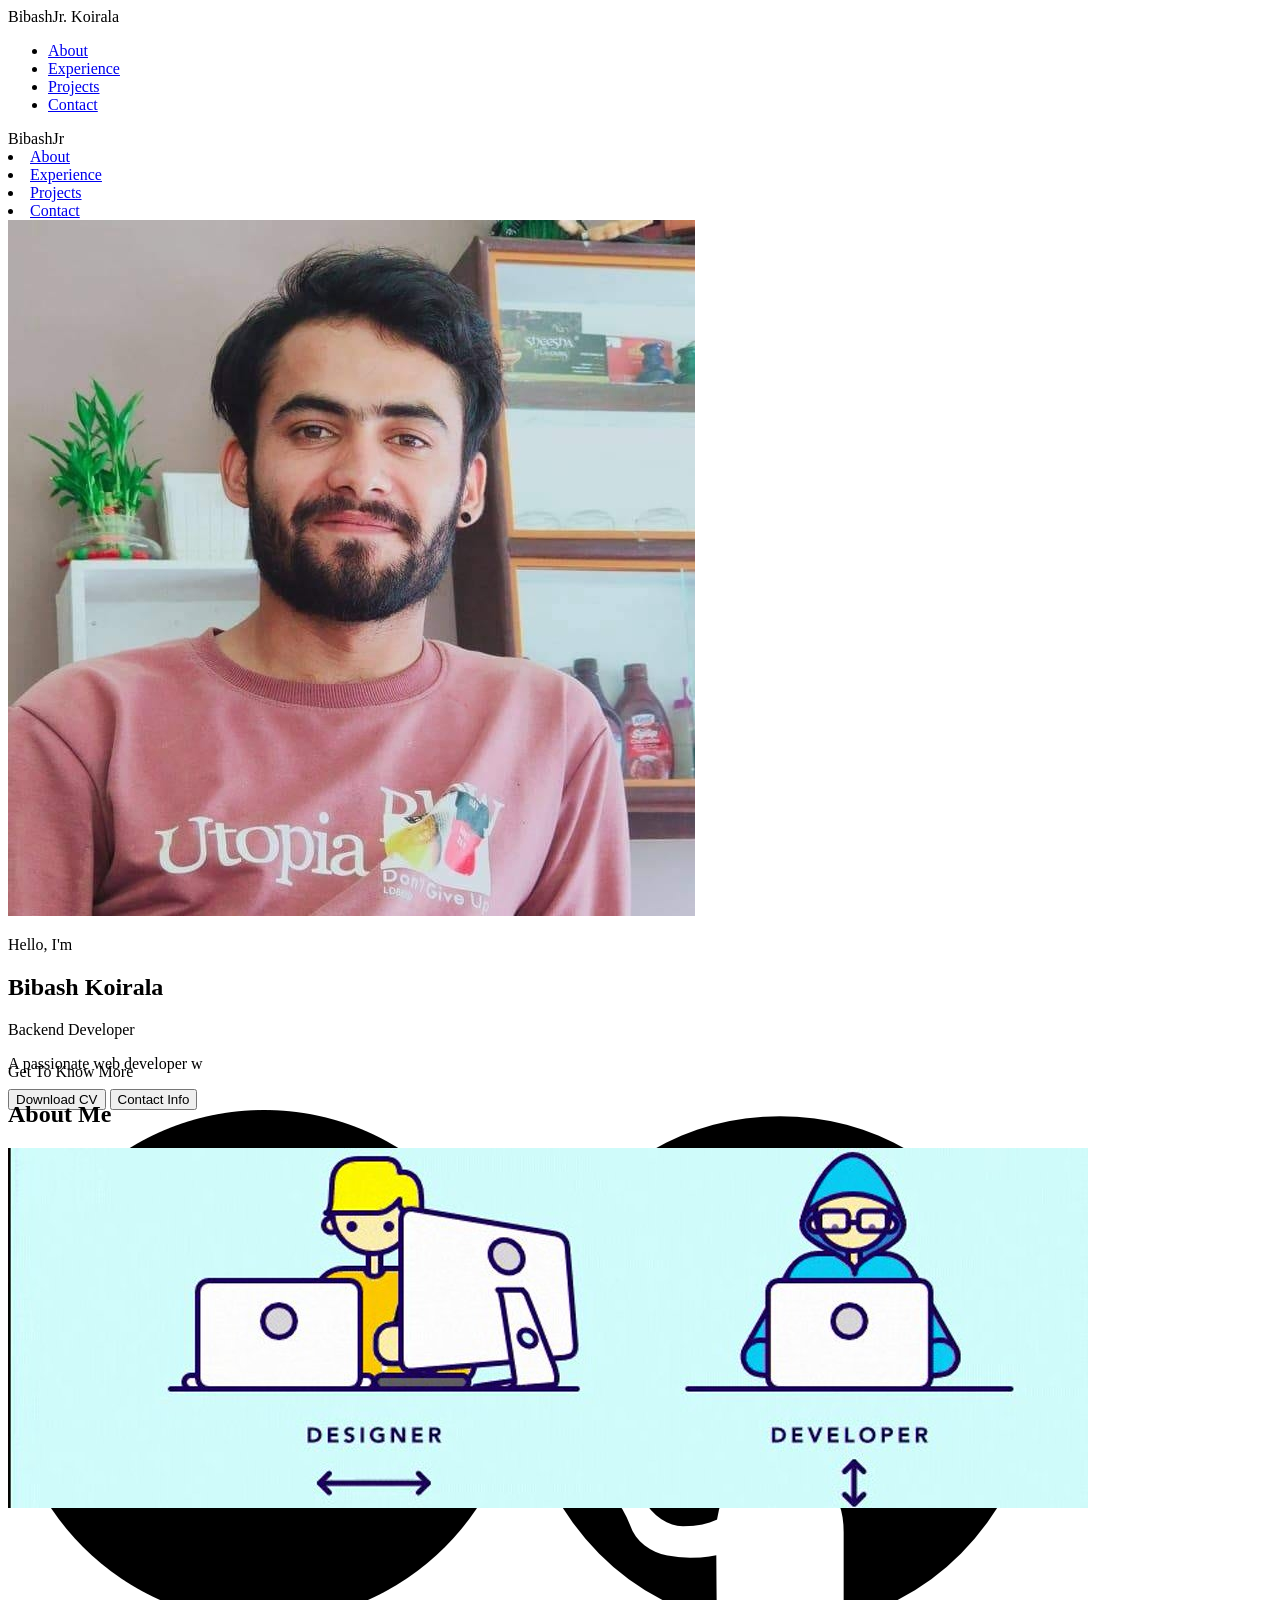
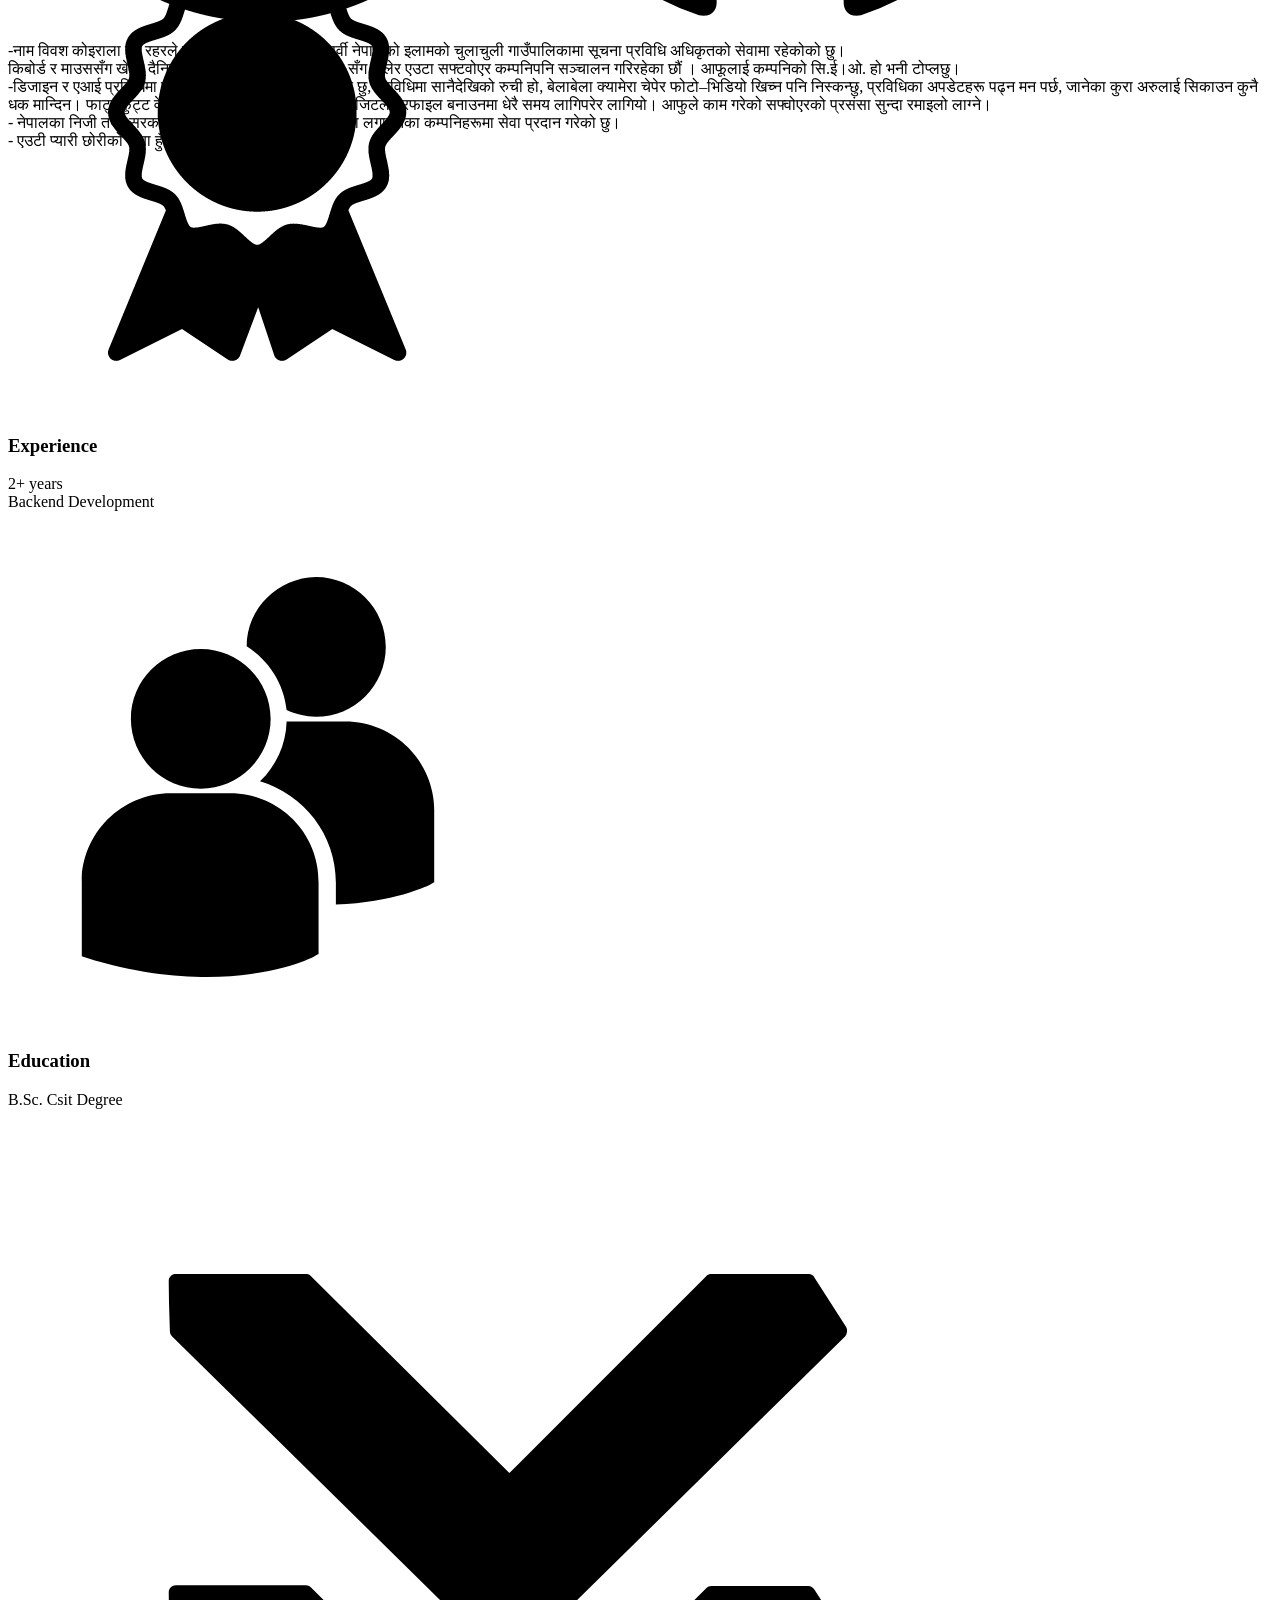
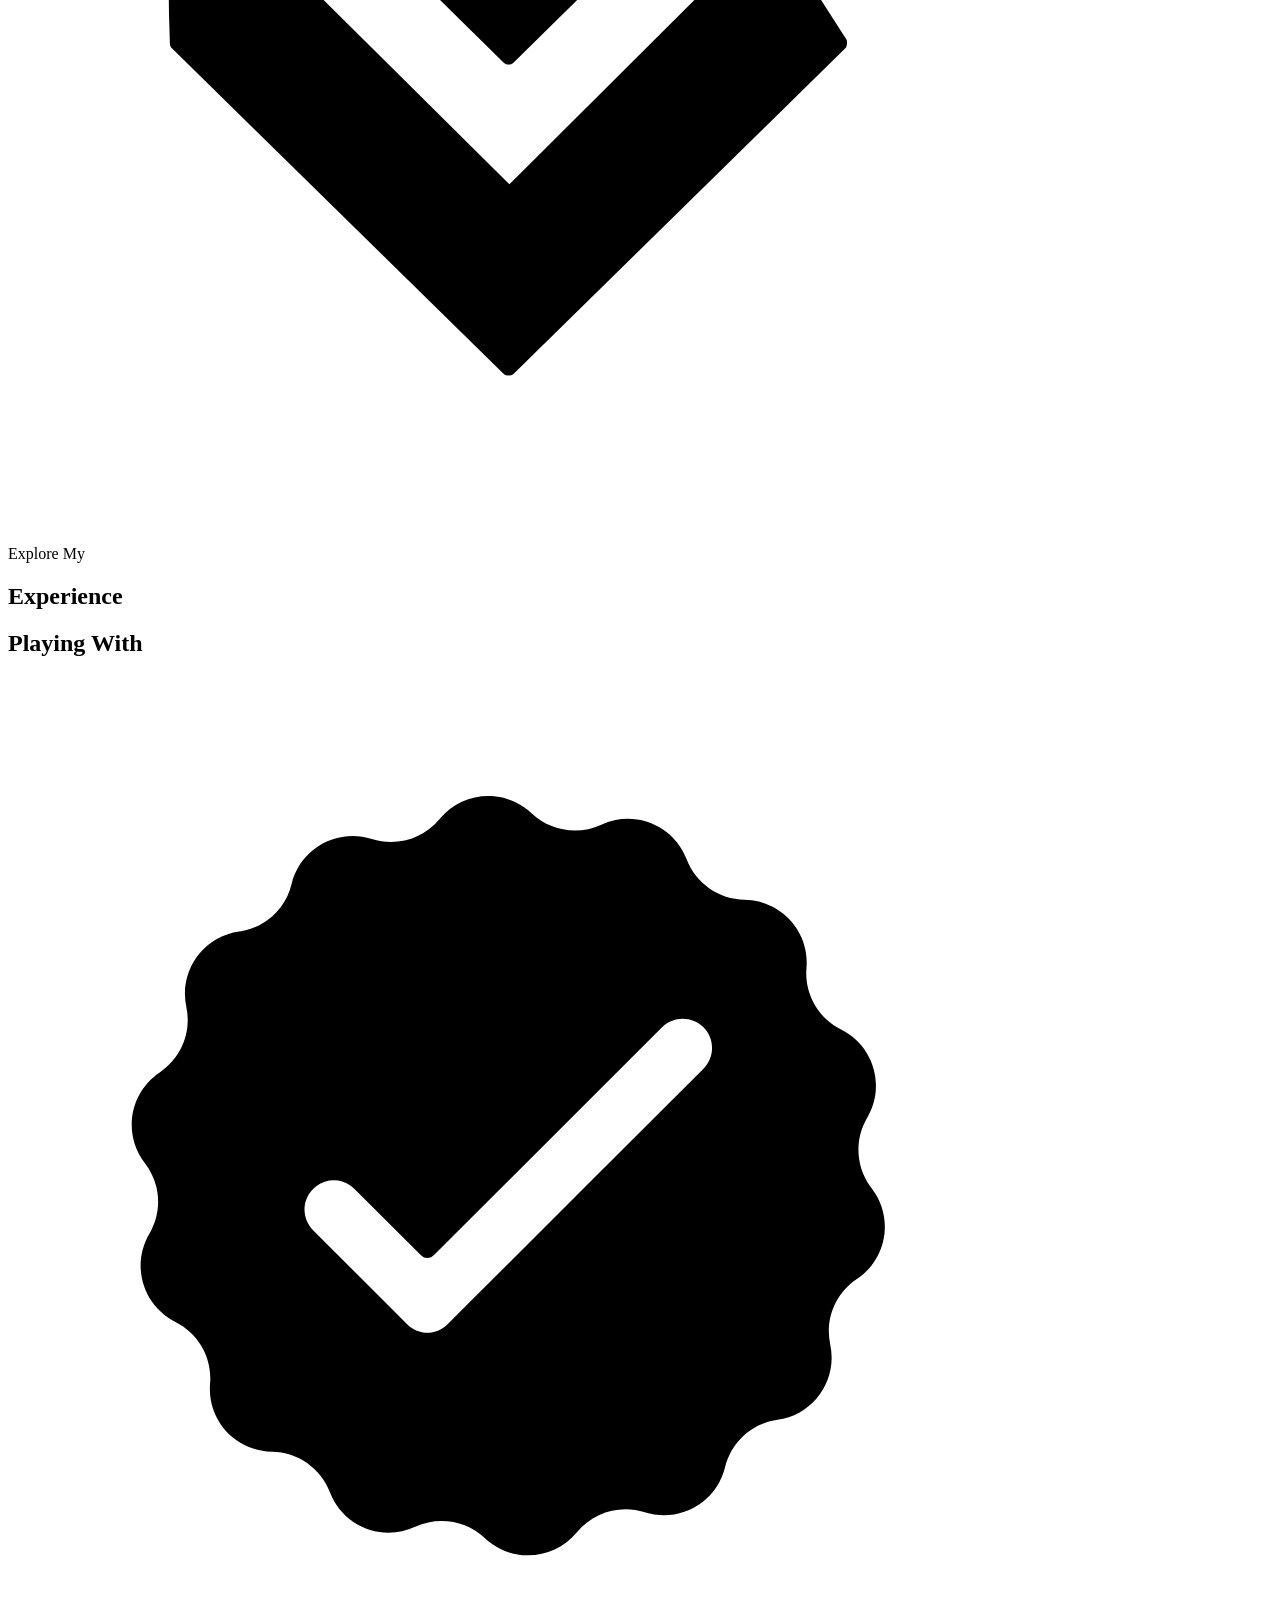
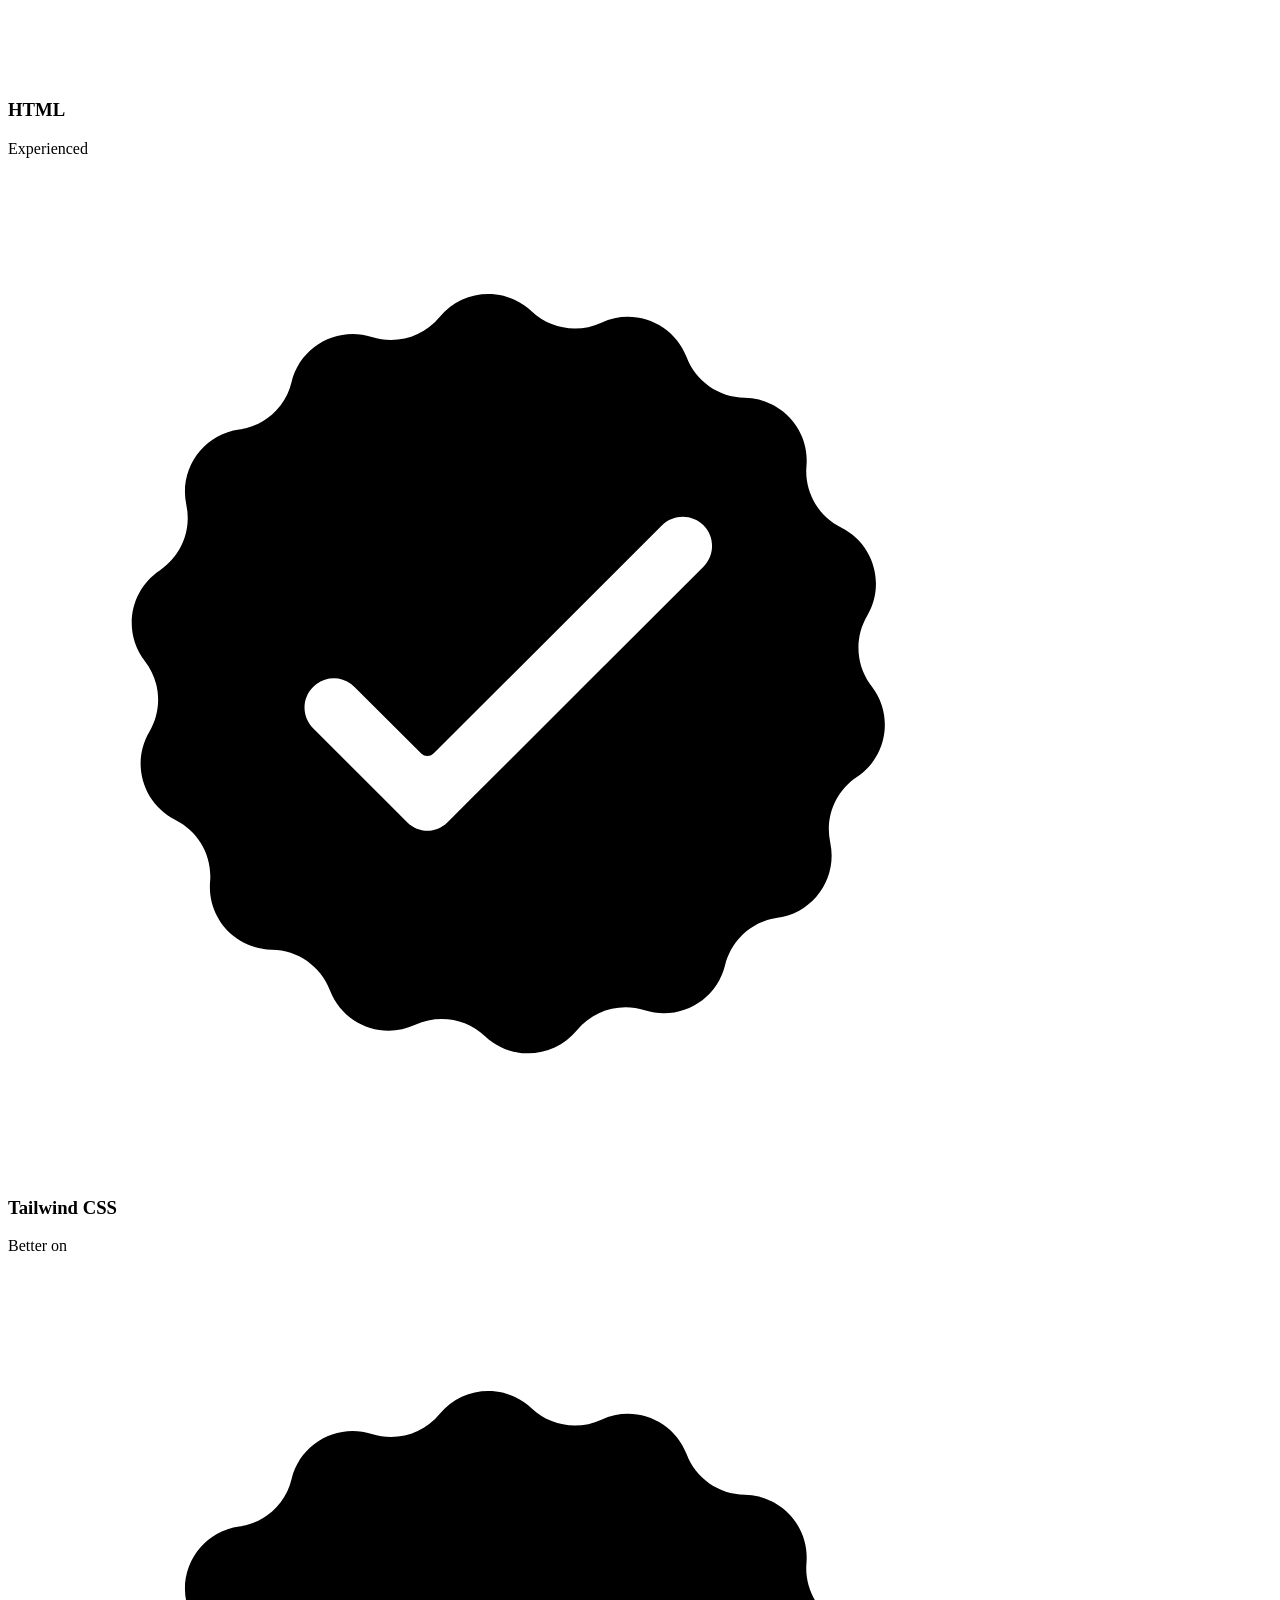
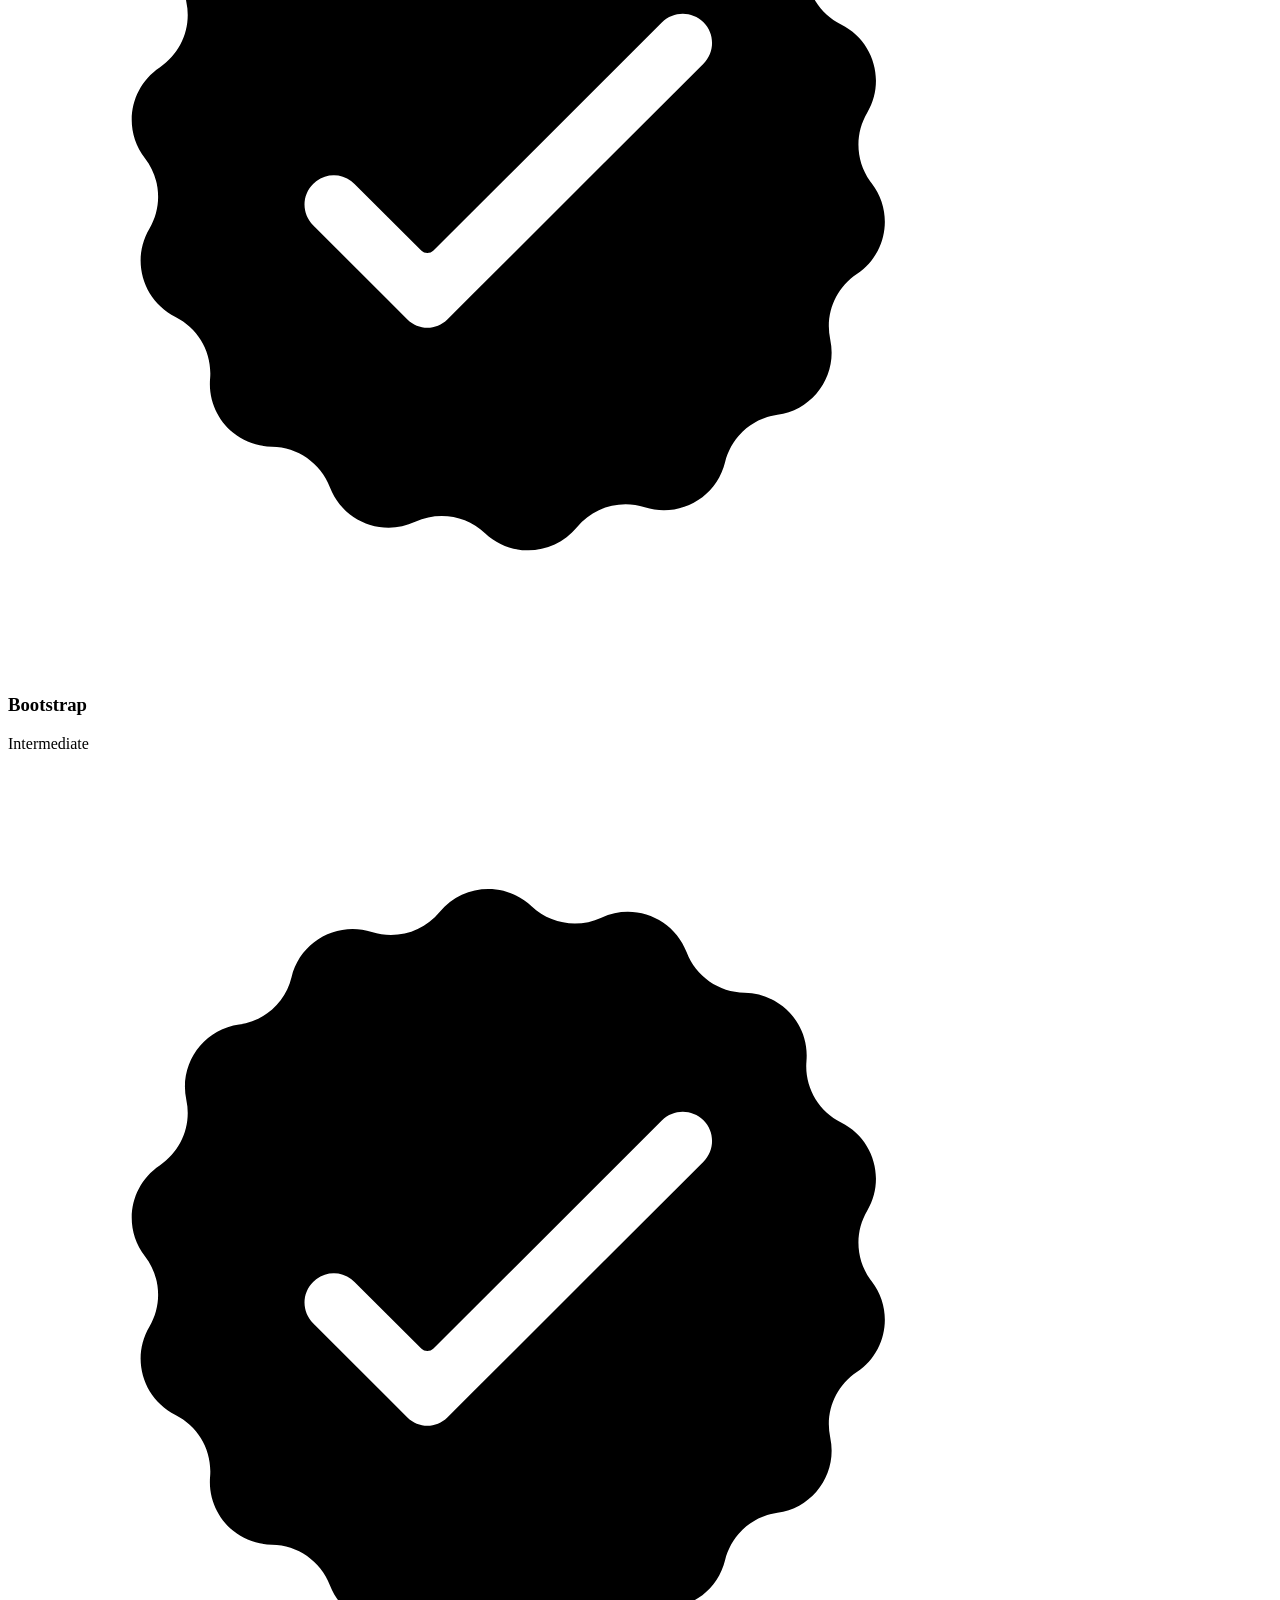
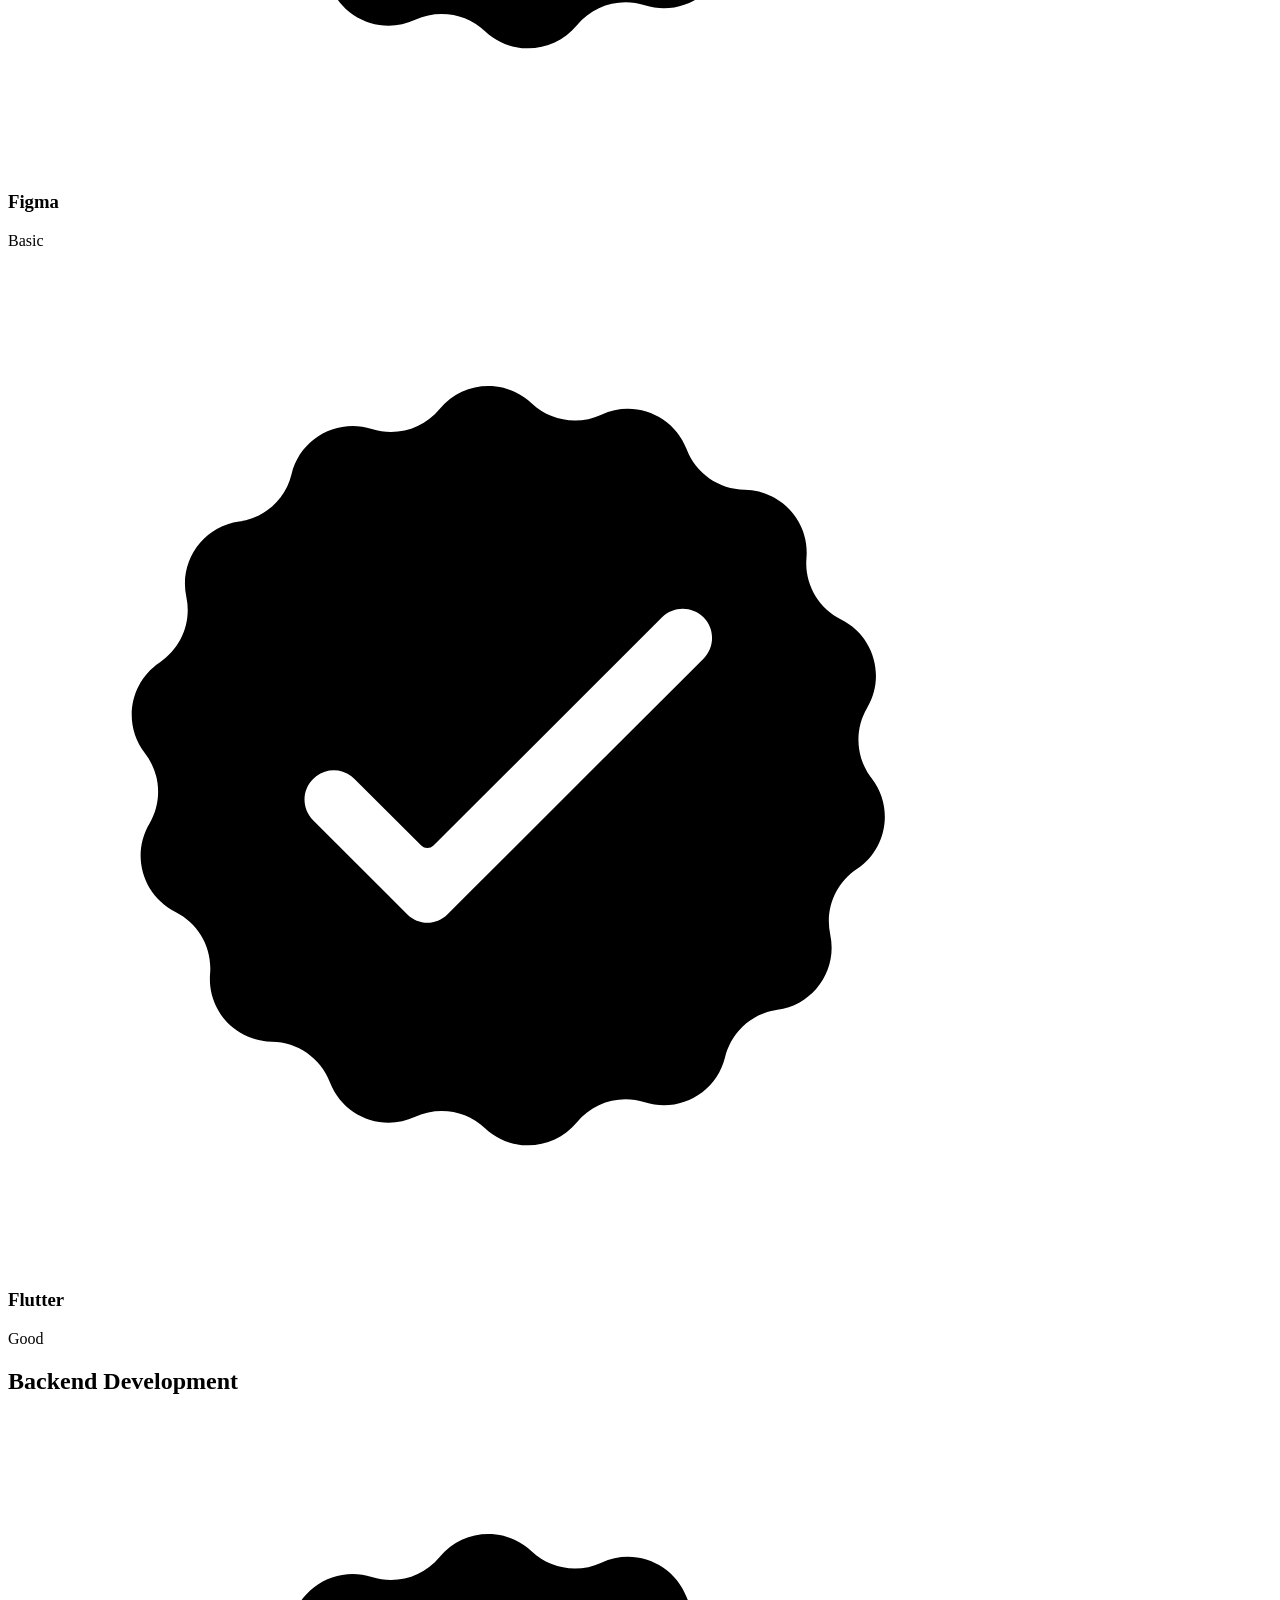
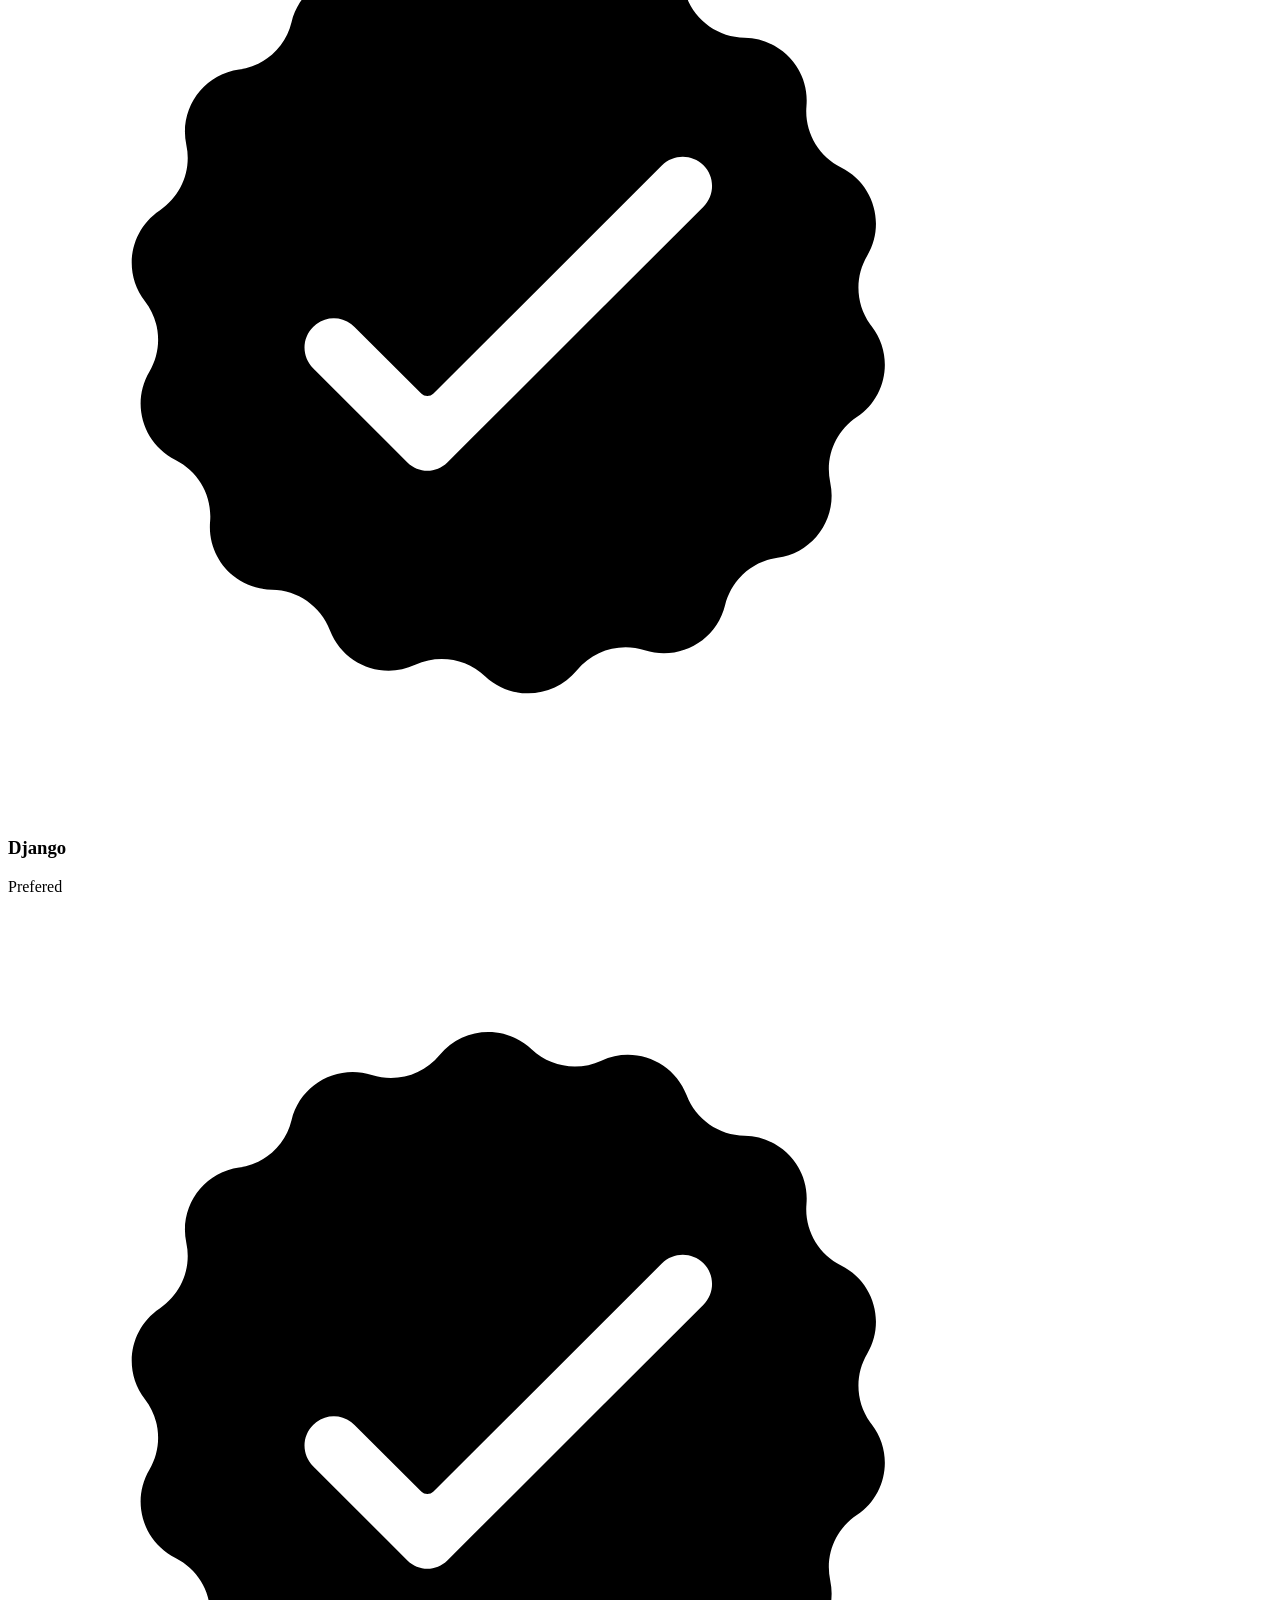
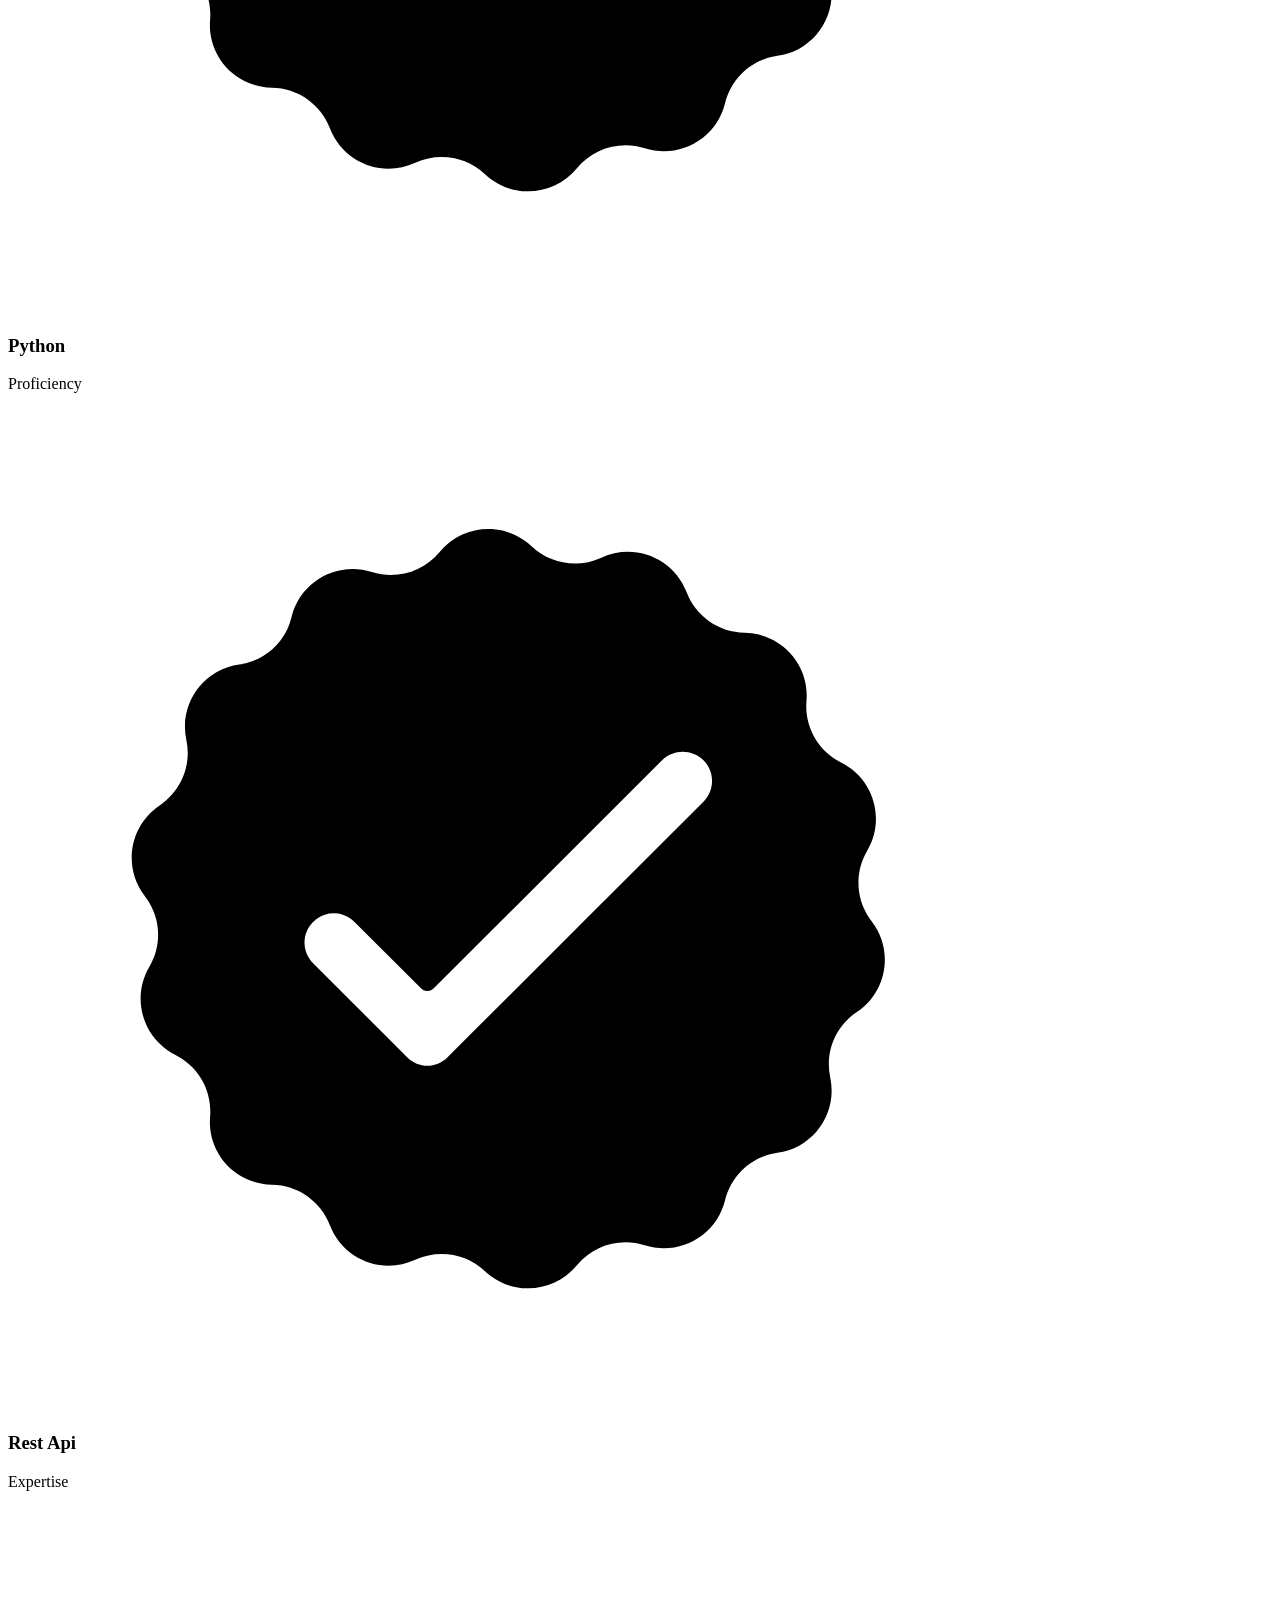
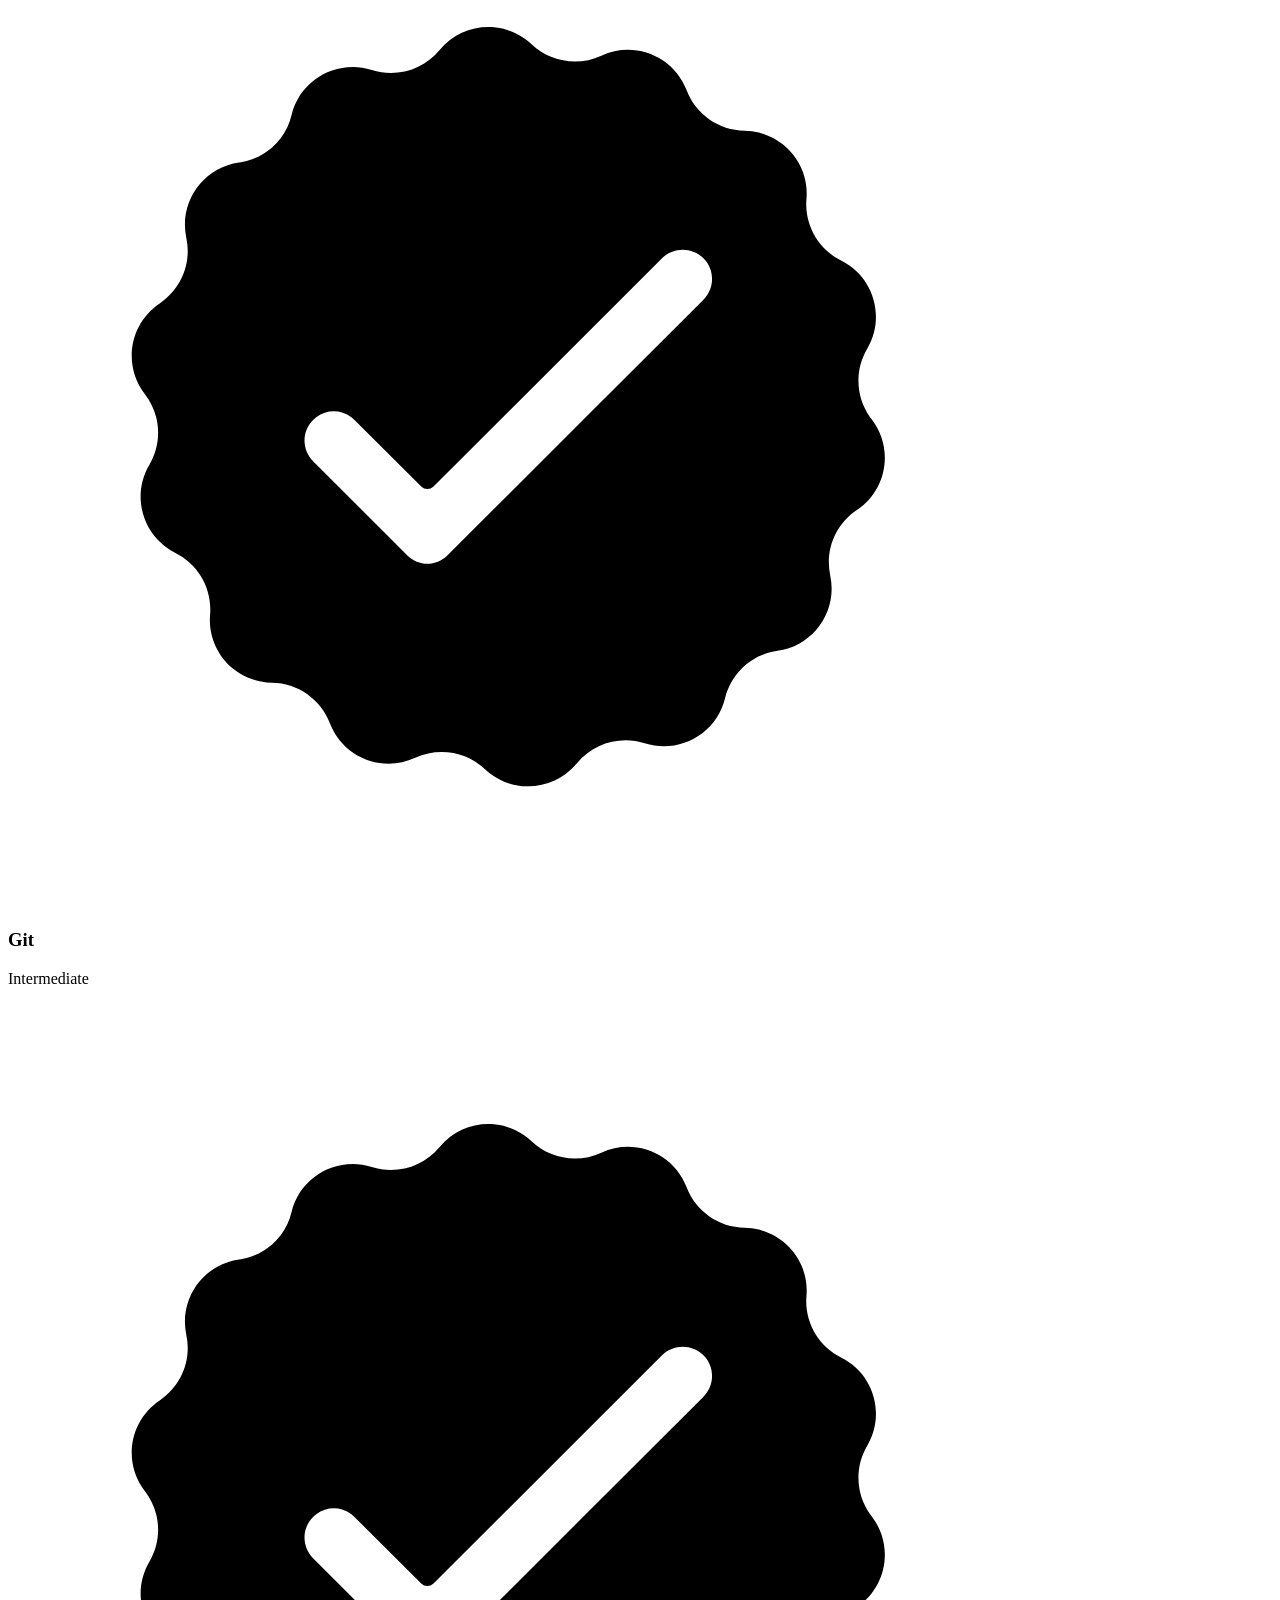
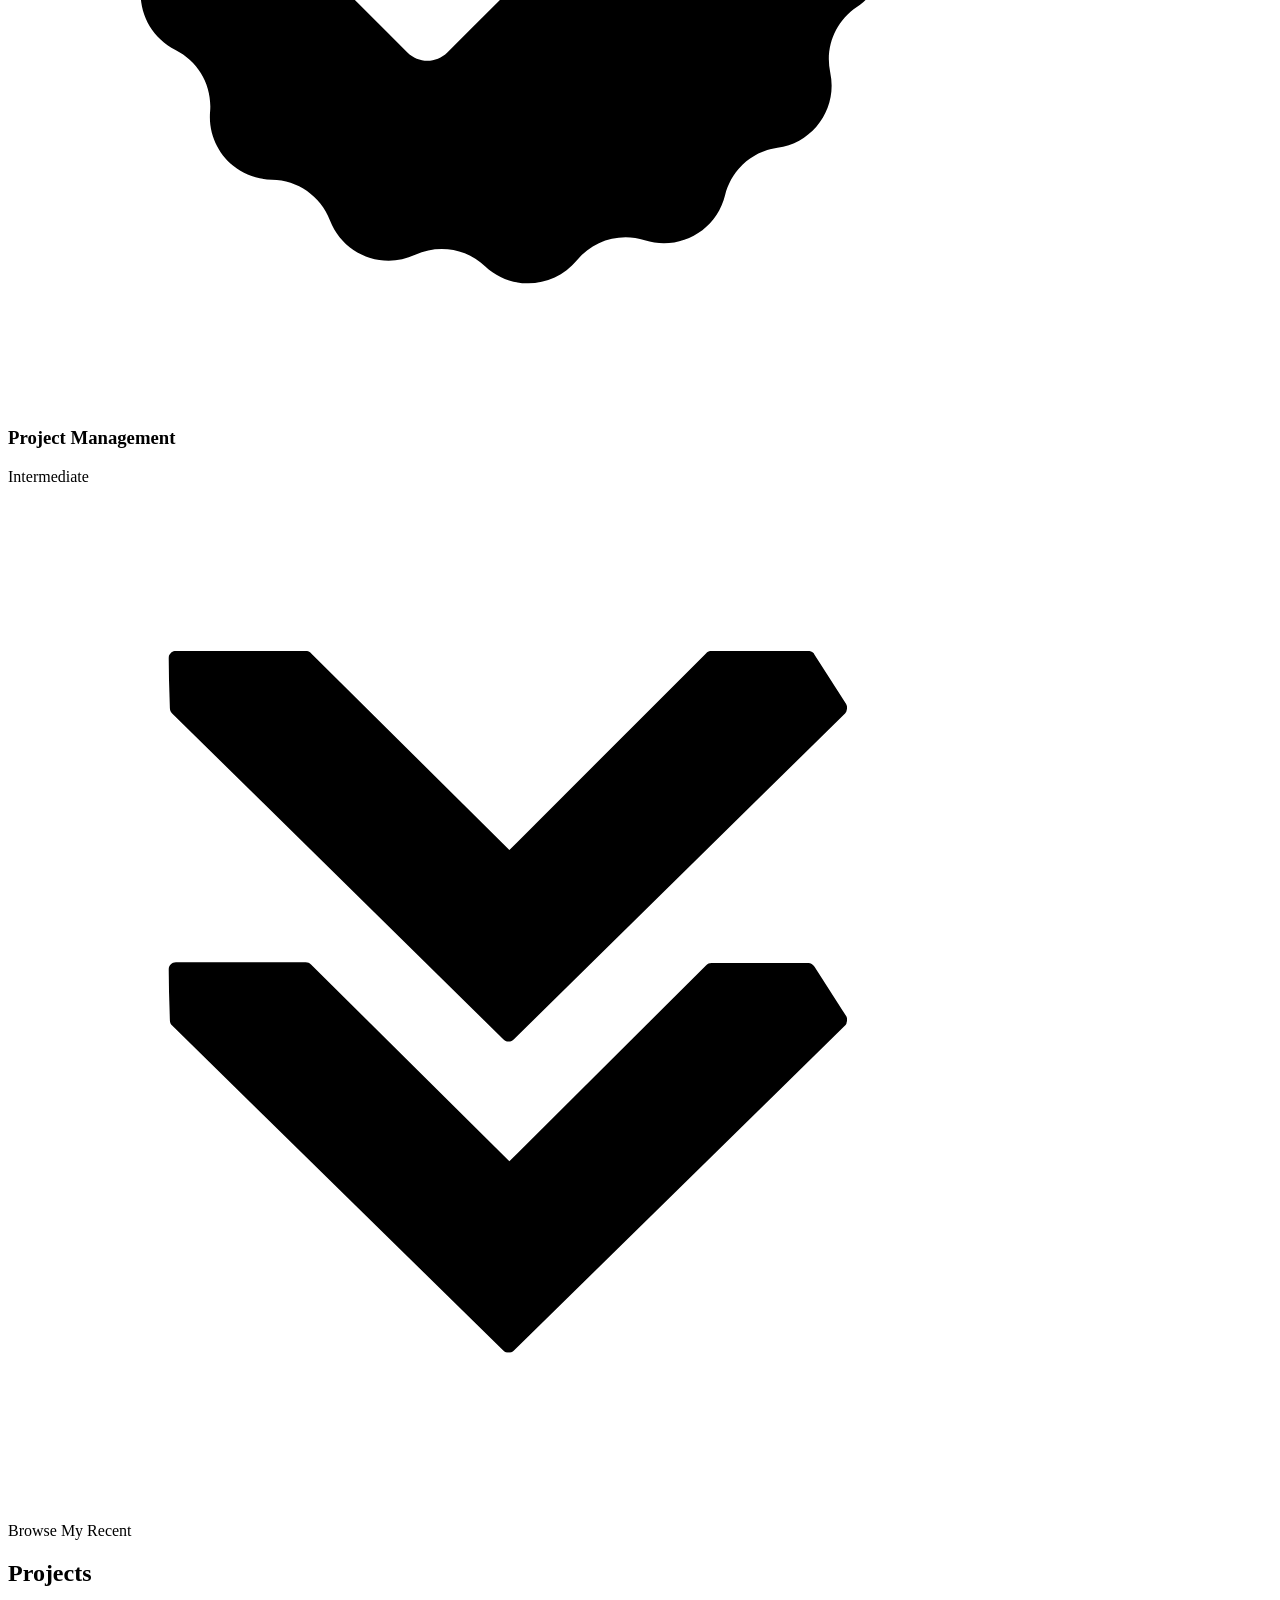
==== commit 9510e1d3: "Update index.html" ====
--- a/index.html
+++ b/index.html
@@ -77,14 +77,14 @@
         </div>
         <div>
           <p>
-            -नाम विवश कोइराला हो, रहरले जुनियर थपेको छु। अहिले पूर्वी नेपालको झापा - इलाममा बसेको छु। <br>
-            किबोर्ड र माउससँग खेल्न दैनिकी हो, आफूलाई कम्प्युटर प्रोग्रामर हो भनी टोप्लछु। <br>
+            -नाम विवश कोइराला हो, रहरले जुनियर थपेको छु। अहिले पूर्वी नेपालको इलामको चुलाचुली गाउँपालिकामा सूचना प्रविधि अधिकृतको सेवामा रहेकोको छु। <br>
+            किबोर्ड र माउससँग खेल्न दैनिकी हो, रहर रहरमा १ जना साथि सँग मिलेर एउटा सफ्टवोएर कम्पनिपनि सञ्चालन गरिरहेका छौं । आफूलाई कम्पनिको सि.ई।ओ. हो भनी टोप्लछु। <br>
 
-          -डिजाइन र एआई प्रविधिमा पनि उत्तेकै रुचि छ। धेरै कुरा सिक्दै छु, प्रविधिमा सानैदेखिको रुची हो, बेलाबेला क्यामेरा चेपेर फोटो–भिडियो खिच्न पनि निस्कन्छु, प्रविधिका अपडेटहरू पढ्न मन पर्छ, जानेका कुरा अरुलाई सिकाउन कुनै  धक मान्दिन। फाट्टफुट्ट वेबसाइट बनाउछु।
+          -डिजाइन र एआई प्रविधिमा पनि उत्तेकै रुचि छ। धेरै कुरा सिक्दै छु, प्रविधिमा सानैदेखिको रुची हो, बेलाबेला क्यामेरा चेपेर फोटो–भिडियो खिच्न पनि निस्कन्छु, प्रविधिका अपडेटहरू पढ्न मन पर्छ, जानेका कुरा अरुलाई सिकाउन कुनै  धक मान्दिन। फाट्टफुट्ट वेबसाइट बनाउछु। पालिकाहरुको डिजिटल प्रफाइल बनाउनमा धेरै समय लागिपरेर लागियो। आफुले काम गरेको सफ्वोएरको प्रसंसा सुन्दा रमाइलो लाग्ने। 
 
-         <br> - नेपालका निजी तथा सरकारी संस्थाहरु, डेनमार्क र फिलिपिन्सका कम्पनिहरूमा सेवा प्रदान गरेको छु। 
+         <br> - नेपालका निजी तथा सरकारी संस्थाहरु, डेनमार्क र अस्ट्रेलिया लगायतका कम्पनिहरूमा सेवा प्रदान गरेको छु। 
 
-          <br>- एउटी प्यारी श्रीमतिको श्रीमान हुँ। मायालु जापानको रहरमा परदेशी भएकी छिन ।
+          <br>- एउटी प्यारी छोरीको बाबा हुँ। छोरीसँग खेल्ने मेरो दैनिकि हो ।
           </p>
         </div>
       </div>
@@ -120,7 +120,7 @@
                 class="icon"
               />
               <h3>Education</h3>
-              <p>B.Sc. Csit Degree<br /> | Self-taught Programmer</p>
+              <p>B.Sc. Csit Degree<br /> </p>
             </div>
           </div>
           <!-- ..................... -->
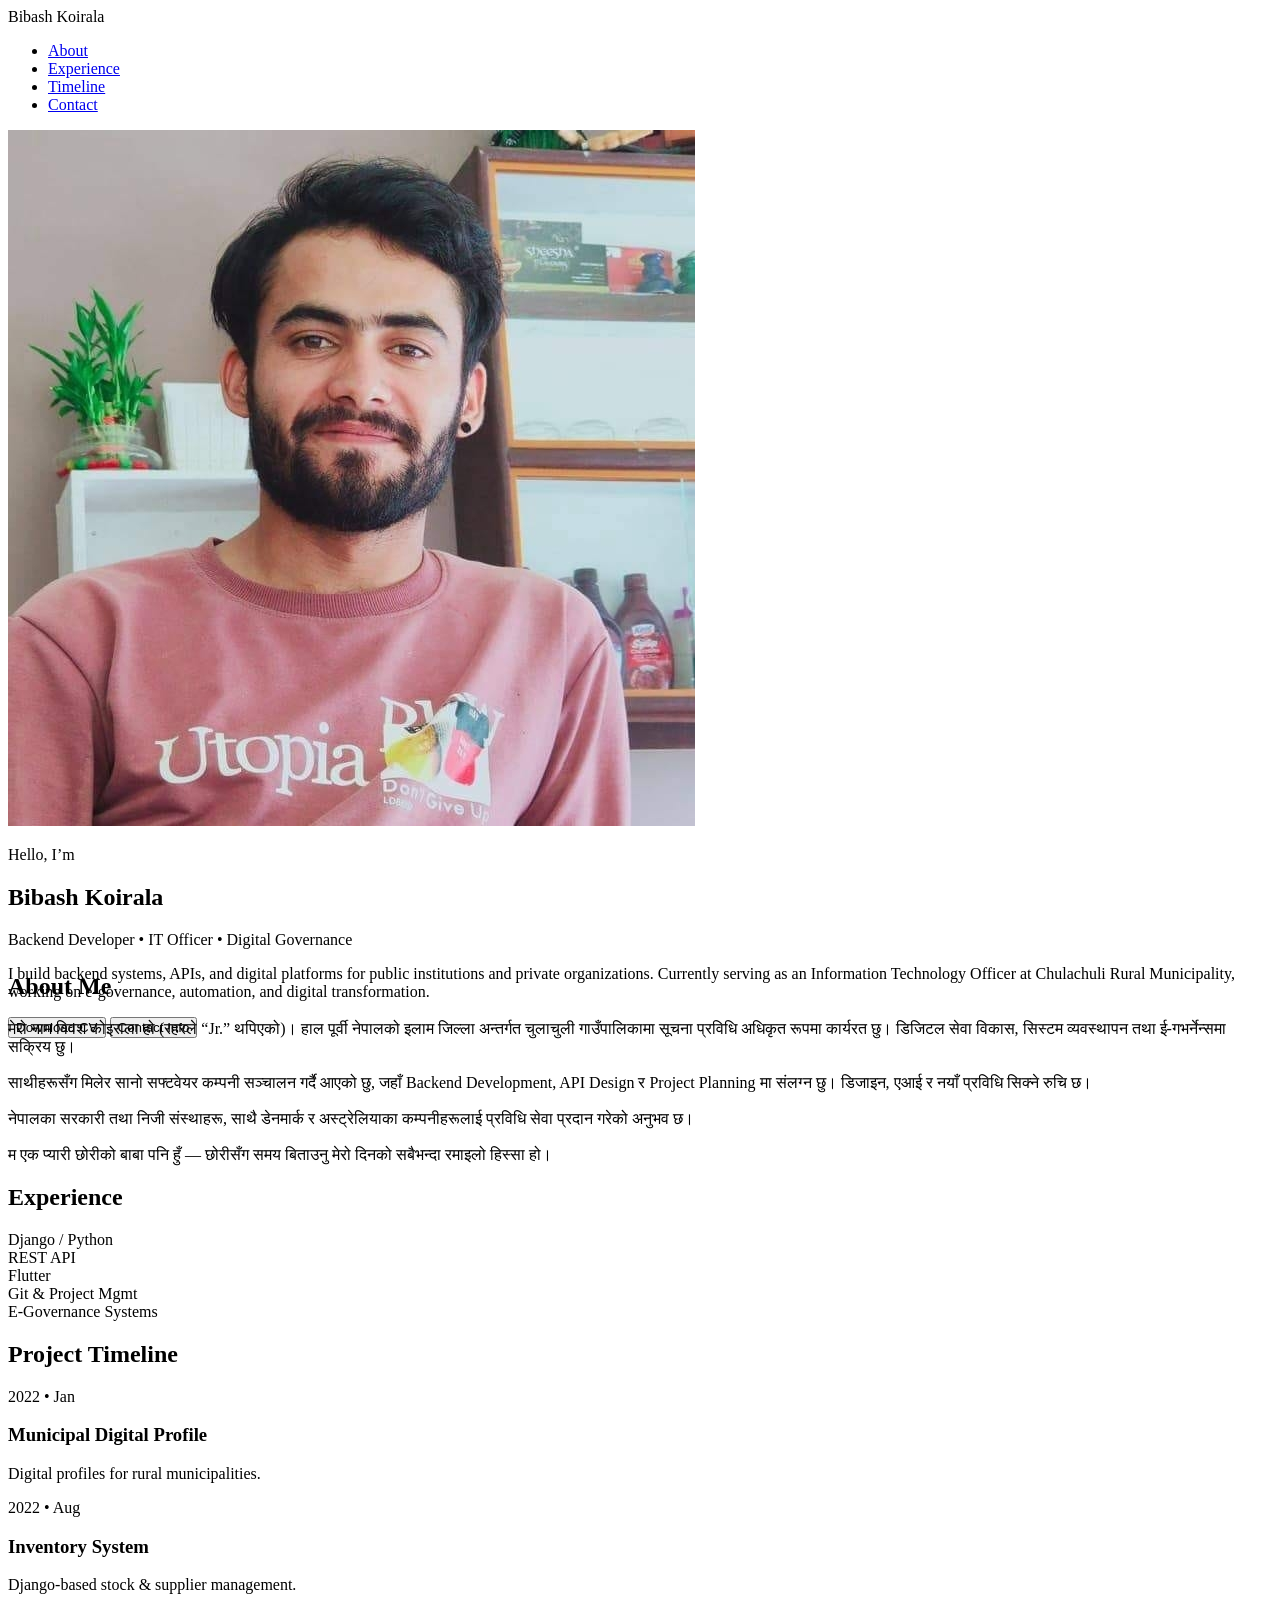
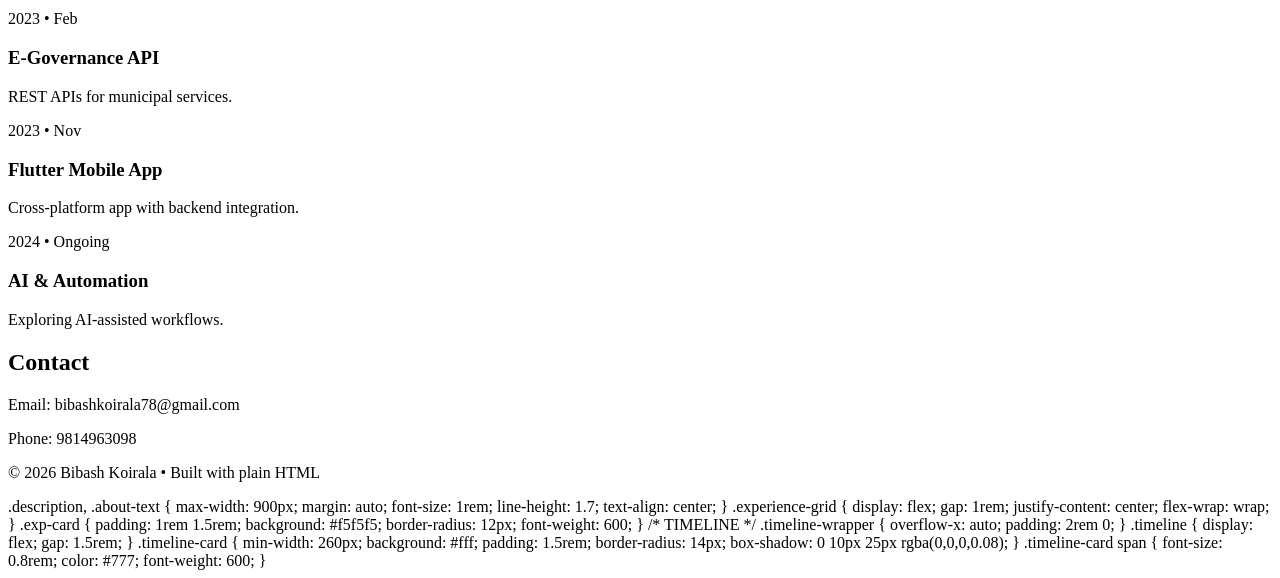
==== commit f9013825: "Revise index.html with updated content and layout Updated the content and structure of the index.htm" ====
--- a/index.html
+++ b/index.html
@@ -1,396 +1,186 @@
 <!DOCTYPE html>
 <html lang="en">
-  <head>
-    <meta charset="UTF-8" />
-    <meta http-equiv="X-UA-Compatible" content="IE=edge" />
-    <meta name="viewport" content="width=device-width, initial-scale=1.0" />
-    <title>Bibashjr.py</title>
-    <link rel="stylesheet" href="style.css" />
-    <link rel="stylesheet" href="mediaqueries.css" />
-  </head>
-  <body>
-    <nav id="desktop-nav">
-      <div class="logo">BibashJr. Koirala</div>
-      <div>
-        <ul class="nav-links">
-          <li><a href="#about">About</a></li>
-          <li><a href="#experience">Experience</a></li>
-          <li><a href="#projects">Projects</a></li>
-          <li><a href="#contact">Contact</a></li>
-        </ul>
+<head>
+  <meta charset="UTF-8" />
+  <meta name="viewport" content="width=device-width, initial-scale=1.0" />
+  <title>Bibash Koirala</title>
+  <link rel="stylesheet" href="style.css" />
+  <link rel="stylesheet" href="mediaqueries.css" />
+</head>
+
+<body>
+  <!-- NAV -->
+  <nav id="desktop-nav">
+    <div class="logo">Bibash Koirala</div>
+    <ul class="nav-links">
+      <li><a href="#about">About</a></li>
+      <li><a href="#experience">Experience</a></li>
+      <li><a href="#timeline">Timeline</a></li>
+      <li><a href="#contact">Contact</a></li>
+    </ul>
+  </nav>
+
+  <!-- PROFILE -->
+  <section id="profile">
+    <div class="section__pic-container">
+      <img src="./assets/profile-pic.jpg" alt="Bibash Koirala" />
+    </div>
+
+    <div class="section__text">
+      <p class="section__text__p1">Hello, I’m</p>
+      <h1 class="title">Bibash Koirala</h1>
+      <p class="section__text__p2">
+        Backend Developer • IT Officer • Digital Governance
+      </p>
+
+      <p class="description">
+        I build backend systems, APIs, and digital platforms for public
+        institutions and private organizations. Currently serving as an
+        Information Technology Officer at Chulachuli Rural Municipality,
+        working on e-governance, automation, and digital transformation.
+      </p>
+
+      <div class="btn-container">
+        <button class="btn btn-color-2">Download CV</button>
+        <button class="btn btn-color-1" onclick="location.href='#contact'">
+          Contact Info
+        </button>
       </div>
-    </nav>
-    <nav id="hamburger-nav">
-      <div class="logo">BibashJr</div>
-      <div class="hamburger-menu">
-        <div class="hamburger-icon" onclick="toggleMenu()">
-          <span></span>
-          <span></span>
-          <span></span>
+    </div>
+  </section>
+
+  <!-- ABOUT -->
+  <section id="about">
+    <h1 class="title">About Me</h1>
+
+    <p class="about-text">
+      मेरो नाम विवश कोइराला हो (रहरले “Jr.” थपिएको)। हाल पूर्वी नेपालको
+      इलाम जिल्ला अन्तर्गत चुलाचुली गाउँपालिकामा सूचना प्रविधि अधिकृत
+      रूपमा कार्यरत छु। डिजिटल सेवा विकास, सिस्टम व्यवस्थापन तथा
+      ई-गभर्नेन्समा सक्रिय छु।
+      <br><br>
+      साथीहरूसँग मिलेर सानो सफ्टवेयर कम्पनी सञ्चालन गर्दै आएको छु,
+      जहाँ Backend Development, API Design र Project Planning मा
+      संलग्न छु। डिजाइन, एआई र नयाँ प्रविधि सिक्ने रुचि छ।
+      <br><br>
+      नेपालका सरकारी तथा निजी संस्थाहरू, साथै डेनमार्क र अस्ट्रेलियाका
+      कम्पनीहरूलाई प्रविधि सेवा प्रदान गरेको अनुभव छ।
+      <br><br>
+      म एक प्यारी छोरीको बाबा पनि हुँ — छोरीसँग समय बिताउनु मेरो
+      दिनको सबैभन्दा रमाइलो हिस्सा हो।
+    </p>
+  </section>
+
+  <!-- EXPERIENCE -->
+  <section id="experience">
+    <h1 class="title">Experience</h1>
+
+    <div class="experience-grid">
+      <div class="exp-card">Django / Python</div>
+      <div class="exp-card">REST API</div>
+      <div class="exp-card">Flutter</div>
+      <div class="exp-card">Git & Project Mgmt</div>
+      <div class="exp-card">E-Governance Systems</div>
+    </div>
+  </section>
+
+  <!-- TIMELINE -->
+  <section id="timeline">
+    <h1 class="title">Project Timeline</h1>
+
+    <div class="timeline-wrapper">
+      <div class="timeline">
+
+        <div class="timeline-card">
+          <span>2022 • Jan</span>
+          <h3>Municipal Digital Profile</h3>
+          <p>Digital profiles for rural municipalities.</p>
         </div>
-        <div class="menu-links">
-          <li><a href="#about" onclick="toggleMenu()">About</a></li>
-          <li><a href="#experience" onclick="toggleMenu()">Experience</a></li>
-          <li><a href="#projects" onclick="toggleMenu()">Projects</a></li>
-          <li><a href="#contact" onclick="toggleMenu()">Contact</a></li>
+
+        <div class="timeline-card">
+          <span>2022 • Aug</span>
+          <h3>Inventory System</h3>
+          <p>Django-based stock & supplier management.</p>
         </div>
+
+        <div class="timeline-card">
+          <span>2023 • Feb</span>
+          <h3>E-Governance API</h3>
+          <p>REST APIs for municipal services.</p>
+        </div>
+
+        <div class="timeline-card">
+          <span>2023 • Nov</span>
+          <h3>Flutter Mobile App</h3>
+          <p>Cross-platform app with backend integration.</p>
+        </div>
+
+        <div class="timeline-card">
+          <span>2024 • Ongoing</span>
+          <h3>AI & Automation</h3>
+          <p>Exploring AI-assisted workflows.</p>
+        </div>
+
       </div>
-    </nav>
-    <section id="profile">
-      <div class="section__pic-container">
-        <img src="./assets/profile-pic.jpg" alt="BibashJr profile picture" />
-      </div>
-      <div class="section__text">
-        <p class="section__text__p1">Hello, I'm</p>
-        <h1 class="title">Bibash Koirala</h1>
-        <p class="section__text__p2">Backend Developer</p>
-        <div class="text-container">
-          <p id="description">
-          
-          </p>
-          
-        </div>
-        <div class="btn-container">
-          <button
-            class="btn btn-color-2"
-            onclick="window.open('./assets/resume-example.pdf')"
-          >
-            Download CV
-          </button>
-          <button class="btn btn-color-1" onclick="location.href='./#contact'">
-            Contact Info
-          </button>
-        </div>
-        <div id="socials-container">
-          <img
-            src="./assets/linkedin.png"
-            alt="My LinkedIn profile"
-            class="icon"
-            onclick="location.href='https://linkedin.com/'"
-          />
-          <img
-            src="./assets/github.png"
-            alt="My Github profile"
-            class="icon"
-            onclick="location.href='https://github.com/'"
-          />
-        </div>
-        <div>
-          <p>
-            -नाम विवश कोइराला हो, रहरले जुनियर थपेको छु। अहिले पूर्वी नेपालको इलामको चुलाचुली गाउँपालिकामा सूचना प्रविधि अधिकृतको सेवामा रहेकोको छु। <br>
-            किबोर्ड र माउससँग खेल्न दैनिकी हो, रहर रहरमा १ जना साथि सँग मिलेर एउटा सफ्टवोएर कम्पनिपनि सञ्चालन गरिरहेका छौं । आफूलाई कम्पनिको सि.ई।ओ. हो भनी टोप्लछु। <br>
+    </div>
+  </section>
 
-          -डिजाइन र एआई प्रविधिमा पनि उत्तेकै रुचि छ। धेरै कुरा सिक्दै छु, प्रविधिमा सानैदेखिको रुची हो, बेलाबेला क्यामेरा चेपेर फोटो–भिडियो खिच्न पनि निस्कन्छु, प्रविधिका अपडेटहरू पढ्न मन पर्छ, जानेका कुरा अरुलाई सिकाउन कुनै  धक मान्दिन। फाट्टफुट्ट वेबसाइट बनाउछु। पालिकाहरुको डिजिटल प्रफाइल बनाउनमा धेरै समय लागिपरेर लागियो। आफुले काम गरेको सफ्वोएरको प्रसंसा सुन्दा रमाइलो लाग्ने। 
+  <!-- CONTACT -->
+  <section id="contact">
+    <h1 class="title">Contact</h1>
+    <p>Email: bibashkoirala78@gmail.com</p>
+    <p>Phone: 9814963098</p>
+  </section>
 
-         <br> - नेपालका निजी तथा सरकारी संस्थाहरु, डेनमार्क र अस्ट्रेलिया लगायतका कम्पनिहरूमा सेवा प्रदान गरेको छु। 
+  <footer>
+    <p>© 2026 Bibash Koirala • Built with plain HTML</p>
+  </footer>
+</body>
+</html>
+.description, .about-text {
+  max-width: 900px;
+  margin: auto;
+  font-size: 1rem;
+  line-height: 1.7;
+  text-align: center;
+}
 
-          <br>- एउटी प्यारी छोरीको बाबा हुँ। छोरीसँग खेल्ने मेरो दैनिकि हो ।
-          </p>
-        </div>
-      </div>
-      
-    </section>
-    <section id="about">
-      <p class="section__text__p1">Get To Know More</p>
-      <h1 class="title">About Me</h1>
-      <div class="section-container">
+.experience-grid {
+  display: flex;
+  gap: 1rem;
+  justify-content: center;
+  flex-wrap: wrap;
+}
 
-        <div class="section__pic-container">
-          <img
-            src="./assets/about-pic.jpg"
-            alt="Profile picture"
-            class="about-pic"
-          />
-        </div>
-        <div class="about-details-container">
-          <div class="about-containers">
-            <div class="details-container">
-              <img
-                src="./assets/experience.png"
-                alt="Experience icon"
-                class="icon"
-              />
-              <h3>Experience</h3>
-              <p>2+ years <br />Backend Development</p>
-            </div>
-            <div class="details-container">
-              <img
-                src="./assets/education.png"
-                alt="Education icon"
-                class="icon"
-              />
-              <h3>Education</h3>
-              <p>B.Sc. Csit Degree<br /> </p>
-            </div>
-          </div>
-          <!-- ..................... -->
-        </div>
-      </div>
-      <img
-        src="./assets/arrow.png"
-        alt="Arrow icon"
-        class="icon arrow"
-        onclick="location.href='./#experience'"
-      />
-    </section>
-    <section id="experience">
-      <p class="section__text__p1">Explore My</p>
-      <h1 class="title">Experience</h1>
-      <div class="experience-details-container">
-        <div class="about-containers">
-          <div class="details-container">
-            <h2 class="experience-sub-title">Playing With</h2>
-            <div class="article-container">
-              <article>
-                <img
-                  src="./assets/checkmark.png"
-                  alt="Experience icon"
-                  class="icon"
-                />
-                <div>
-                  <h3>HTML</h3>
-                  <p>Experienced</p>
-                </div>
-              </article>
-              <article>
-                <img
-                  src="./assets/checkmark.png"
-                  alt="Experience icon"
-                  class="icon"
-                />
-                <div>
-                  <h3>Tailwind CSS</h3>
-                  <p>Better on</p>
-                </div>
-              </article>
-              <article>
-                <img
-                  src="./assets/checkmark.png"
-                  alt="Experience icon"
-                  class="icon"
-                />
-                <div>
-                  <h3>Bootstrap</h3>
-                  <p>Intermediate</p>
-                </div>
-              </article>
-              <article>
-                <img
-                  src="./assets/checkmark.png"
-                  alt="Experience icon"
-                  class="icon"
-                />
-                <div>
-                  <h3>Figma</h3>
-                  <p>Basic</p>
-                </div>
-              </article>
-              <article>
-                <img
-                  src="./assets/checkmark.png"
-                  alt="Experience icon"
-                  class="icon"
-                />
-                <div>
-                  <h3>Flutter</h3>
-                  <p>Good</p>
-                </div>
-              </article>
-              
-            </div>
-          </div>
-          <div class="details-container">
-            <h2 class="experience-sub-title">Backend Development</h2>
-            <div class="article-container">
-              <article>
-                <img
-                  src="./assets/checkmark.png"
-                  alt="Experience icon"
-                  class="icon"
-                />
-                <div>
-                  <h3>Django</h3>
-                  <p>Prefered</p>
-                </div>
-              </article>
-              <article>
-                <img
-                  src="./assets/checkmark.png"
-                  alt="Experience icon"
-                  class="icon"
-                />
-                <div>
-                  <h3>Python</h3>
-                  <p>Proficiency</p>
-                </div>
-              </article>
-              <article>
-                <img
-                  src="./assets/checkmark.png"
-                  alt="Experience icon"
-                  class="icon"
-                />
-                <div>
-                  <h3>Rest Api</h3>
-                  <p>Expertise</p>
-                </div>
-              </article>
-              <article>
-                <img
-                  src="./assets/checkmark.png"
-                  alt="Experience icon"
-                  class="icon"
-                />
-                <div>
-                  <h3>Git</h3>
-                  <p>Intermediate</p>
-                </div>
-              </article>
-              <article>
-                <img
-                  src="./assets/checkmark.png"
-                  alt="Experience icon"
-                  class="icon"
-                />
-                <div>
-                  <h3>Project Management</h3>
-                  <p>Intermediate</p>
-                </div>
-              </article>
-            </div>
-          </div>
-        </div>
-      </div>
-      <img
-        src="./assets/arrow.png"
-        alt="Arrow icon"
-        class="icon arrow"
-        onclick="location.href='./#projects'"
-      />
-    </section>
-    <section id="projects">
-      <p class="section__text__p1">Browse My Recent</p>
-      <h1 class="title">Projects</h1>
-      <div class="experience-details-container">
-        <div class="about-containers">
-          <div class="details-container color-container">
-            <div class="article-container">
-              <img
-                src="./assets/project-1.png"
-                alt="Project 1"
-                class="project-img"
-              />
-            </div>
-            <h2 class="experience-sub-title project-title">Project One</h2>
-            <div class="btn-container">
-              <button
-                class="btn btn-color-2 project-btn"
-                onclick="location.href='https://github.com/'"
-              >
-                Github
-              </button>
-              <button
-                class="btn btn-color-2 project-btn"
-                onclick="location.href='https://github.com/'"
-              >
-                Live Demo
-              </button>
-            </div>
-          </div>
-          <div class="details-container color-container">
-            <div class="article-container">
-              <img
-                src="./assets/project-2.png"
-                alt="Project 2"
-                class="project-img"
-              />
-            </div>
-            <h2 class="experience-sub-title project-title">Project Two</h2>
-            <div class="btn-container">
-              <button
-                class="btn btn-color-2 project-btn"
-                onclick="location.href='https://github.com/'"
-              >
-                Github
-              </button>
-              <button
-                class="btn btn-color-2 project-btn"
-                onclick="location.href='https://github.com/'"
-              >
-                Live Demo
-              </button>
-            </div>
-          </div>
-          <div class="details-container color-container">
-            <div class="article-container">
-              <img
-                src="./assets/project-3.png"
-                alt="Project 3"
-                class="project-img"
-              />
-            </div>
-            <h2 class="experience-sub-title project-title">Project Three</h2>
-            <div class="btn-container">
-              <button
-                class="btn btn-color-2 project-btn"
-                onclick="location.href='https://github.com/'"
-              >
-                Github
-              </button>
-              <button
-                class="btn btn-color-2 project-btn"
-                onclick="location.href='https://github.com/'"
-              >
-                Live Demo
-              </button>
-            </div>
-          </div>
-        </div>
-      </div>
-      <img
-        src="./assets/arrow.png"
-        alt="Arrow icon"
-        class="icon arrow"
-        onclick="location.href='./#projects'"
-      />
-    </section>
-    <section id="contact">
-      <p class="section__text__p1">Get in Touch - 9814963098</p>
-      <h1 class="title">Contact Me</h1>
-      <div class="contact-info-upper-container">
-        <div class="contact-info-container">
-          <img
-            src="./assets/email.png"
-            alt="Email icon"
-            class="icon contact-icon email-icon"
-          />
-          <p><a href="mailto:bibashkoirala78@gmail.com">bibashkoirala78@gmail.com</a></p>
-        </div>
-        <div class="contact-info-container">
-          <img
-            src="./assets/linkedin.png"
-            alt="LinkedIn icon"
-            class="icon contact-icon"
-          />
-          <p><a href="https://www.linkedin.com">LinkedIn</a></p>
-        </div>
-      </div>
-    </section>
-    <footer>
-      <nav>
-        <div class="nav-links-container">
-          <ul class="nav-links">
-            <li><a href="#about">About</a></li>
-            <li><a href="#experience">Experience</a></li>
-            <li><a href="#projects">Projects</a></li>
-            <li><a href="#contact">Contact</a></li>
-          </ul>
-        </div>
-      </nav>
-      <p>Design Contributer &#169; 2023 John Doe. </p>
-    </footer>
-    <script src="script.js">
-      
-    </script>
-  </body>
-</html>
+.exp-card {
+  padding: 1rem 1.5rem;
+  background: #f5f5f5;
+  border-radius: 12px;
+  font-weight: 600;
+}
+
+/* TIMELINE */
+.timeline-wrapper {
+  overflow-x: auto;
+  padding: 2rem 0;
+}
+
+.timeline {
+  display: flex;
+  gap: 1.5rem;
+}
+
+.timeline-card {
+  min-width: 260px;
+  background: #fff;
+  padding: 1.5rem;
+  border-radius: 14px;
+  box-shadow: 0 10px 25px rgba(0,0,0,0.08);
+}
+
+.timeline-card span {
+  font-size: 0.8rem;
+  color: #777;
+  font-weight: 600;
+}
+
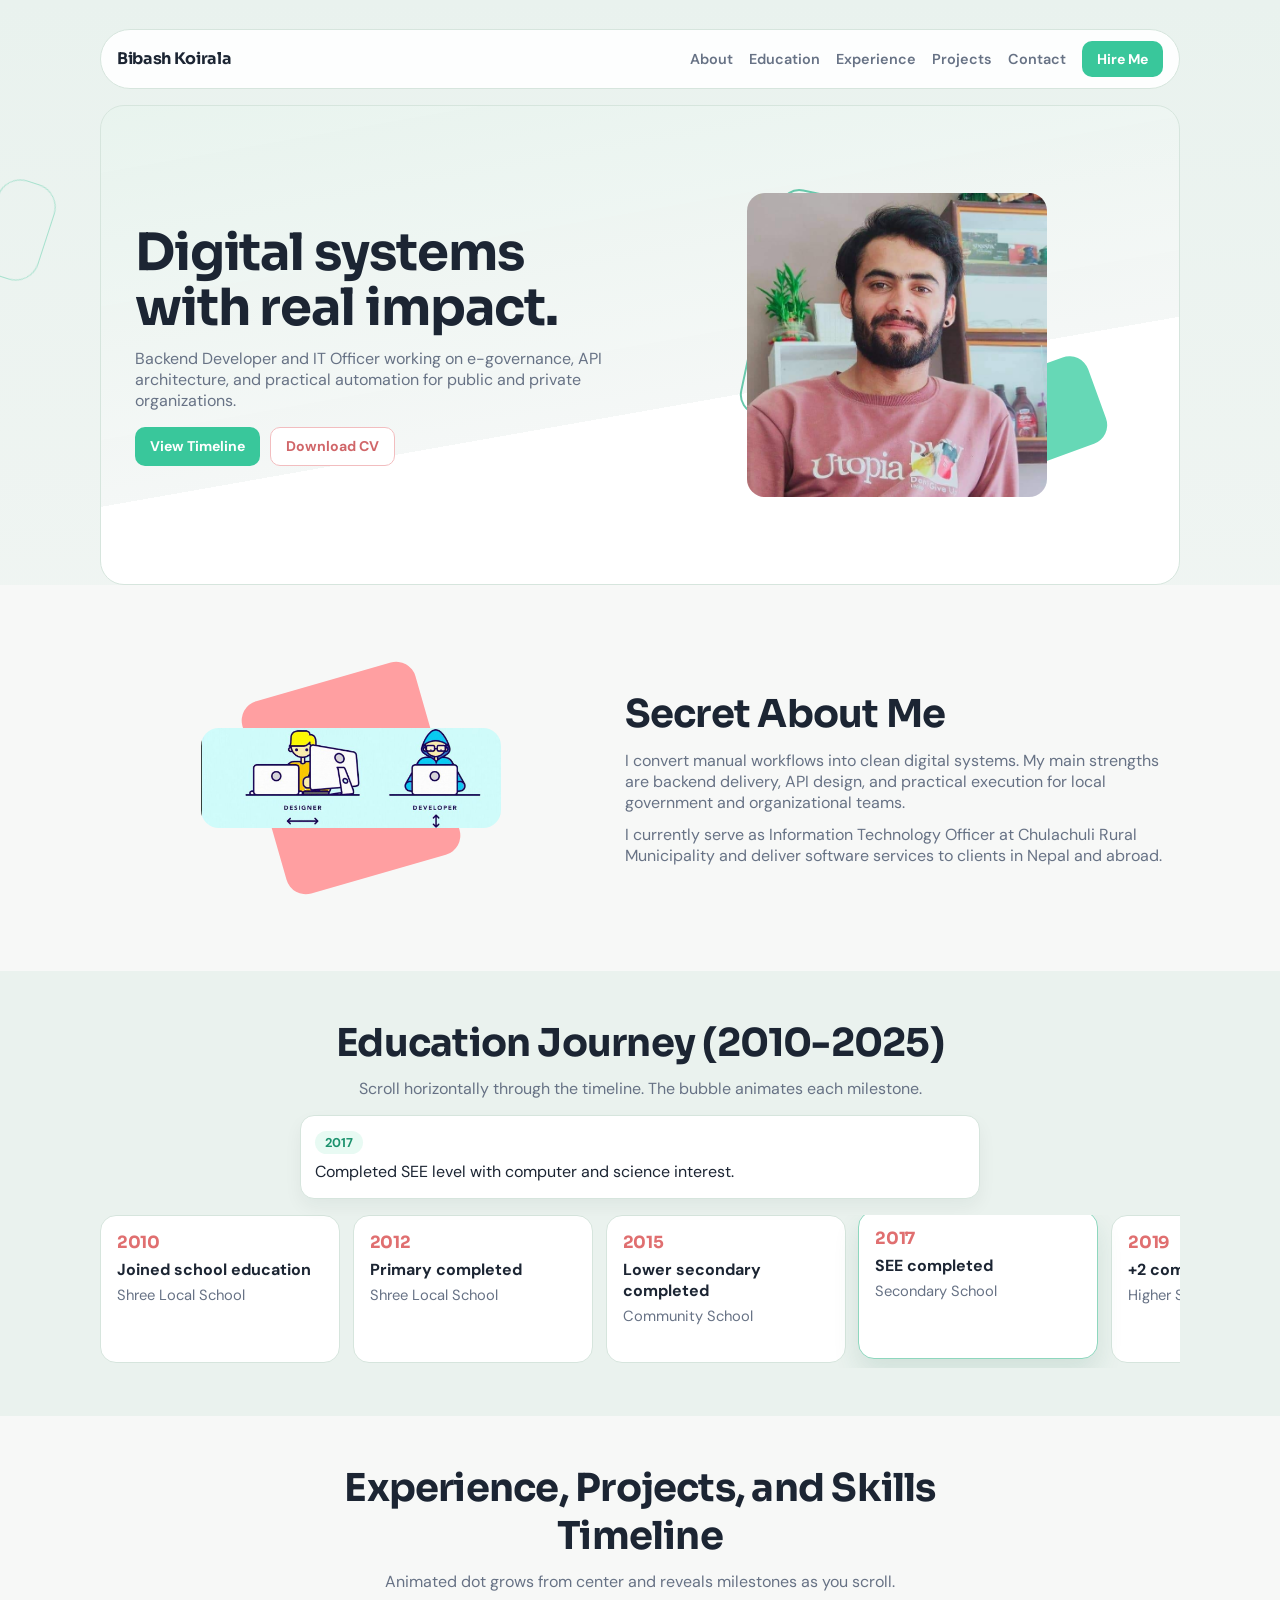
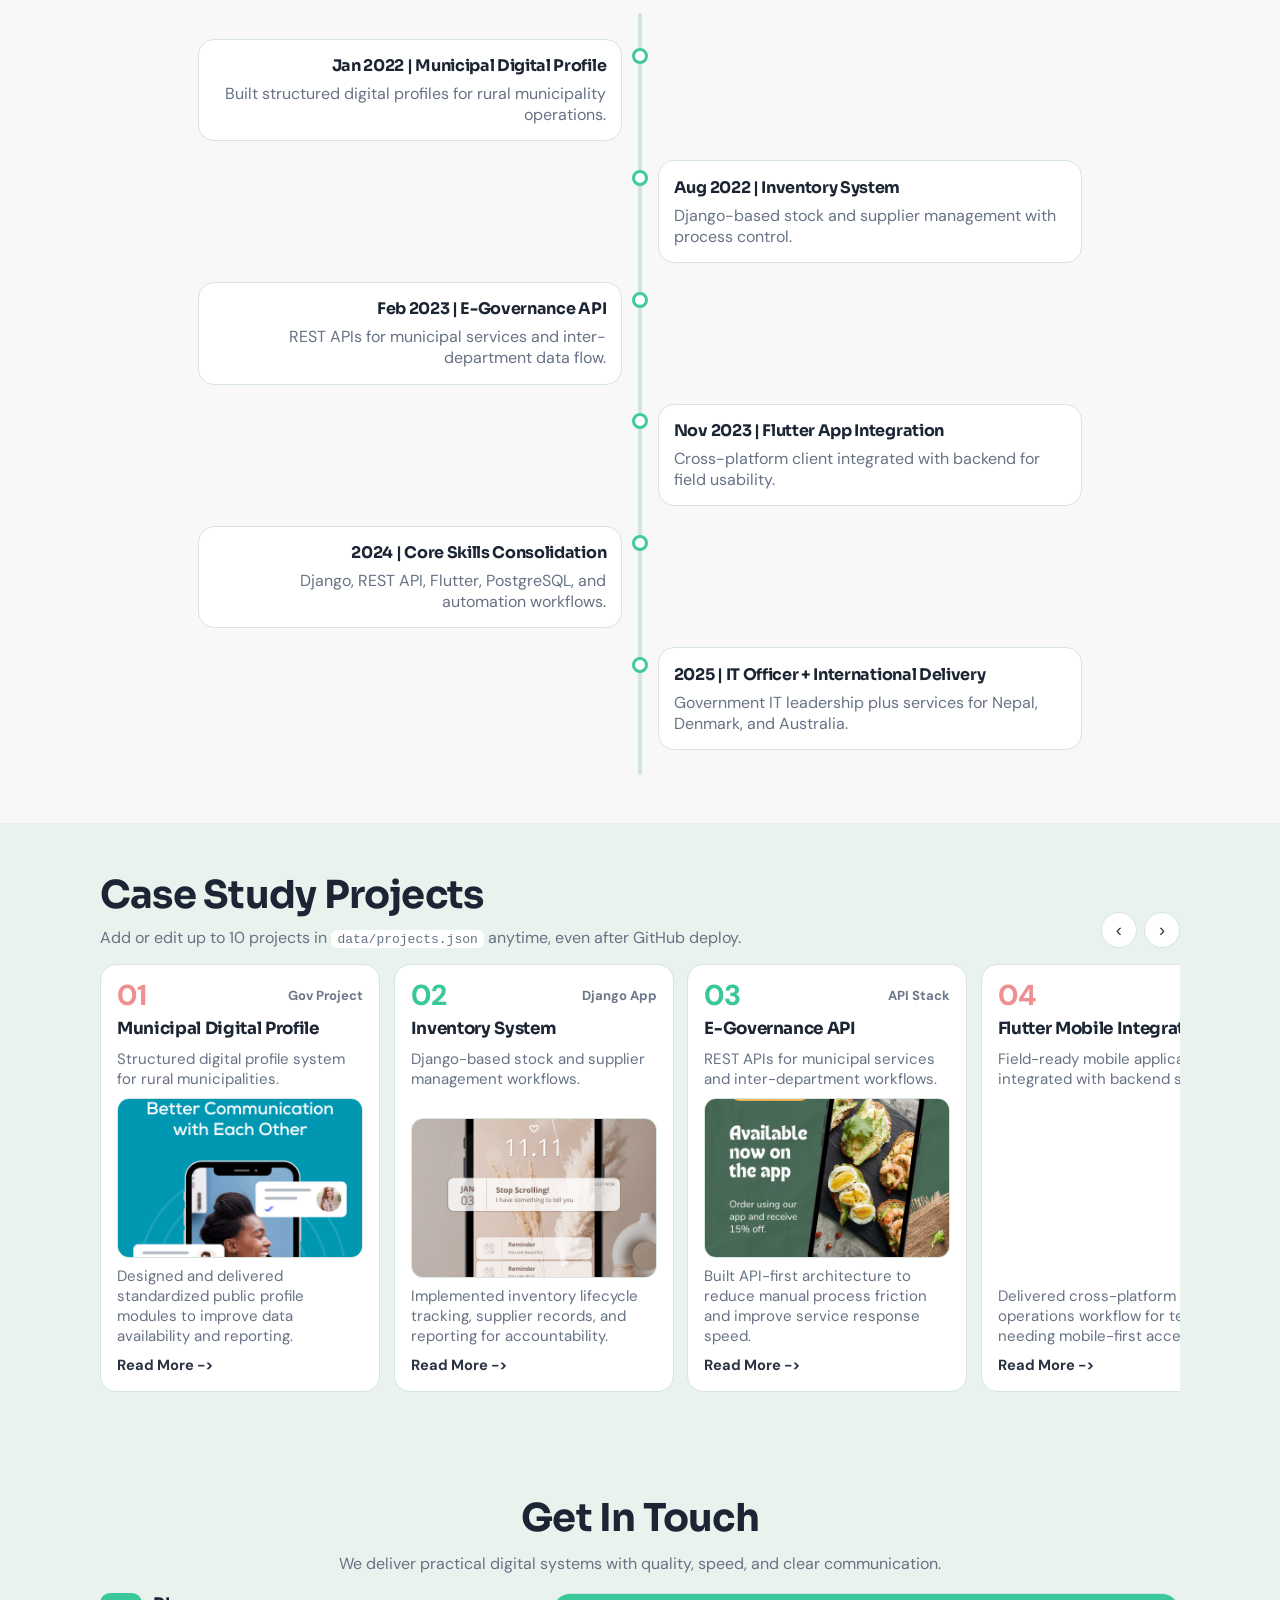
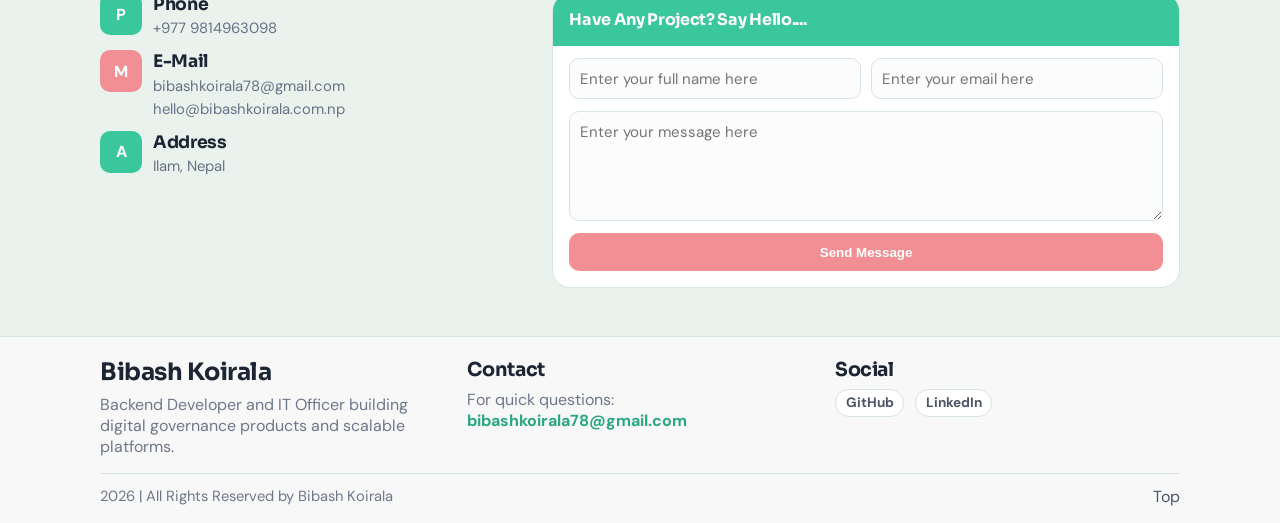
==== commit 3b98a312: "feat: rebuild portfolio with animated timelines, dynamic projects, and reference-style contact/foote" ====
--- a/index.html
+++ b/index.html
@@ -1,186 +1,285 @@
-<!DOCTYPE html>
+﻿<!DOCTYPE html>
 <html lang="en">
 <head>
   <meta charset="UTF-8" />
   <meta name="viewport" content="width=device-width, initial-scale=1.0" />
-  <title>Bibash Koirala</title>
-  <link rel="stylesheet" href="style.css" />
-  <link rel="stylesheet" href="mediaqueries.css" />
+  <meta name="description" content="Bibash Koirala portfolio timeline" />
+  <title>Bibash Koirala | Timeline Portfolio</title>
+  <link rel="preconnect" href="https://fonts.googleapis.com" />
+  <link rel="preconnect" href="https://fonts.gstatic.com" crossorigin />
+  <link href="https://fonts.googleapis.com/css2?family=Sora:wght@400;500;600;700;800&family=DM+Sans:wght@400;500;700&display=swap" rel="stylesheet" />
+  <link rel="stylesheet" href="css/style.css" />
 </head>
-
 <body>
-  <!-- NAV -->
-  <nav id="desktop-nav">
-    <div class="logo">Bibash Koirala</div>
-    <ul class="nav-links">
-      <li><a href="#about">About</a></li>
-      <li><a href="#experience">Experience</a></li>
-      <li><a href="#timeline">Timeline</a></li>
-      <li><a href="#contact">Contact</a></li>
-    </ul>
-  </nav>
-
-  <!-- PROFILE -->
-  <section id="profile">
-    <div class="section__pic-container">
-      <img src="./assets/profile-pic.jpg" alt="Bibash Koirala" />
-    </div>
-
-    <div class="section__text">
-      <p class="section__text__p1">Hello, I’m</p>
-      <h1 class="title">Bibash Koirala</h1>
-      <p class="section__text__p2">
-        Backend Developer • IT Officer • Digital Governance
-      </p>
-
-      <p class="description">
-        I build backend systems, APIs, and digital platforms for public
-        institutions and private organizations. Currently serving as an
-        Information Technology Officer at Chulachuli Rural Municipality,
-        working on e-governance, automation, and digital transformation.
-      </p>
-
-      <div class="btn-container">
-        <button class="btn btn-color-2">Download CV</button>
-        <button class="btn btn-color-1" onclick="location.href='#contact'">
-          Contact Info
-        </button>
-      </div>
-    </div>
-  </section>
-
-  <!-- ABOUT -->
-  <section id="about">
-    <h1 class="title">About Me</h1>
-
-    <p class="about-text">
-      मेरो नाम विवश कोइराला हो (रहरले “Jr.” थपिएको)। हाल पूर्वी नेपालको
-      इलाम जिल्ला अन्तर्गत चुलाचुली गाउँपालिकामा सूचना प्रविधि अधिकृत
-      रूपमा कार्यरत छु। डिजिटल सेवा विकास, सिस्टम व्यवस्थापन तथा
-      ई-गभर्नेन्समा सक्रिय छु।
-      <br><br>
-      साथीहरूसँग मिलेर सानो सफ्टवेयर कम्पनी सञ्चालन गर्दै आएको छु,
-      जहाँ Backend Development, API Design र Project Planning मा
-      संलग्न छु। डिजाइन, एआई र नयाँ प्रविधि सिक्ने रुचि छ।
-      <br><br>
-      नेपालका सरकारी तथा निजी संस्थाहरू, साथै डेनमार्क र अस्ट्रेलियाका
-      कम्पनीहरूलाई प्रविधि सेवा प्रदान गरेको अनुभव छ।
-      <br><br>
-      म एक प्यारी छोरीको बाबा पनि हुँ — छोरीसँग समय बिताउनु मेरो
-      दिनको सबैभन्दा रमाइलो हिस्सा हो।
-    </p>
-  </section>
-
-  <!-- EXPERIENCE -->
-  <section id="experience">
-    <h1 class="title">Experience</h1>
-
-    <div class="experience-grid">
-      <div class="exp-card">Django / Python</div>
-      <div class="exp-card">REST API</div>
-      <div class="exp-card">Flutter</div>
-      <div class="exp-card">Git & Project Mgmt</div>
-      <div class="exp-card">E-Governance Systems</div>
-    </div>
-  </section>
-
-  <!-- TIMELINE -->
-  <section id="timeline">
-    <h1 class="title">Project Timeline</h1>
-
-    <div class="timeline-wrapper">
-      <div class="timeline">
-
-        <div class="timeline-card">
-          <span>2022 • Jan</span>
-          <h3>Municipal Digital Profile</h3>
-          <p>Digital profiles for rural municipalities.</p>
-        </div>
-
-        <div class="timeline-card">
-          <span>2022 • Aug</span>
-          <h3>Inventory System</h3>
-          <p>Django-based stock & supplier management.</p>
-        </div>
-
-        <div class="timeline-card">
-          <span>2023 • Feb</span>
-          <h3>E-Governance API</h3>
-          <p>REST APIs for municipal services.</p>
-        </div>
-
-        <div class="timeline-card">
-          <span>2023 • Nov</span>
-          <h3>Flutter Mobile App</h3>
-          <p>Cross-platform app with backend integration.</p>
-        </div>
-
-        <div class="timeline-card">
-          <span>2024 • Ongoing</span>
-          <h3>AI & Automation</h3>
-          <p>Exploring AI-assisted workflows.</p>
-        </div>
-
-      </div>
-    </div>
-  </section>
-
-  <!-- CONTACT -->
-  <section id="contact">
-    <h1 class="title">Contact</h1>
-    <p>Email: bibashkoirala78@gmail.com</p>
-    <p>Phone: 9814963098</p>
-  </section>
-
-  <footer>
-    <p>© 2026 Bibash Koirala • Built with plain HTML</p>
+  <div class="decor decor-left"></div>
+  <div class="decor decor-right"></div>
+
+  <header class="hero-wrap" id="top">
+    <nav class="top-nav">
+      <a class="brand" href="#top">Bibash Koirala</a>
+      <button class="menu-toggle" aria-expanded="false" aria-controls="menu">Menu</button>
+      <ul id="menu" class="menu">
+        <li><a href="#about">About</a></li>
+        <li><a href="#education">Education</a></li>
+        <li><a href="#experience">Experience</a></li>
+        <li><a href="#projects">Projects</a></li>
+        <li><a href="#contact">Contact</a></li>
+      </ul>
+      <a class="hire-btn" href="#contact">Hire Me</a>
+    </nav>
+
+    <section class="hero section-inner">
+      <div class="hero-copy reveal">
+        <h1>Digital systems with real impact.</h1>
+        <p>
+          Backend Developer and IT Officer working on e-governance, API architecture,
+          and practical automation for public and private organizations.
+        </p>
+        <div class="hero-actions">
+          <a class="btn btn-primary" href="#experience">View Timeline</a>
+          <a class="btn btn-soft" href="assets/docs/resume-example.pdf" target="_blank" rel="noopener">Download CV</a>
+        </div>
+      </div>
+
+      <div class="hero-photo reveal">
+        <div class="shape shape-red"></div>
+        <div class="shape shape-green"></div>
+        <div class="shape shape-line"></div>
+        <img src="assets/images/profile-pic.jpg" alt="Bibash Koirala" />
+      </div>
+    </section>
+  </header>
+
+  <section class="about-block" id="about">
+    <div class="section-inner about-grid">
+      <div class="about-photo reveal">
+        <div class="shape shape-red small"></div>
+        <img src="assets/images/about-pic.jpg" alt="About Bibash" />
+      </div>
+      <div class="about-copy reveal">
+        <h2>Secret About Me</h2>
+        <p>
+          I convert manual workflows into clean digital systems. My main strengths are backend delivery,
+          API design, and practical execution for local government and organizational teams.
+        </p>
+        <p>
+          I currently serve as Information Technology Officer at Chulachuli Rural Municipality and deliver
+          software services to clients in Nepal and abroad.
+        </p>
+      </div>
+    </div>
+  </section>
+
+  <section class="education-block" id="education">
+    <div class="section-inner">
+      <div class="section-head reveal">
+        <h2>Education Journey (2010-2025)</h2>
+        <p>Scroll horizontally through the timeline. The bubble animates each milestone.</p>
+      </div>
+
+      <div class="edu-chat reveal" id="edu-chat">
+        <span class="chat-year" id="chat-year">2010</span>
+        <p id="chat-text">Joined school level foundation studies.</p>
+      </div>
+
+      <div class="edu-scroller" id="edu-scroller" aria-label="Education timeline">
+        <article class="edu-card is-active" data-year="2010" data-message="Joined school level foundation studies.">
+          <h3>2010</h3>
+          <p>Joined school education</p>
+          <span>Shree Local School</span>
+        </article>
+        <article class="edu-card" data-year="2012" data-message="Completed primary level and moved to lower secondary.">
+          <h3>2012</h3>
+          <p>Primary completed</p>
+          <span>Shree Local School</span>
+        </article>
+        <article class="edu-card" data-year="2015" data-message="Completed lower secondary level and continued higher school studies.">
+          <h3>2015</h3>
+          <p>Lower secondary completed</p>
+          <span>Community School</span>
+        </article>
+        <article class="edu-card" data-year="2017" data-message="Completed SEE level with computer and science interest.">
+          <h3>2017</h3>
+          <p>SEE completed</p>
+          <span>Secondary School</span>
+        </article>
+        <article class="edu-card" data-year="2019" data-message="Completed +2 level and advanced toward computing track.">
+          <h3>2019</h3>
+          <p>+2 completed</p>
+          <span>Higher Secondary Institute</span>
+        </article>
+        <article class="edu-card" data-year="2021" data-message="Focused on practical computing skills, databases, and systems.">
+          <h3>2021</h3>
+          <p>Technical specialization phase</p>
+          <span>Professional Training + Projects</span>
+        </article>
+        <article class="edu-card" data-year="2023" data-message="Continued advanced learning while working in government IT systems.">
+          <h3>2023</h3>
+          <p>Applied learning with professional work</p>
+          <span>Continuous Development</span>
+        </article>
+        <article class="edu-card" data-year="2025" data-message="Ongoing upskilling in AI automation, architecture, and governance tech.">
+          <h3>2025</h3>
+          <p>Advanced ongoing education</p>
+          <span>Self + Industry Learning</span>
+        </article>
+      </div>
+    </div>
+  </section>
+
+  <section class="experience-block" id="experience">
+    <div class="section-inner">
+      <div class="section-head reveal">
+        <h2>Experience, Projects, and Skills Timeline</h2>
+        <p>Animated dot grows from center and reveals milestones as you scroll.</p>
+      </div>
+
+      <div class="xp-timeline" id="xp-timeline">
+        <div class="xp-line" id="xp-line">
+          <div class="xp-progress" id="xp-progress"></div>
+        </div>
+
+        <article class="xp-item left reveal">
+          <span class="xp-dot"></span>
+          <div class="xp-card">
+            <h3>Jan 2022 | Municipal Digital Profile</h3>
+            <p>Built structured digital profiles for rural municipality operations.</p>
+          </div>
+        </article>
+
+        <article class="xp-item right reveal">
+          <span class="xp-dot"></span>
+          <div class="xp-card">
+            <h3>Aug 2022 | Inventory System</h3>
+            <p>Django-based stock and supplier management with process control.</p>
+          </div>
+        </article>
+
+        <article class="xp-item left reveal">
+          <span class="xp-dot"></span>
+          <div class="xp-card">
+            <h3>Feb 2023 | E-Governance API</h3>
+            <p>REST APIs for municipal services and inter-department data flow.</p>
+          </div>
+        </article>
+
+        <article class="xp-item right reveal">
+          <span class="xp-dot"></span>
+          <div class="xp-card">
+            <h3>Nov 2023 | Flutter App Integration</h3>
+            <p>Cross-platform client integrated with backend for field usability.</p>
+          </div>
+        </article>
+
+        <article class="xp-item left reveal">
+          <span class="xp-dot"></span>
+          <div class="xp-card">
+            <h3>2024 | Core Skills Consolidation</h3>
+            <p>Django, REST API, Flutter, PostgreSQL, and automation workflows.</p>
+          </div>
+        </article>
+
+        <article class="xp-item right reveal">
+          <span class="xp-dot"></span>
+          <div class="xp-card">
+            <h3>2025 | IT Officer + International Delivery</h3>
+            <p>Government IT leadership plus services for Nepal, Denmark, and Australia.</p>
+          </div>
+        </article>
+      </div>
+    </div>
+  </section>
+
+  <section class="projects-block" id="projects">
+    <div class="section-inner">
+      <div class="projects-head reveal">
+        <div>
+          <h2>Case Study Projects</h2>
+          <p>Add or edit up to 10 projects in <code>data/projects.json</code> anytime, even after GitHub deploy.</p>
+        </div>
+        <div class="project-controls">
+          <button id="project-prev" aria-label="Previous projects">&#8249;</button>
+          <button id="project-next" aria-label="Next projects">&#8250;</button>
+        </div>
+      </div>
+
+      <div class="project-track" id="project-track" aria-live="polite"></div>
+    </div>
+  </section>
+
+  <section class="contact-block" id="contact">
+    <div class="section-inner">
+      <div class="section-head reveal">
+        <h2>Get In Touch</h2>
+        <p>We deliver practical digital systems with quality, speed, and clear communication.</p>
+      </div>
+      <div class="contact-grid">
+        <div class="contact-info reveal">
+          <article class="contact-item">
+            <span class="ci-icon ci-icon-green">P</span>
+            <div>
+              <h3>Phone</h3>
+              <p>+977 9814963098</p>
+            </div>
+          </article>
+          <article class="contact-item">
+            <span class="ci-icon ci-icon-pink">M</span>
+            <div>
+              <h3>E-Mail</h3>
+              <p>bibashkoirala78@gmail.com</p>
+              <p>hello@bibashkoirala.com.np</p>
+            </div>
+          </article>
+          <article class="contact-item">
+            <span class="ci-icon ci-icon-green">A</span>
+            <div>
+              <h3>Address</h3>
+              <p>Ilam, Nepal</p>
+            </div>
+          </article>
+        </div>
+        <form class="contact-form reveal">
+          <h3>Have Any Project? Say Hello....</h3>
+          <div class="input-row">
+            <input type="text" placeholder="Enter your full name here" />
+            <input type="email" placeholder="Enter your email here" />
+          </div>
+          <div class="input-row single">
+            <textarea rows="4" placeholder="Enter your message here"></textarea>
+          </div>
+          <button type="button">Send Message</button>
+        </form>
+      </div>
+    </div>
+  </section>
+
+  <footer class="site-footer">
+    <div class="section-inner footer-top">
+      <article>
+        <h3>Bibash Koirala</h3>
+        <p>Backend Developer and IT Officer building digital governance products and scalable platforms.</p>
+      </article>
+      <article>
+        <h3>Contact</h3>
+        <p>For quick questions:</p>
+        <a href="mailto:bibashkoirala78@gmail.com">bibashkoirala78@gmail.com</a>
+      </article>
+      <article>
+        <h3>Social</h3>
+        <div class="footer-social">
+          <a href="https://github.com/" target="_blank" rel="noopener">GitHub</a>
+          <a href="https://www.linkedin.com/" target="_blank" rel="noopener">LinkedIn</a>
+        </div>
+      </article>
+    </div>
+    <div class="section-inner footer-bottom">
+      <p>2026 | All Rights Reserved by Bibash Koirala</p>
+      <div class="footer-links">
+        <a href="#top">Top</a>
+      </div>
+    </div>
   </footer>
+
+  <script src="js/main.js"></script>
 </body>
-</html>
-.description, .about-text {
-  max-width: 900px;
-  margin: auto;
-  font-size: 1rem;
-  line-height: 1.7;
-  text-align: center;
-}
-
-.experience-grid {
-  display: flex;
-  gap: 1rem;
-  justify-content: center;
-  flex-wrap: wrap;
-}
-
-.exp-card {
-  padding: 1rem 1.5rem;
-  background: #f5f5f5;
-  border-radius: 12px;
-  font-weight: 600;
-}
-
-/* TIMELINE */
-.timeline-wrapper {
-  overflow-x: auto;
-  padding: 2rem 0;
-}
-
-.timeline {
-  display: flex;
-  gap: 1.5rem;
-}
-
-.timeline-card {
-  min-width: 260px;
-  background: #fff;
-  padding: 1.5rem;
-  border-radius: 14px;
-  box-shadow: 0 10px 25px rgba(0,0,0,0.08);
-}
-
-.timeline-card span {
-  font-size: 0.8rem;
-  color: #777;
-  font-weight: 600;
-}
-
+</html>
--- a/css/style.css
+++ b/css/style.css
@@ -0,0 +1,450 @@
+﻿:root {
+  --bg-1: #e9f2ee;
+  --bg-2: #f7f8f7;
+  --panel: #ffffff;
+  --ink: #1c2533;
+  --muted: #677285;
+  --line: #d6e5dd;
+  --green: #39c79b;
+  --green-strong: #2cb58b;
+  --pink: #ff9fa1;
+  --max: 1080px;
+  --radius-xl: 24px;
+  --radius-lg: 16px;
+}
+
+* { box-sizing: border-box; margin: 0; padding: 0; }
+html { scroll-behavior: smooth; }
+body {
+  font-family: "DM Sans", sans-serif;
+  color: var(--ink);
+  background: linear-gradient(180deg, var(--bg-1) 0%, var(--bg-2) 35%, var(--bg-1) 100%);
+}
+
+h1, h2, h3, .brand { font-family: "Sora", sans-serif; letter-spacing: -0.02em; }
+.section-inner { width: min(var(--max), calc(100% - 2rem)); margin: 0 auto; }
+
+.decor {
+  position: fixed;
+  z-index: -1;
+  border: 1px solid rgba(78, 202, 162, 0.45);
+  border-radius: 24px;
+}
+.decor-left { width: 60px; height: 100px; left: -12px; top: 180px; transform: rotate(18deg); }
+.decor-right { width: 70px; height: 120px; right: -14px; bottom: 120px; transform: rotate(-16deg); }
+
+.hero-wrap { padding-top: 1.8rem; }
+.top-nav {
+  width: min(var(--max), calc(100% - 2rem));
+  margin: 0 auto;
+  padding: 0.68rem 1rem;
+  border: 1px solid var(--line);
+  border-radius: 999px;
+  background: rgba(255, 255, 255, 0.9);
+  display: grid;
+  grid-template-columns: 1fr auto auto;
+  gap: 1rem;
+  align-items: center;
+  position: sticky;
+  top: 1rem;
+  z-index: 20;
+  backdrop-filter: blur(7px);
+}
+
+.brand { text-decoration: none; color: var(--ink); font-size: 1rem; font-weight: 700; }
+.menu { list-style: none; display: flex; gap: 1rem; }
+.menu a { text-decoration: none; color: var(--muted); font-weight: 600; font-size: 0.9rem; }
+.menu a:hover, .menu a:focus-visible { color: var(--ink); }
+
+.hire-btn, .btn {
+  text-decoration: none;
+  display: inline-flex;
+  align-items: center;
+  justify-content: center;
+  border-radius: 10px;
+  padding: 0.58rem 0.95rem;
+  font-weight: 700;
+  font-size: 0.88rem;
+}
+.hire-btn { background: var(--green); color: #fff; }
+.hire-btn:hover, .hire-btn:focus-visible { background: var(--green-strong); }
+
+.menu-toggle {
+  display: none;
+  border: 1px solid var(--line);
+  background: #fff;
+  border-radius: 999px;
+  padding: 0.38rem 0.8rem;
+  font-weight: 700;
+}
+
+.hero {
+  margin-top: 1rem;
+  border: 1px solid var(--line);
+  border-radius: var(--radius-xl);
+  background: linear-gradient(170deg, rgba(232, 243, 237, 0.95) 0%, rgba(244, 247, 246, 0.96) 60%, rgba(255, 255, 255, 0.96) 60%);
+  padding: 2.1rem;
+  display: grid;
+  grid-template-columns: 1fr 1fr;
+  gap: 1rem;
+  align-items: center;
+  min-height: 480px;
+}
+.hero-copy h1 { font-size: clamp(1.95rem, 4vw, 3.3rem); line-height: 1.08; max-width: 12ch; }
+.hero-copy p { margin-top: 0.8rem; color: var(--muted); max-width: 43ch; }
+.hero-actions { margin-top: 1rem; display: flex; gap: 0.6rem; }
+
+.btn-primary { background: var(--green); color: #fff; }
+.btn-primary:hover, .btn-primary:focus-visible { background: var(--green-strong); }
+.btn-soft { border: 1px solid #f2bdbf; background: #fff; color: #d06669; }
+
+.hero-photo { position: relative; min-height: 350px; display: grid; place-items: center; }
+.hero-photo img, .about-photo img { width: min(90%, 300px); border-radius: 18px; object-fit: cover; position: relative; z-index: 3; }
+
+.shape { position: absolute; border-radius: 20px; }
+.shape-red { width: 220px; height: 250px; background: var(--pink); transform: rotate(-8deg); z-index: 1; }
+.shape-green { width: 130px; height: 92px; background: #66d8b6; transform: rotate(-20deg); right: 44px; bottom: 58px; z-index: 2; }
+.shape-line { width: 185px; height: 230px; border: 2px solid #68c8ab; background: transparent; transform: rotate(12deg); top: 32px; left: 110px; z-index: 1; }
+.shape-red.small { width: 180px; height: 200px; transform: rotate(-16deg); }
+
+.about-block, .experience-block { background: #f7f8f7; padding: 3rem 0; }
+.education-block, .contact-block, .projects-block { background: #eaf2ee; padding: 3rem 0; }
+
+.about-grid { display: grid; grid-template-columns: 0.95fr 1.05fr; align-items: center; gap: 1.4rem; }
+.about-photo { position: relative; min-height: 290px; display: grid; place-items: center; }
+.about-copy h2, .section-head h2 { font-size: clamp(1.7rem, 3.2vw, 2.4rem); }
+.about-copy p, .section-head p { margin-top: 0.7rem; color: var(--muted); }
+.section-head { text-align: center; max-width: 720px; margin: 0 auto; }
+
+.edu-chat {
+  margin: 1rem auto 0;
+  background: #fff;
+  border: 1px solid var(--line);
+  border-radius: 14px;
+  max-width: 680px;
+  padding: 0.9rem;
+  box-shadow: 0 8px 18px rgba(24, 33, 48, 0.05);
+}
+.chat-year { display: inline-block; background: #e8faf3; color: #1d926e; border-radius: 999px; padding: 0.2rem 0.6rem; font-weight: 700; font-size: 0.8rem; }
+#chat-text { margin-top: 0.45rem; color: var(--ink); min-height: 1.4rem; }
+
+.edu-scroller {
+  margin-top: 1rem;
+  display: grid;
+  grid-auto-flow: column;
+  grid-auto-columns: minmax(240px, 280px);
+  gap: 0.8rem;
+  overflow-x: auto;
+  padding-bottom: 0.3rem;
+  scroll-snap-type: x mandatory;
+}
+.edu-scroller::-webkit-scrollbar { height: 8px; }
+.edu-scroller::-webkit-scrollbar-thumb { background: #b6cbc0; border-radius: 999px; }
+
+.edu-card {
+  scroll-snap-align: center;
+  background: #fff;
+  border: 1px solid var(--line);
+  border-radius: var(--radius-lg);
+  padding: 1rem;
+  transition: transform 0.3s ease, box-shadow 0.3s ease, border-color 0.3s ease;
+}
+.edu-card h3 { color: #e06f70; font-size: 1.05rem; }
+.edu-card p { margin-top: 0.35rem; font-weight: 700; }
+.edu-card span { display: block; margin-top: 0.35rem; color: var(--muted); font-size: 0.92rem; }
+.edu-card.is-active { border-color: #8ed7be; box-shadow: 0 14px 26px rgba(36, 110, 84, 0.12); transform: translateY(-4px); }
+
+.xp-timeline {
+  margin: 1.3rem auto 0;
+  max-width: 920px;
+  position: relative;
+  padding: 1rem 0;
+}
+.xp-line {
+  position: absolute;
+  left: 50%;
+  top: 0;
+  bottom: 0;
+  width: 4px;
+  transform: translateX(-50%);
+  background: #d2e5dc;
+  border-radius: 999px;
+  overflow: hidden;
+}
+.xp-progress {
+  width: 100%;
+  height: 0;
+  background: linear-gradient(180deg, #41cba0, #2ea985);
+  border-radius: 999px;
+}
+.xp-item { width: 50%; padding: 0.6rem 1.1rem; position: relative; }
+.xp-item.left { margin-right: auto; text-align: right; }
+.xp-item.right { margin-left: auto; text-align: left; }
+
+.xp-dot {
+  position: absolute;
+  top: 1.2rem;
+  width: 16px;
+  height: 16px;
+  border-radius: 999px;
+  background: #fff;
+  border: 3px solid #41caa0;
+  box-shadow: 0 0 0 0 rgba(65, 202, 160, 0.5);
+  animation: pulse 1.6s infinite;
+}
+.xp-item.left .xp-dot { right: -8px; }
+.xp-item.right .xp-dot { left: -8px; }
+
+@keyframes pulse {
+  0% { box-shadow: 0 0 0 0 rgba(65, 202, 160, 0.5); }
+  70% { box-shadow: 0 0 0 10px rgba(65, 202, 160, 0); }
+  100% { box-shadow: 0 0 0 0 rgba(65, 202, 160, 0); }
+}
+
+.xp-card {
+  background: #fff;
+  border: 1px solid var(--line);
+  border-radius: var(--radius-lg);
+  padding: 0.95rem;
+}
+.xp-card h3 { font-size: 1rem; }
+.xp-card p { margin-top: 0.45rem; color: var(--muted); }
+
+.projects-head {
+  display: flex;
+  justify-content: space-between;
+  align-items: flex-end;
+  gap: 1rem;
+}
+.projects-head h2 { font-size: clamp(1.7rem, 3.2vw, 2.4rem); }
+.projects-head p { color: var(--muted); margin-top: 0.45rem; }
+.projects-head code { background: #fff; padding: 0.1rem 0.4rem; border-radius: 6px; }
+
+.project-controls { display: flex; gap: 0.45rem; }
+.project-controls button {
+  width: 36px;
+  height: 36px;
+  border-radius: 999px;
+  border: 1px solid var(--line);
+  background: #fff;
+  color: #2b3748;
+  font-size: 1.15rem;
+  cursor: pointer;
+}
+
+.project-track {
+  margin-top: 1rem;
+  display: grid;
+  grid-auto-flow: column;
+  grid-auto-columns: minmax(280px, 360px);
+  gap: 0.85rem;
+  overflow-x: auto;
+  scroll-snap-type: x mandatory;
+  padding-bottom: 0.35rem;
+}
+.project-track::-webkit-scrollbar { height: 8px; }
+.project-track::-webkit-scrollbar-thumb { background: #b6cbc0; border-radius: 999px; }
+
+.project-card {
+  scroll-snap-align: start;
+  background: #fff;
+  border: 1px solid var(--line);
+  border-radius: var(--radius-lg);
+  padding: 1rem;
+  min-height: 280px;
+  display: grid;
+  grid-template-rows: auto auto 1fr auto;
+  gap: 0.55rem;
+}
+.project-meta {
+  display: flex;
+  justify-content: space-between;
+  align-items: center;
+}
+.project-num {
+  font-weight: 800;
+  font-size: 1.8rem;
+  line-height: 1;
+}
+.project-num.pink { color: #f08f90; }
+.project-num.green { color: #39c79b; }
+.project-logo { font-size: 0.82rem; color: #6d778a; font-weight: 700; }
+.project-title { font-size: 1.05rem; line-height: 1.3; }
+.project-summary, .project-detail { color: var(--muted); font-size: 0.94rem; }
+.project-image {
+  width: 100%;
+  border-radius: 12px;
+  border: 1px solid var(--line);
+  max-height: 160px;
+  object-fit: cover;
+}
+.project-link {
+  text-decoration: none;
+  color: #2a3342;
+  font-weight: 700;
+  font-size: 0.92rem;
+}
+
+.contact-grid {
+  margin-top: 1.2rem;
+  display: grid;
+  grid-template-columns: 0.82fr 1.18fr;
+  gap: 1rem;
+  align-items: start;
+}
+
+.contact-info {
+  display: grid;
+  gap: 0.75rem;
+}
+
+.contact-item {
+  display: grid;
+  grid-template-columns: 42px 1fr;
+  gap: 0.7rem;
+  align-items: start;
+}
+
+.ci-icon {
+  width: 42px;
+  height: 42px;
+  border-radius: 10px;
+  display: grid;
+  place-items: center;
+  color: #fff;
+  font-weight: 800;
+}
+
+.ci-icon-green { background: var(--green); }
+.ci-icon-pink { background: #f28f94; }
+
+.contact-item h3 { font-size: 1.08rem; }
+.contact-item p { color: var(--muted); margin-top: 0.2rem; font-size: 0.93rem; }
+
+.contact-form {
+  background: #fff;
+  border: 1px solid var(--line);
+  border-radius: 18px;
+  overflow: hidden;
+}
+
+.contact-form h3 {
+  background: var(--green);
+  color: #fff;
+  padding: 0.95rem 1rem;
+  font-size: 1rem;
+}
+
+.input-row {
+  display: grid;
+  grid-template-columns: 1fr 1fr;
+  gap: 0.65rem;
+  padding: 0.75rem 1rem 0;
+}
+
+.input-row.single { grid-template-columns: 1fr; }
+
+.contact-form input,
+.contact-form textarea {
+  width: 100%;
+  border: 1px solid var(--line);
+  border-radius: 10px;
+  padding: 0.62rem;
+  font-family: inherit;
+  font-size: 0.94rem;
+  background: #fbfcfb;
+}
+
+.contact-form textarea {
+  resize: vertical;
+  min-height: 110px;
+}
+
+.contact-form button {
+  margin: 0.75rem 1rem 1rem;
+  width: calc(100% - 2rem);
+  border: 0;
+  border-radius: 10px;
+  padding: 0.72rem;
+  background: #f28f94;
+  color: #fff;
+  font-weight: 700;
+  cursor: pointer;
+}
+
+.site-footer {
+  background: #f7f8f7;
+  border-top: 1px solid var(--line);
+  padding-top: 1.2rem;
+}
+
+.footer-top {
+  display: grid;
+  grid-template-columns: 1fr 1fr 1fr;
+  gap: 1.4rem;
+  padding-bottom: 1rem;
+}
+
+.footer-top h3 { font-size: 1.5rem; margin-bottom: 0.45rem; }
+.footer-top article:nth-child(2) h3,
+.footer-top article:nth-child(3) h3 { font-size: 1.2rem; }
+.footer-top p { color: #6f778a; }
+.footer-top a { color: #2aa681; text-decoration: none; font-weight: 700; }
+
+.footer-social { display: flex; gap: 0.7rem; flex-wrap: wrap; }
+.footer-social a {
+  color: #4c5567;
+  background: #fff;
+  border: 1px solid var(--line);
+  border-radius: 999px;
+  padding: 0.28rem 0.6rem;
+  font-size: 0.85rem;
+}
+
+.footer-bottom {
+  border-top: 1px solid var(--line);
+  padding: 0.75rem 0 1rem;
+  display: flex;
+  justify-content: space-between;
+  align-items: center;
+  gap: 1rem;
+}
+
+.footer-bottom p { color: #6f778a; font-size: 0.92rem; }
+.footer-links a { color: #4b5568; text-decoration: none; }
+
+.reveal { opacity: 0; transform: translateY(16px); transition: opacity 0.45s ease, transform 0.45s ease; }
+.reveal.is-visible { opacity: 1; transform: translateY(0); }
+
+@media (max-width: 980px) {
+  .hero, .about-grid, .contact-grid { grid-template-columns: 1fr; }
+  .hero { min-height: auto; }
+  .xp-line { left: 18px; transform: none; }
+  .xp-item, .xp-item.left, .xp-item.right { width: 100%; margin: 0; padding-left: 2.2rem; text-align: left; }
+  .xp-item .xp-dot, .xp-item.left .xp-dot, .xp-item.right .xp-dot { left: 10px; right: auto; }
+  .projects-head { flex-direction: column; align-items: flex-start; }
+  .footer-top { grid-template-columns: 1fr; }
+}
+
+@media (max-width: 760px) {
+  .top-nav { grid-template-columns: auto auto auto; }
+  .menu-toggle { display: inline-flex; }
+  .menu {
+    position: absolute;
+    right: 1rem;
+    top: 4.1rem;
+    background: #fff;
+    border: 1px solid var(--line);
+    border-radius: 14px;
+    padding: 0.75rem;
+    display: none;
+    flex-direction: column;
+    min-width: 180px;
+    box-shadow: 0 12px 24px rgba(20, 30, 45, 0.12);
+  }
+  .menu.is-open { display: flex; }
+  .hire-btn { display: none; }
+  .hero { padding: 1.3rem; }
+  .input-row { grid-template-columns: 1fr; }
+  .footer-bottom { flex-direction: column; text-align: center; }
+}
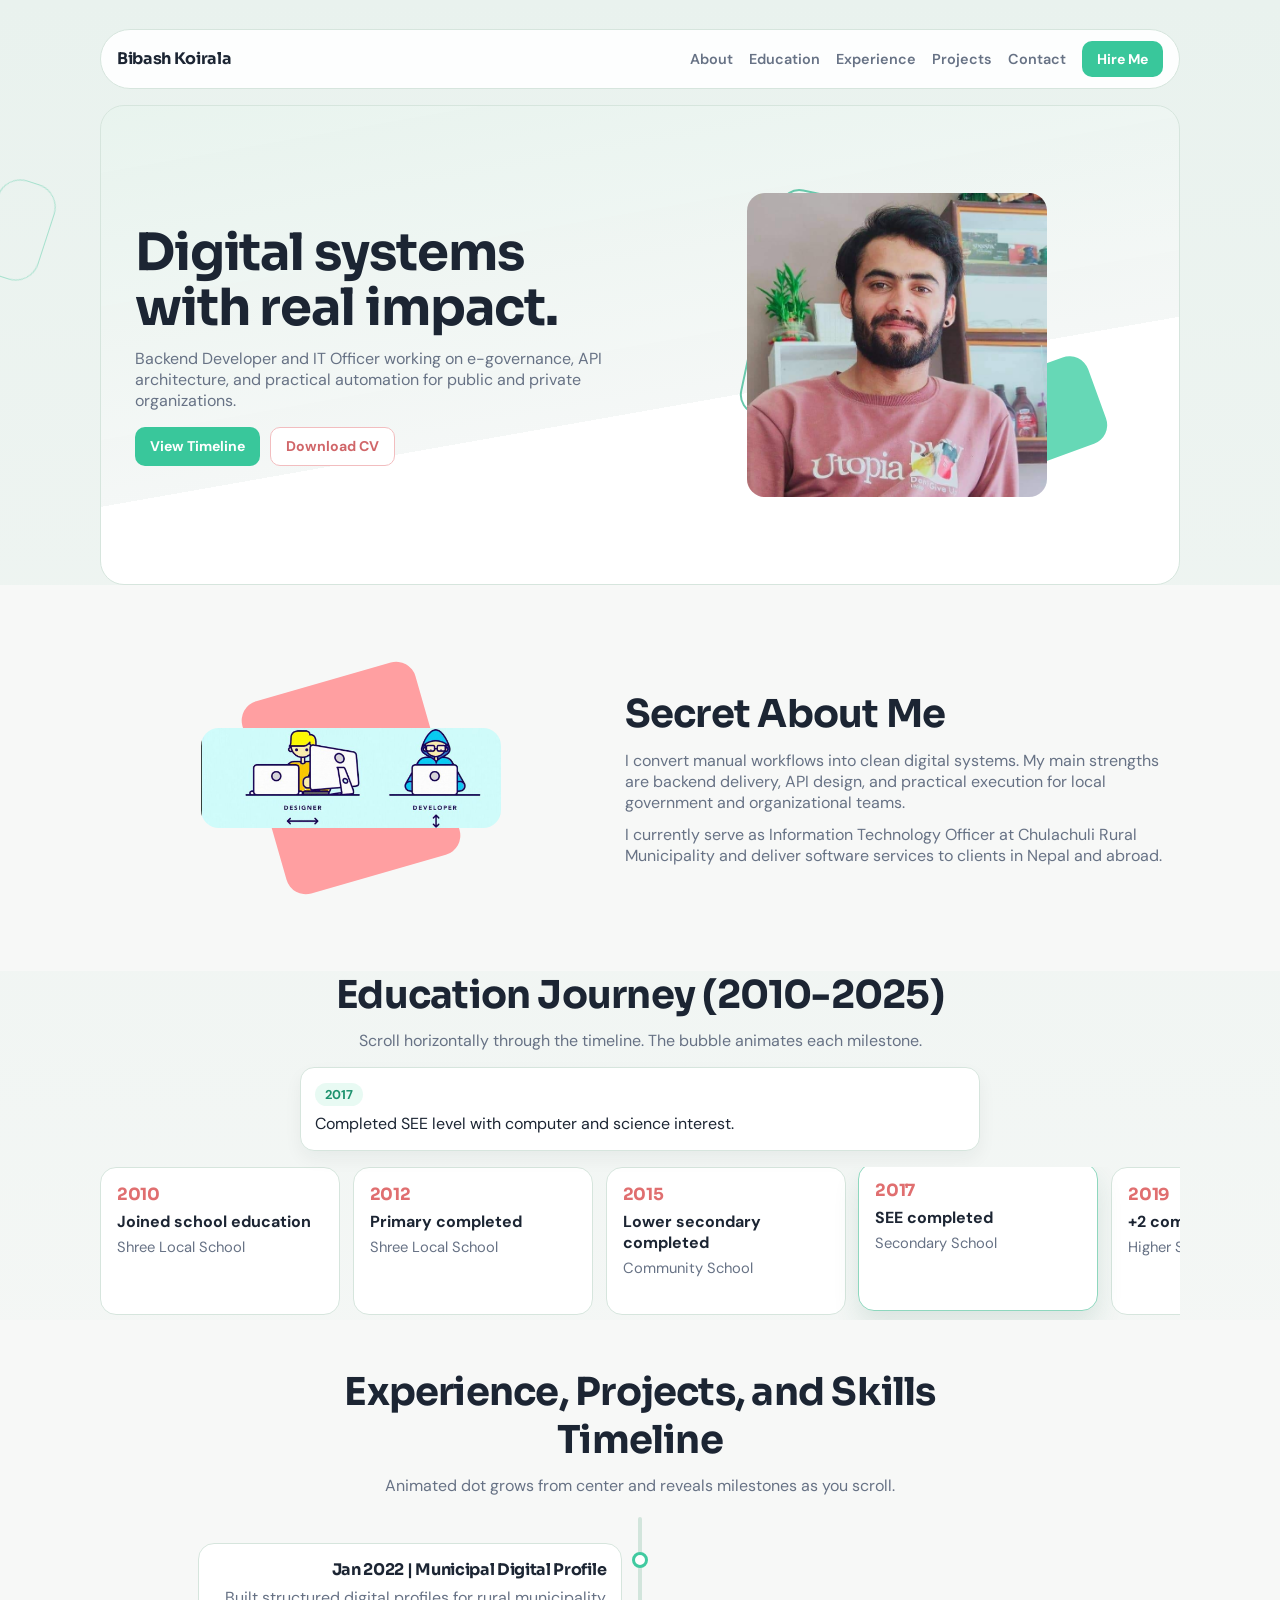
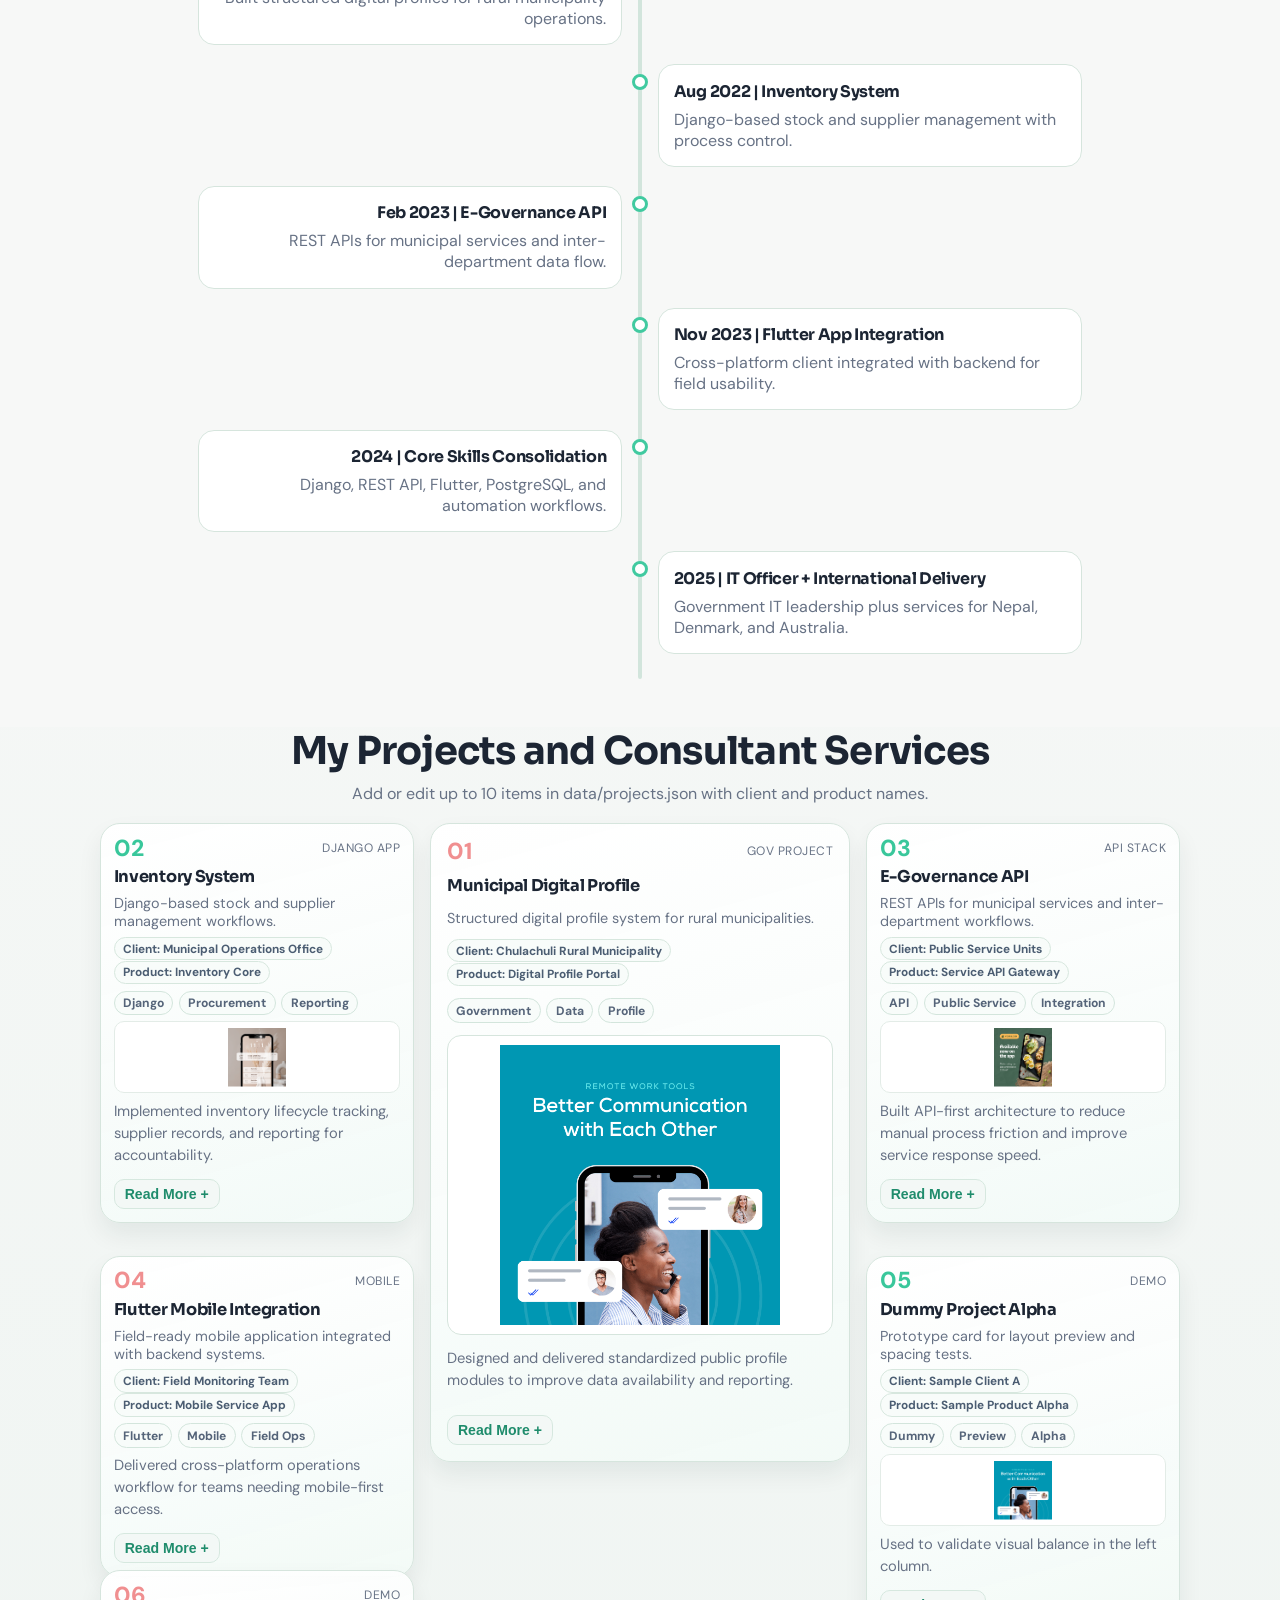
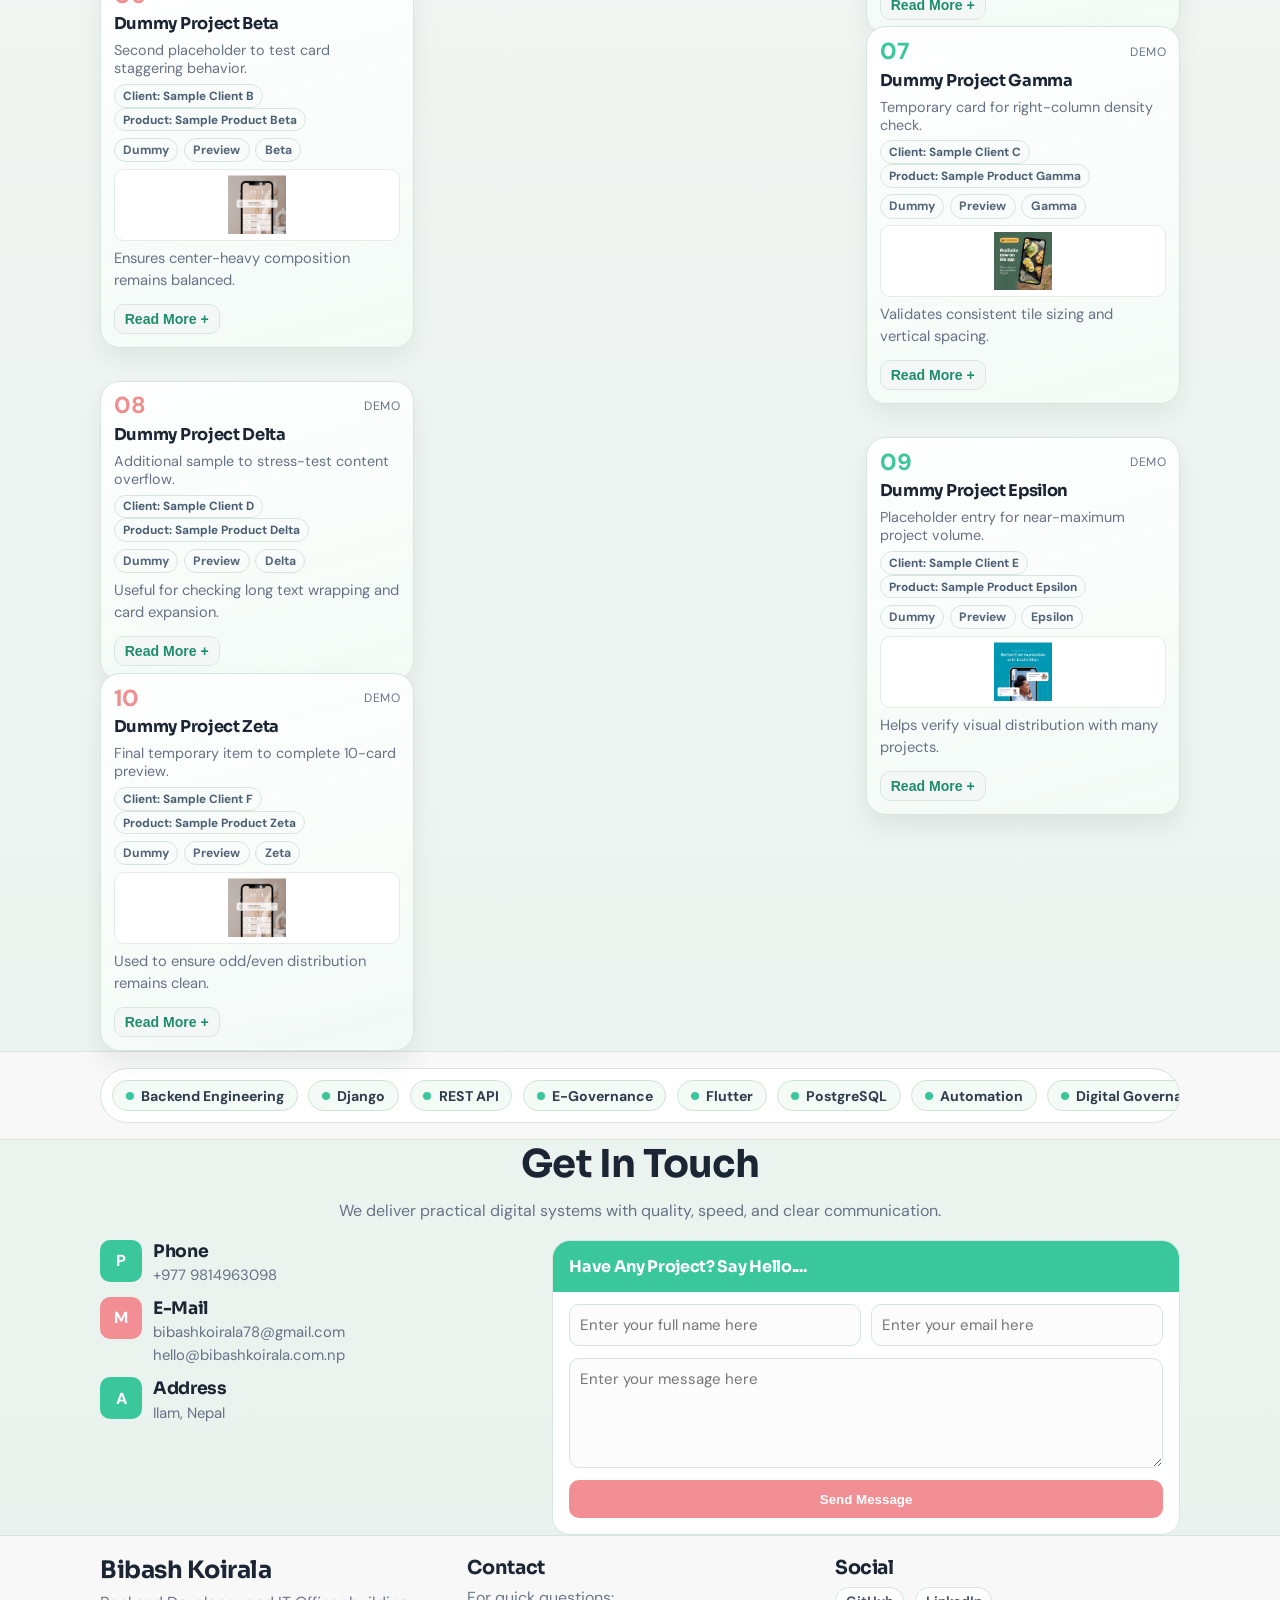
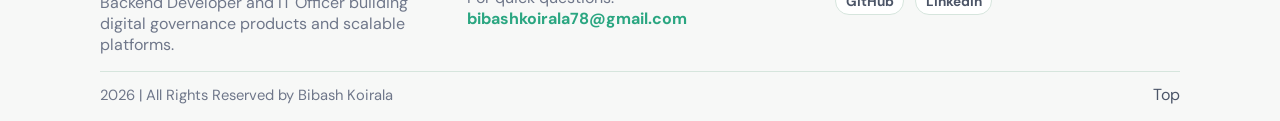
==== commit 2d5f4058: "making everything dynamic" ====
--- a/index.html
+++ b/index.html
@@ -16,36 +16,24 @@
 
   <header class="hero-wrap" id="top">
     <nav class="top-nav">
-      <a class="brand" href="#top">Bibash Koirala</a>
+      <a class="brand" id="brand-link" href="#top">Bibash Koirala</a>
       <button class="menu-toggle" aria-expanded="false" aria-controls="menu">Menu</button>
-      <ul id="menu" class="menu">
-        <li><a href="#about">About</a></li>
-        <li><a href="#education">Education</a></li>
-        <li><a href="#experience">Experience</a></li>
-        <li><a href="#projects">Projects</a></li>
-        <li><a href="#contact">Contact</a></li>
-      </ul>
-      <a class="hire-btn" href="#contact">Hire Me</a>
+      <ul id="menu" class="menu"></ul>
+      <a class="hire-btn" id="hire-btn" href="#contact">Hire Me</a>
     </nav>
 
     <section class="hero section-inner">
       <div class="hero-copy reveal">
-        <h1>Digital systems with real impact.</h1>
-        <p>
-          Backend Developer and IT Officer working on e-governance, API architecture,
-          and practical automation for public and private organizations.
-        </p>
-        <div class="hero-actions">
-          <a class="btn btn-primary" href="#experience">View Timeline</a>
-          <a class="btn btn-soft" href="assets/docs/resume-example.pdf" target="_blank" rel="noopener">Download CV</a>
-        </div>
+        <h1 id="hero-title"></h1>
+        <p id="hero-description"></p>
+        <div class="hero-actions" id="hero-actions"></div>
       </div>
 
       <div class="hero-photo reveal">
         <div class="shape shape-red"></div>
         <div class="shape shape-green"></div>
         <div class="shape shape-line"></div>
-        <img src="assets/images/profile-pic.jpg" alt="Bibash Koirala" />
+        <img id="hero-image" src="assets/images/profile-pic.jpg" alt="Profile photo" />
       </div>
     </section>
   </header>
@@ -54,18 +42,12 @@
     <div class="section-inner about-grid">
       <div class="about-photo reveal">
         <div class="shape shape-red small"></div>
-        <img src="assets/images/about-pic.jpg" alt="About Bibash" />
+        <img id="about-image" src="assets/images/about-pic.jpg" alt="About" />
       </div>
       <div class="about-copy reveal">
-        <h2>Secret About Me</h2>
-        <p>
-          I convert manual workflows into clean digital systems. My main strengths are backend delivery,
-          API design, and practical execution for local government and organizational teams.
-        </p>
-        <p>
-          I currently serve as Information Technology Officer at Chulachuli Rural Municipality and deliver
-          software services to clients in Nepal and abroad.
-        </p>
+        <h2 id="about-title"></h2>
+        <p id="about-paragraph-1"></p>
+        <p id="about-paragraph-2"></p>
       </div>
     </div>
   </section>
@@ -73,119 +55,31 @@
   <section class="education-block" id="education">
     <div class="section-inner">
       <div class="section-head reveal">
-        <h2>Education Journey (2010-2025)</h2>
-        <p>Scroll horizontally through the timeline. The bubble animates each milestone.</p>
+        <h2 id="education-title"></h2>
+        <p id="education-subtitle"></p>
       </div>
 
       <div class="edu-chat reveal" id="edu-chat">
-        <span class="chat-year" id="chat-year">2010</span>
-        <p id="chat-text">Joined school level foundation studies.</p>
+        <span class="chat-year" id="chat-year"></span>
+        <p id="chat-text"></p>
       </div>
 
-      <div class="edu-scroller" id="edu-scroller" aria-label="Education timeline">
-        <article class="edu-card is-active" data-year="2010" data-message="Joined school level foundation studies.">
-          <h3>2010</h3>
-          <p>Joined school education</p>
-          <span>Shree Local School</span>
-        </article>
-        <article class="edu-card" data-year="2012" data-message="Completed primary level and moved to lower secondary.">
-          <h3>2012</h3>
-          <p>Primary completed</p>
-          <span>Shree Local School</span>
-        </article>
-        <article class="edu-card" data-year="2015" data-message="Completed lower secondary level and continued higher school studies.">
-          <h3>2015</h3>
-          <p>Lower secondary completed</p>
-          <span>Community School</span>
-        </article>
-        <article class="edu-card" data-year="2017" data-message="Completed SEE level with computer and science interest.">
-          <h3>2017</h3>
-          <p>SEE completed</p>
-          <span>Secondary School</span>
-        </article>
-        <article class="edu-card" data-year="2019" data-message="Completed +2 level and advanced toward computing track.">
-          <h3>2019</h3>
-          <p>+2 completed</p>
-          <span>Higher Secondary Institute</span>
-        </article>
-        <article class="edu-card" data-year="2021" data-message="Focused on practical computing skills, databases, and systems.">
-          <h3>2021</h3>
-          <p>Technical specialization phase</p>
-          <span>Professional Training + Projects</span>
-        </article>
-        <article class="edu-card" data-year="2023" data-message="Continued advanced learning while working in government IT systems.">
-          <h3>2023</h3>
-          <p>Applied learning with professional work</p>
-          <span>Continuous Development</span>
-        </article>
-        <article class="edu-card" data-year="2025" data-message="Ongoing upskilling in AI automation, architecture, and governance tech.">
-          <h3>2025</h3>
-          <p>Advanced ongoing education</p>
-          <span>Self + Industry Learning</span>
-        </article>
-      </div>
+      <div class="edu-scroller" id="edu-scroller" aria-label="Education timeline"></div>
     </div>
   </section>
 
   <section class="experience-block" id="experience">
     <div class="section-inner">
       <div class="section-head reveal">
-        <h2>Experience, Projects, and Skills Timeline</h2>
-        <p>Animated dot grows from center and reveals milestones as you scroll.</p>
+        <h2 id="experience-title"></h2>
+        <p id="experience-subtitle"></p>
       </div>
 
       <div class="xp-timeline" id="xp-timeline">
         <div class="xp-line" id="xp-line">
           <div class="xp-progress" id="xp-progress"></div>
         </div>
-
-        <article class="xp-item left reveal">
-          <span class="xp-dot"></span>
-          <div class="xp-card">
-            <h3>Jan 2022 | Municipal Digital Profile</h3>
-            <p>Built structured digital profiles for rural municipality operations.</p>
-          </div>
-        </article>
-
-        <article class="xp-item right reveal">
-          <span class="xp-dot"></span>
-          <div class="xp-card">
-            <h3>Aug 2022 | Inventory System</h3>
-            <p>Django-based stock and supplier management with process control.</p>
-          </div>
-        </article>
-
-        <article class="xp-item left reveal">
-          <span class="xp-dot"></span>
-          <div class="xp-card">
-            <h3>Feb 2023 | E-Governance API</h3>
-            <p>REST APIs for municipal services and inter-department data flow.</p>
-          </div>
-        </article>
-
-        <article class="xp-item right reveal">
-          <span class="xp-dot"></span>
-          <div class="xp-card">
-            <h3>Nov 2023 | Flutter App Integration</h3>
-            <p>Cross-platform client integrated with backend for field usability.</p>
-          </div>
-        </article>
-
-        <article class="xp-item left reveal">
-          <span class="xp-dot"></span>
-          <div class="xp-card">
-            <h3>2024 | Core Skills Consolidation</h3>
-            <p>Django, REST API, Flutter, PostgreSQL, and automation workflows.</p>
-          </div>
-        </article>
-
-        <article class="xp-item right reveal">
-          <span class="xp-dot"></span>
-          <div class="xp-card">
-            <h3>2025 | IT Officer + International Delivery</h3>
-            <p>Government IT leadership plus services for Nepal, Denmark, and Australia.</p>
-          </div>
-        </article>
+        <div id="xp-items"></div>
       </div>
     </div>
   </section>
@@ -194,92 +88,51 @@
     <div class="section-inner">
       <div class="projects-head reveal">
         <div>
-          <h2>Case Study Projects</h2>
-          <p>Add or edit up to 10 projects in <code>data/projects.json</code> anytime, even after GitHub deploy.</p>
-        </div>
-        <div class="project-controls">
-          <button id="project-prev" aria-label="Previous projects">&#8249;</button>
-          <button id="project-next" aria-label="Next projects">&#8250;</button>
+          <h2 id="projects-title"></h2>
+          <p id="projects-subtitle"></p>
         </div>
       </div>
 
-      <div class="project-track" id="project-track" aria-live="polite"></div>
+      <div class="project-showcase" id="project-showcase" aria-live="polite">
+        <div class="project-side project-side-left" id="project-side-left"></div>
+        <article class="project-feature reveal" id="project-feature"></article>
+        <div class="project-side project-side-right" id="project-side-right"></div>
+      </div>
+    </div>
+  </section>
+
+  <section class="ticker-block" aria-label="Technology and work keywords">
+    <div class="ticker">
+      <div class="ticker-track" id="ticker-track"></div>
     </div>
   </section>
 
   <section class="contact-block" id="contact">
     <div class="section-inner">
       <div class="section-head reveal">
-        <h2>Get In Touch</h2>
-        <p>We deliver practical digital systems with quality, speed, and clear communication.</p>
+        <h2 id="contact-title"></h2>
+        <p id="contact-subtitle"></p>
       </div>
       <div class="contact-grid">
-        <div class="contact-info reveal">
-          <article class="contact-item">
-            <span class="ci-icon ci-icon-green">P</span>
-            <div>
-              <h3>Phone</h3>
-              <p>+977 9814963098</p>
-            </div>
-          </article>
-          <article class="contact-item">
-            <span class="ci-icon ci-icon-pink">M</span>
-            <div>
-              <h3>E-Mail</h3>
-              <p>bibashkoirala78@gmail.com</p>
-              <p>hello@bibashkoirala.com.np</p>
-            </div>
-          </article>
-          <article class="contact-item">
-            <span class="ci-icon ci-icon-green">A</span>
-            <div>
-              <h3>Address</h3>
-              <p>Ilam, Nepal</p>
-            </div>
-          </article>
-        </div>
-        <form class="contact-form reveal">
-          <h3>Have Any Project? Say Hello....</h3>
-          <div class="input-row">
-            <input type="text" placeholder="Enter your full name here" />
-            <input type="email" placeholder="Enter your email here" />
-          </div>
-          <div class="input-row single">
-            <textarea rows="4" placeholder="Enter your message here"></textarea>
-          </div>
-          <button type="button">Send Message</button>
+        <div class="contact-info reveal" id="contact-info"></div>
+        <form class="contact-form reveal" id="contact-form">
+          <h3 id="contact-form-title"></h3>
+          <div class="input-row" id="contact-row-1"></div>
+          <div class="input-row single" id="contact-row-2"></div>
+          <button type="button" id="contact-button">Send Message</button>
         </form>
       </div>
     </div>
   </section>
 
   <footer class="site-footer">
-    <div class="section-inner footer-top">
-      <article>
-        <h3>Bibash Koirala</h3>
-        <p>Backend Developer and IT Officer building digital governance products and scalable platforms.</p>
-      </article>
-      <article>
-        <h3>Contact</h3>
-        <p>For quick questions:</p>
-        <a href="mailto:bibashkoirala78@gmail.com">bibashkoirala78@gmail.com</a>
-      </article>
-      <article>
-        <h3>Social</h3>
-        <div class="footer-social">
-          <a href="https://github.com/" target="_blank" rel="noopener">GitHub</a>
-          <a href="https://www.linkedin.com/" target="_blank" rel="noopener">LinkedIn</a>
-        </div>
-      </article>
-    </div>
+    <div class="section-inner footer-top" id="footer-top"></div>
     <div class="section-inner footer-bottom">
-      <p>2026 | All Rights Reserved by Bibash Koirala</p>
-      <div class="footer-links">
-        <a href="#top">Top</a>
-      </div>
+      <p id="footer-copyright"></p>
+      <div class="footer-links" id="footer-links"></div>
     </div>
   </footer>
 
   <script src="js/main.js"></script>
 </body>
-</html>+</html>
--- a/css/style.css
+++ b/css/style.css
@@ -1,4 +1,4 @@
-﻿:root {
+:root {
   --bg-1: #e9f2ee;
   --bg-2: #f7f8f7;
   --panel: #ffffff;
@@ -108,7 +108,7 @@
 .shape-red.small { width: 180px; height: 200px; transform: rotate(-16deg); }
 
 .about-block, .experience-block { background: #f7f8f7; padding: 3rem 0; }
-.education-block, .contact-block, .projects-block { background: #eaf2ee; padding: 3rem 0; }
+\.education-block, \.contact-block, \.projects-block { background: #eaf2ee; padding: 3rem 0; }
 
 .about-grid { display: grid; grid-template-columns: 0.95fr 1.05fr; align-items: center; gap: 1.4rem; }
 .about-photo { position: relative; min-height: 290px; display: grid; place-items: center; }
@@ -212,77 +212,215 @@
 
 .projects-head {
   display: flex;
-  justify-content: space-between;
-  align-items: flex-end;
+  justify-content: center;
+  align-items: center;
   gap: 1rem;
+  text-align: center;
 }
 .projects-head h2 { font-size: clamp(1.7rem, 3.2vw, 2.4rem); }
 .projects-head p { color: var(--muted); margin-top: 0.45rem; }
-.projects-head code { background: #fff; padding: 0.1rem 0.4rem; border-radius: 6px; }
-
-.project-controls { display: flex; gap: 0.45rem; }
-.project-controls button {
-  width: 36px;
-  height: 36px;
-  border-radius: 999px;
-  border: 1px solid var(--line);
-  background: #fff;
-  color: #2b3748;
-  font-size: 1.15rem;
-  cursor: pointer;
-}
-
-.project-track {
-  margin-top: 1rem;
-  display: grid;
-  grid-auto-flow: column;
-  grid-auto-columns: minmax(280px, 360px);
-  gap: 0.85rem;
-  overflow-x: auto;
-  scroll-snap-type: x mandatory;
-  padding-bottom: 0.35rem;
-}
-.project-track::-webkit-scrollbar { height: 8px; }
-.project-track::-webkit-scrollbar-thumb { background: #b6cbc0; border-radius: 999px; }
-
-.project-card {
-  scroll-snap-align: start;
-  background: #fff;
-  border: 1px solid var(--line);
-  border-radius: var(--radius-lg);
+.projects-head code { background: #fff; padding: 0.1rem 0.4rem; border-radius: 6px; border: 1px solid var(--line); }
+
+.project-showcase {
+  margin-top: 1.2rem;
+  display: grid;
+  grid-template-columns: 1fr minmax(320px, 420px) 1fr;
+  align-items: start;
+  gap: 1rem;
+}
+
+.project-side {
+  display: grid;
+  gap: 0.8rem;
+}
+
+.project-tile,
+.project-feature {
+  position: relative;
+  border: 1px solid var(--line);
+  border-radius: 20px;
+  background: linear-gradient(165deg, rgba(255, 255, 255, 0.95) 0%, rgba(243, 250, 247, 0.92) 100%);
+  overflow: hidden;
+  box-shadow: 0 12px 24px rgba(21, 41, 48, 0.07);
+}
+
+.project-side .project-tile:nth-child(even) {
+  transform: translateY(20px);
+}
+
+.project-feature {
+  min-height: 520px;
   padding: 1rem;
-  min-height: 280px;
-  display: grid;
-  grid-template-rows: auto auto 1fr auto;
-  gap: 0.55rem;
-}
-.project-meta {
+  display: grid;
+  gap: 0.75rem;
+  align-content: start;
+}
+
+.project-feature .project-image {
+  width: 100%;
+  max-height: 300px;
+  object-fit: contain;
+  border-radius: 14px;
+  background: #fff;
+  border: 1px solid var(--line);
+  padding: 0.55rem;
+}
+
+.project-tile {
+  min-height: 150px;
+  padding: 0.8rem;
+  display: grid;
+  gap: 0.4rem;
+}
+
+.project-tile .project-image {
+  width: 100%;
+  max-height: 72px;
+  object-fit: contain;
+  border-radius: 10px;
+  border: 1px solid #e3ece7;
+  background: #fff;
+  padding: 0.35rem;
+}
+
+.project-top {
   display: flex;
   justify-content: space-between;
   align-items: center;
-}
+  gap: 0.5rem;
+}
+
 .project-num {
   font-weight: 800;
-  font-size: 1.8rem;
+  font-size: 1.45rem;
   line-height: 1;
 }
 .project-num.pink { color: #f08f90; }
 .project-num.green { color: #39c79b; }
-.project-logo { font-size: 0.82rem; color: #6d778a; font-weight: 700; }
-.project-title { font-size: 1.05rem; line-height: 1.3; }
-.project-summary, .project-detail { color: var(--muted); font-size: 0.94rem; }
-.project-image {
-  width: 100%;
-  border-radius: 12px;
-  border: 1px solid var(--line);
-  max-height: 160px;
-  object-fit: cover;
-}
-.project-link {
+.project-logo { font-size: 0.76rem; color: #697487; text-transform: uppercase; letter-spacing: 0.04em; }
+.project-title { font-size: 1.02rem; line-height: 1.32; }
+.project-summary { color: var(--muted); font-size: 0.9rem; }
+.project-detail, .project-extra { color: var(--muted); font-size: 0.92rem; line-height: 1.5; }
+.project-client,
+.project-product {
+  display: inline-flex;
+  align-items: center;
+  border: 1px solid #d7e7de;
+  border-radius: 999px;
+  padding: 0.18rem 0.5rem;
+  font-size: 0.74rem;
+  font-weight: 700;
+  color: #4b5d72;
+  background: #f8fcfa;
+  margin-right: 0.35rem;
+}
+
+.project-tags { display: flex; gap: 0.35rem; flex-wrap: wrap; }
+.project-tags span {
+  border: 1px solid #d3e5dc;
+  border-radius: 999px;
+  padding: 0.2rem 0.52rem;
+  font-size: 0.76rem;
+  color: #556479;
+  background: #f8fcfa;
+  font-weight: 700;
+}
+
+.project-actions {
+  display: flex;
+  justify-content: space-between;
+  align-items: center;
+  gap: 0.5rem;
+}
+
+.project-link,
+.project-readmore {
+  color: #233045;
+  font-weight: 700;
+  font-size: 0.88rem;
   text-decoration: none;
-  color: #2a3342;
-  font-weight: 700;
-  font-size: 0.92rem;
+  border-radius: 10px;
+  padding: 0.38rem 0.62rem;
+  background: #f3f8f6;
+  border: 1px solid #d6e8df;
+  cursor: pointer;
+}
+
+.project-readmore {
+  color: #1f8c6c;
+}
+
+.project-link:hover,
+.project-link:focus-visible,
+.project-readmore:hover,
+.project-readmore:focus-visible {
+  background: #eaf7f1;
+  border-color: #abdcc8;
+}
+
+.project-extra {
+  max-height: 0;
+  opacity: 0;
+  overflow: hidden;
+  transition: max-height 0.3s ease, opacity 0.3s ease;
+}
+
+.project-tile.expanded .project-extra,
+.project-feature.expanded .project-extra {
+  max-height: 140px;
+  opacity: 1;
+}
+
+
+.ticker-block {
+  background: #f7f8f7;
+  border-top: 1px solid var(--line);
+  border-bottom: 1px solid var(--line);
+  padding: 1rem 0;
+}
+
+.ticker {
+  width: min(var(--max), calc(100% - 2rem));
+  margin: 0 auto;
+  overflow: hidden;
+  border-radius: 999px;
+  background: #fff;
+  border: 1px solid var(--line);
+}
+
+.ticker-track {
+  display: flex;
+  width: max-content;
+  gap: 0.65rem;
+  padding: 0.7rem;
+  animation: tickerMove 28s linear infinite;
+}
+
+.ticker-track span {
+  display: inline-flex;
+  align-items: center;
+  border: 1px solid #cfe2d8;
+  border-radius: 999px;
+  padding: 0.35rem 0.8rem;
+  background: #f4fbf7;
+  color: #2f3c4d;
+  font-size: 0.88rem;
+  font-weight: 700;
+  white-space: nowrap;
+}
+
+.ticker-track span::before {
+  content: "";
+  width: 8px;
+  height: 8px;
+  border-radius: 999px;
+  background: var(--green);
+  margin-right: 0.45rem;
+}
+
+@keyframes tickerMove {
+  0% { transform: translateX(0); }
+  100% { transform: translateX(-50%); }
 }
 
 .contact-grid {
@@ -423,6 +561,9 @@
   .xp-item, .xp-item.left, .xp-item.right { width: 100%; margin: 0; padding-left: 2.2rem; text-align: left; }
   .xp-item .xp-dot, .xp-item.left .xp-dot, .xp-item.right .xp-dot { left: 10px; right: auto; }
   .projects-head { flex-direction: column; align-items: flex-start; }
+  .project-showcase { grid-template-columns: 1fr; }
+  .project-side .project-tile:nth-child(even) { transform: none; }
+  .project-feature { min-height: auto; }
   .footer-top { grid-template-columns: 1fr; }
 }
 
@@ -447,4 +588,5 @@
   .hero { padding: 1.3rem; }
   .input-row { grid-template-columns: 1fr; }
   .footer-bottom { flex-direction: column; text-align: center; }
-}+}
+
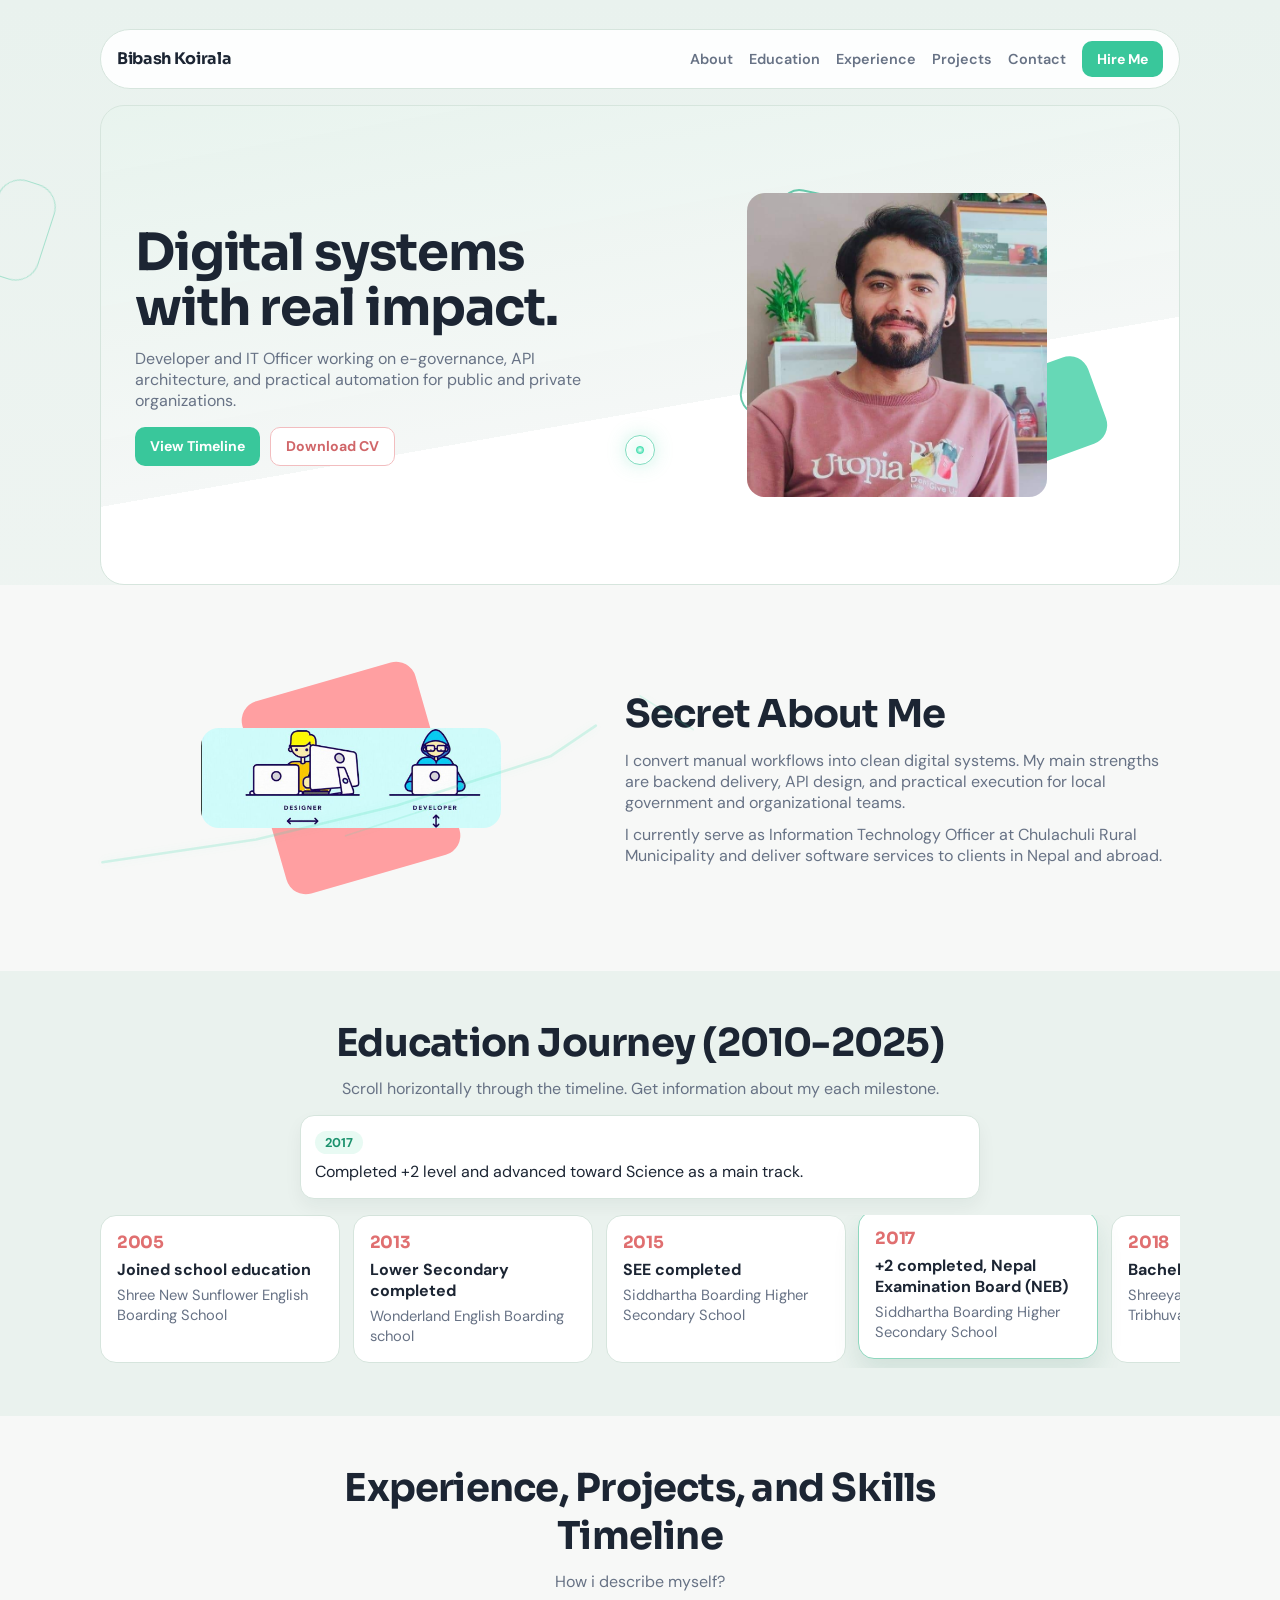
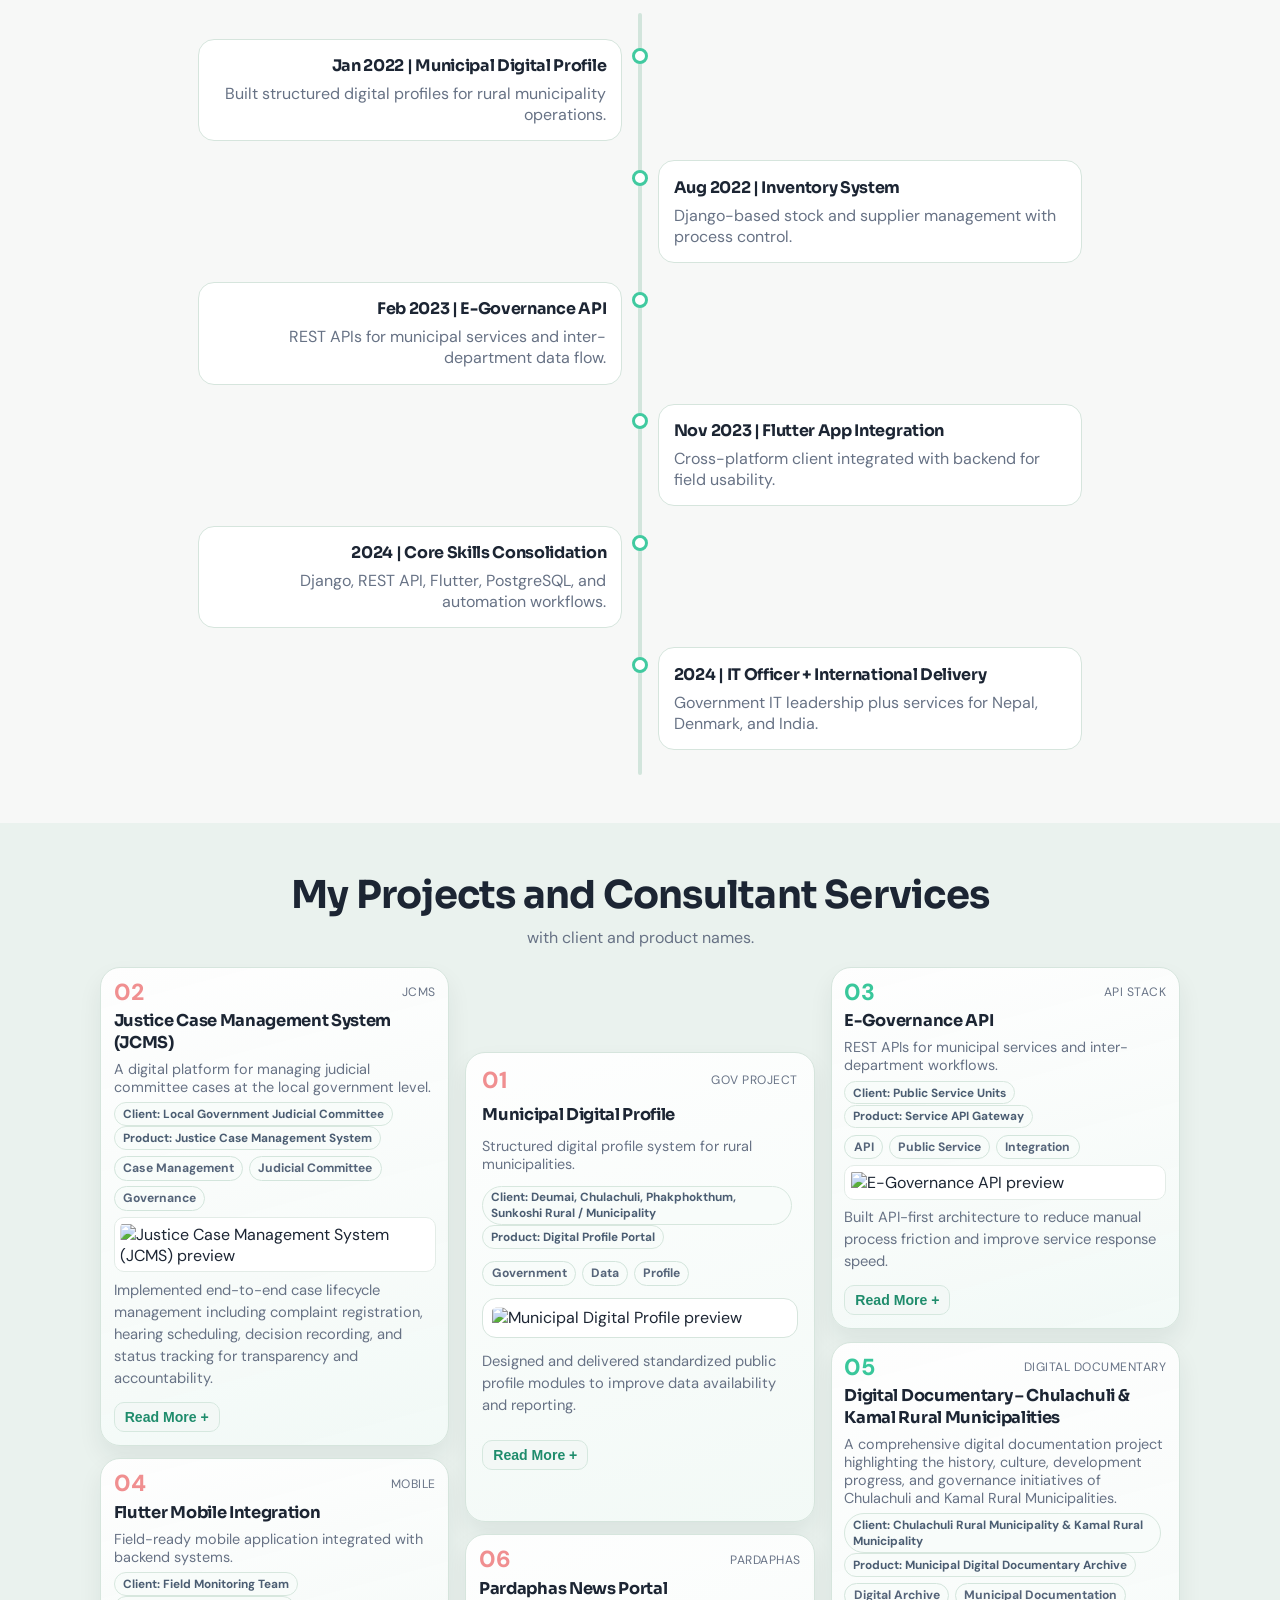
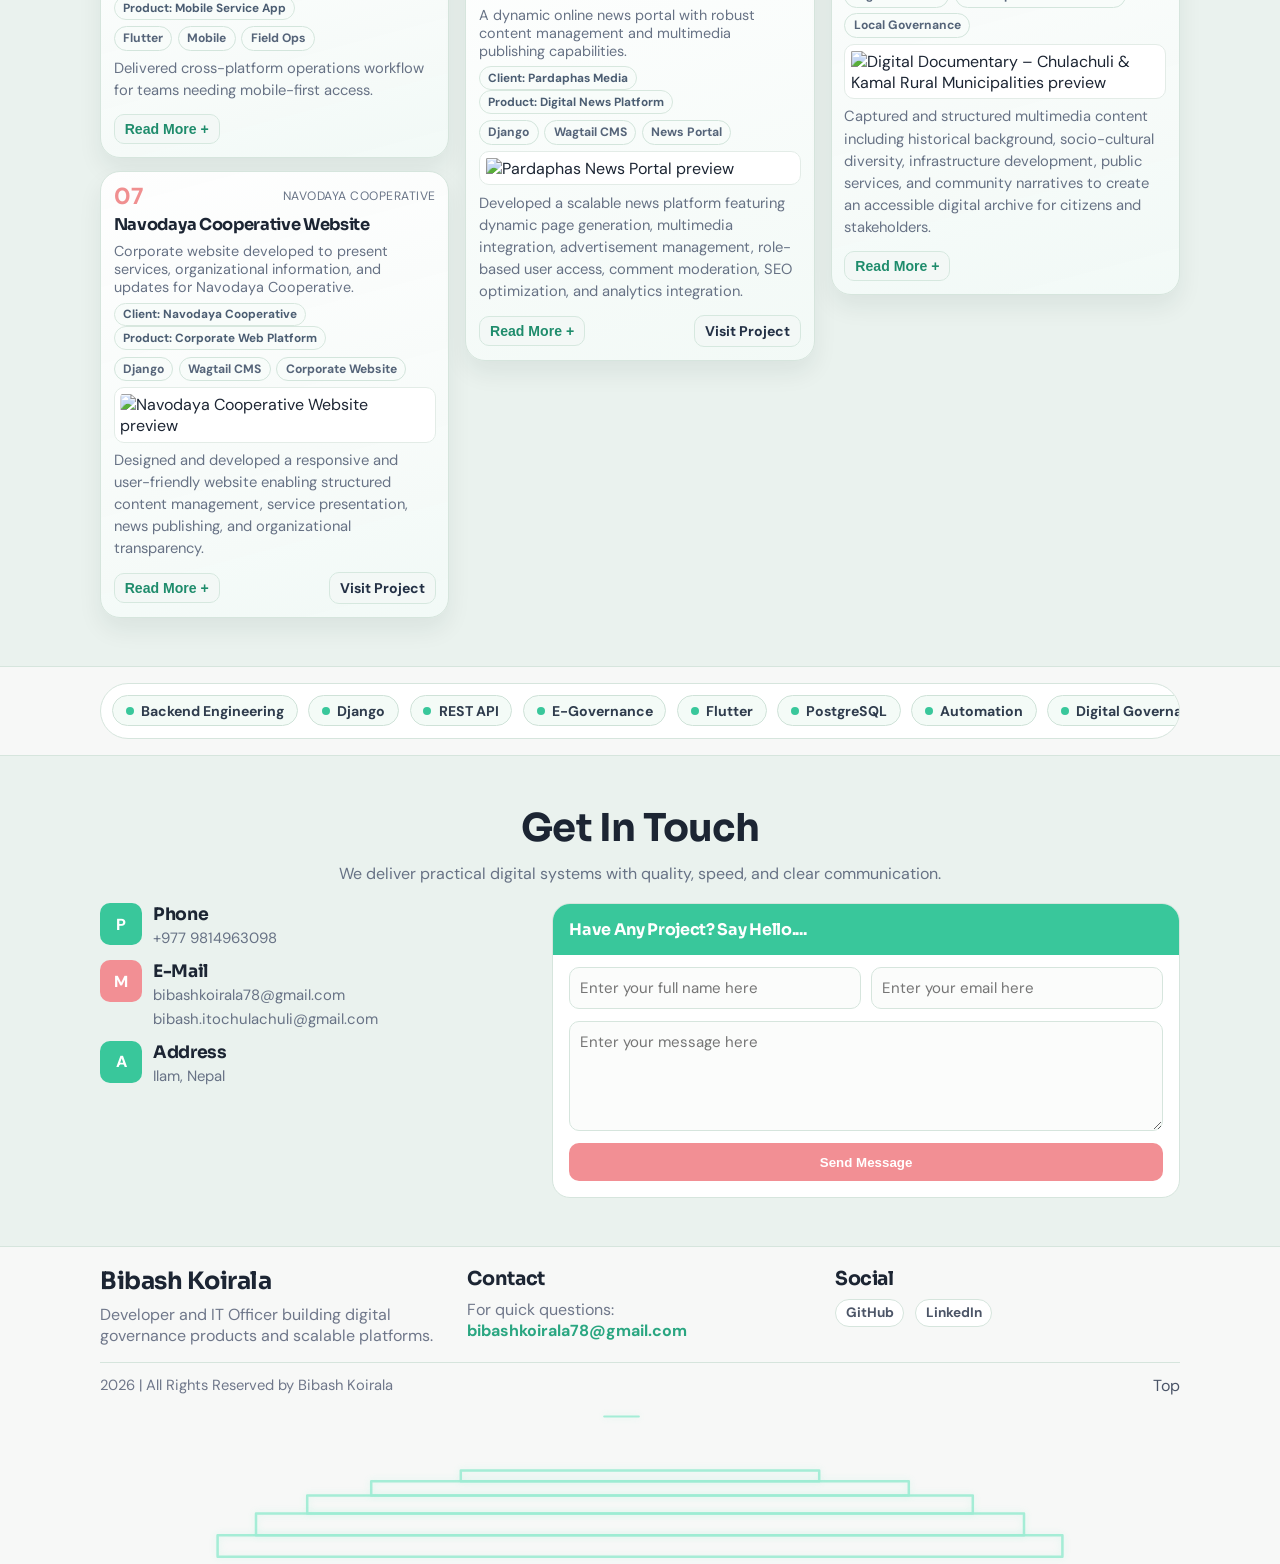
==== commit 3011e847: "minor changes" ====
--- a/index.html
+++ b/index.html
@@ -94,9 +94,11 @@
       </div>
 
       <div class="project-showcase" id="project-showcase" aria-live="polite">
-        <div class="project-side project-side-left" id="project-side-left"></div>
-        <article class="project-feature reveal" id="project-feature"></article>
-        <div class="project-side project-side-right" id="project-side-right"></div>
+        <div class="project-column project-column-left" id="project-side-left"></div>
+        <div class="project-column project-column-center" id="project-center">
+          <article class="project-feature reveal" id="project-feature"></article>
+        </div>
+        <div class="project-column project-column-right" id="project-side-right"></div>
       </div>
     </div>
   </section>
--- a/css/style.css
+++ b/css/style.css
@@ -107,8 +107,8 @@
 .shape-line { width: 185px; height: 230px; border: 2px solid #68c8ab; background: transparent; transform: rotate(12deg); top: 32px; left: 110px; z-index: 1; }
 .shape-red.small { width: 180px; height: 200px; transform: rotate(-16deg); }
 
-.about-block, .experience-block { background: #f7f8f7; padding: 3rem 0; }
-\.education-block, \.contact-block, \.projects-block { background: #eaf2ee; padding: 3rem 0; }
+.about-block, .experience-block { background: #f7f8f7; padding: 3rem 0; overflow: hidden; }
+.education-block, .contact-block, .projects-block { background: #eaf2ee; padding: 3rem 0; overflow: hidden; }
 
 .about-grid { display: grid; grid-template-columns: 0.95fr 1.05fr; align-items: center; gap: 1.4rem; }
 .about-photo { position: relative; min-height: 290px; display: grid; place-items: center; }
@@ -224,14 +224,23 @@
 .project-showcase {
   margin-top: 1.2rem;
   display: grid;
-  grid-template-columns: 1fr minmax(320px, 420px) 1fr;
+  grid-template-columns: repeat(3, minmax(0, 1fr));
   align-items: start;
   gap: 1rem;
 }
 
-.project-side {
+.project-column {
   display: grid;
   gap: 0.8rem;
+  align-content: start;
+}
+
+.project-column-center {
+  padding-top: clamp(3.2rem, 8vw, 5.3rem);
+}
+
+.project-column .project-tile.is-upper {
+  margin-top: 0;
 }
 
 .project-tile,
@@ -244,12 +253,8 @@
   box-shadow: 0 12px 24px rgba(21, 41, 48, 0.07);
 }
 
-.project-side .project-tile:nth-child(even) {
-  transform: translateY(20px);
-}
-
 .project-feature {
-  min-height: 520px;
+  min-height: 470px;
   padding: 1rem;
   display: grid;
   gap: 0.75rem;
@@ -267,7 +272,7 @@
 }
 
 .project-tile {
-  min-height: 150px;
+  min-height: 140px;
   padding: 0.8rem;
   display: grid;
   gap: 0.4rem;
@@ -377,6 +382,7 @@
   border-top: 1px solid var(--line);
   border-bottom: 1px solid var(--line);
   padding: 1rem 0;
+  overflow: hidden;
 }
 
 .ticker {
@@ -514,6 +520,9 @@
   background: #f7f8f7;
   border-top: 1px solid var(--line);
   padding-top: 1.2rem;
+  padding-bottom: 9.5rem;
+  position: relative;
+  overflow: hidden;
 }
 
 .footer-top {
@@ -553,6 +562,92 @@
 
 .reveal { opacity: 0; transform: translateY(16px); transition: opacity 0.45s ease, transform 0.45s ease; }
 .reveal.is-visible { opacity: 1; transform: translateY(0); }
+
+.magic-cursor-layer {
+  position: fixed;
+  inset: 0;
+  pointer-events: none;
+  z-index: 9999;
+}
+
+.mountain-line-layer {
+  position: absolute;
+  left: 0;
+  right: 0;
+  bottom: 0;
+  width: 100%;
+  height: 360px;
+  pointer-events: none;
+  z-index: 1;
+  opacity: 0.52;
+}
+
+.foreground-mountain-layer {
+  position: fixed;
+  inset: auto 0 0 0;
+  width: 100%;
+  height: 62vh;
+  pointer-events: none;
+  z-index: 12;
+  opacity: 0.5;
+}
+
+.magic-cursor-core,
+.magic-cursor-ring,
+.magic-cursor-spark {
+  position: fixed;
+  top: 0;
+  left: 0;
+  pointer-events: none;
+  border-radius: 999px;
+  will-change: transform, opacity;
+}
+
+.magic-cursor-core {
+  width: 8px;
+  height: 8px;
+  margin: -4px 0 0 -4px;
+  background: radial-gradient(circle, #ffffff 0%, #4ae0b2 62%, rgba(74, 224, 178, 0.18) 100%);
+  box-shadow: 0 0 16px rgba(74, 224, 178, 0.78);
+}
+
+.magic-cursor-ring {
+  width: 30px;
+  height: 30px;
+  margin: -15px 0 0 -15px;
+  border: 1.5px solid rgba(57, 199, 155, 0.62);
+  box-shadow: 0 0 20px rgba(57, 199, 155, 0.22);
+  transition: transform 0.18s ease, border-color 0.2s ease, opacity 0.2s ease;
+}
+
+.magic-cursor-ring.is-active {
+  transform: scale(1.35);
+  border-color: rgba(242, 143, 148, 0.85);
+}
+
+.magic-cursor-spark {
+  width: 6px;
+  height: 6px;
+  margin: -3px 0 0 -3px;
+  background: radial-gradient(circle, rgba(255, 255, 255, 0.95) 0%, rgba(255, 174, 170, 0.72) 55%, rgba(255, 174, 170, 0) 100%);
+}
+
+@keyframes spark-fade {
+  0% {
+    opacity: 0.95;
+    transform: scale(1);
+  }
+  100% {
+    opacity: 0;
+    transform: scale(0.22);
+  }
+}
+
+@media (prefers-reduced-motion: reduce) {
+  .magic-cursor-layer {
+    display: none;
+  }
+}
 
 @media (max-width: 980px) {
   .hero, .about-grid, .contact-grid { grid-template-columns: 1fr; }
@@ -562,7 +657,7 @@
   .xp-item .xp-dot, .xp-item.left .xp-dot, .xp-item.right .xp-dot { left: 10px; right: auto; }
   .projects-head { flex-direction: column; align-items: flex-start; }
   .project-showcase { grid-template-columns: 1fr; }
-  .project-side .project-tile:nth-child(even) { transform: none; }
+  .project-column-center { padding-top: 0; }
   .project-feature { min-height: auto; }
   .footer-top { grid-template-columns: 1fr; }
 }
